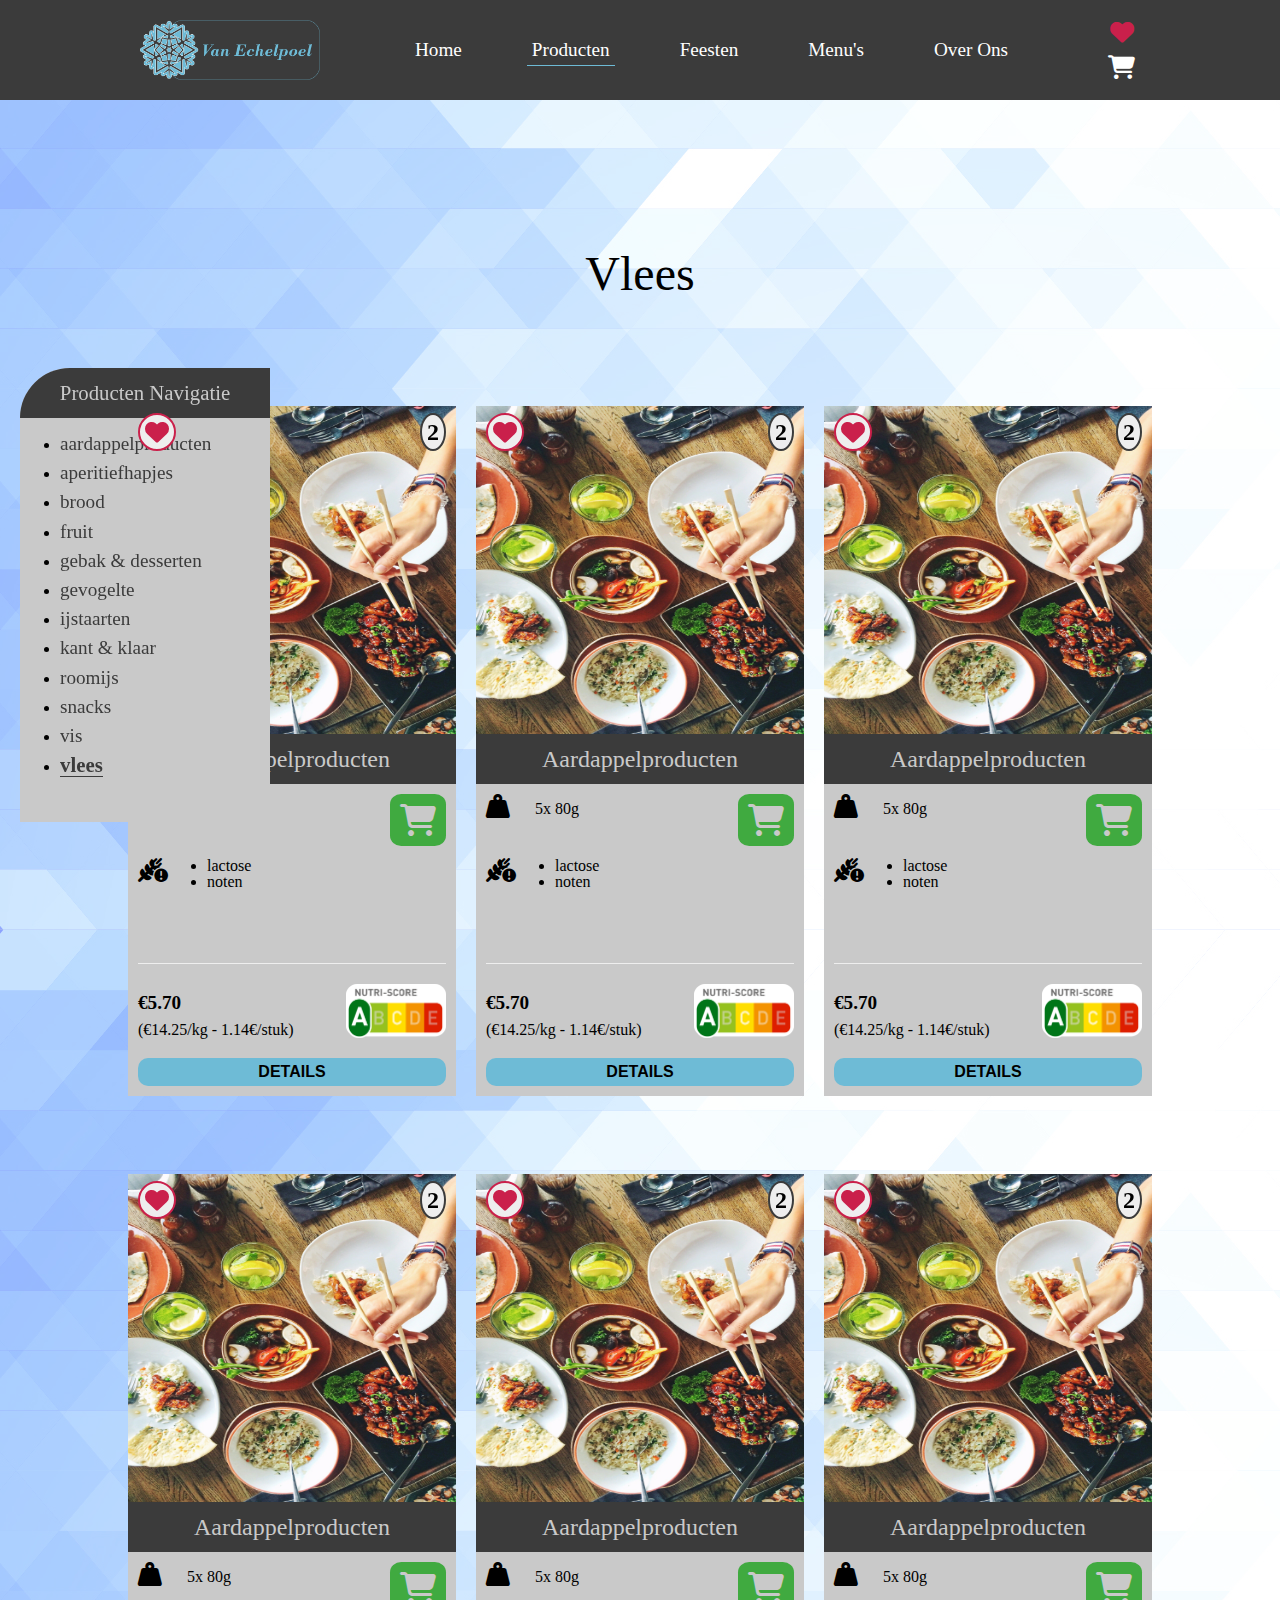
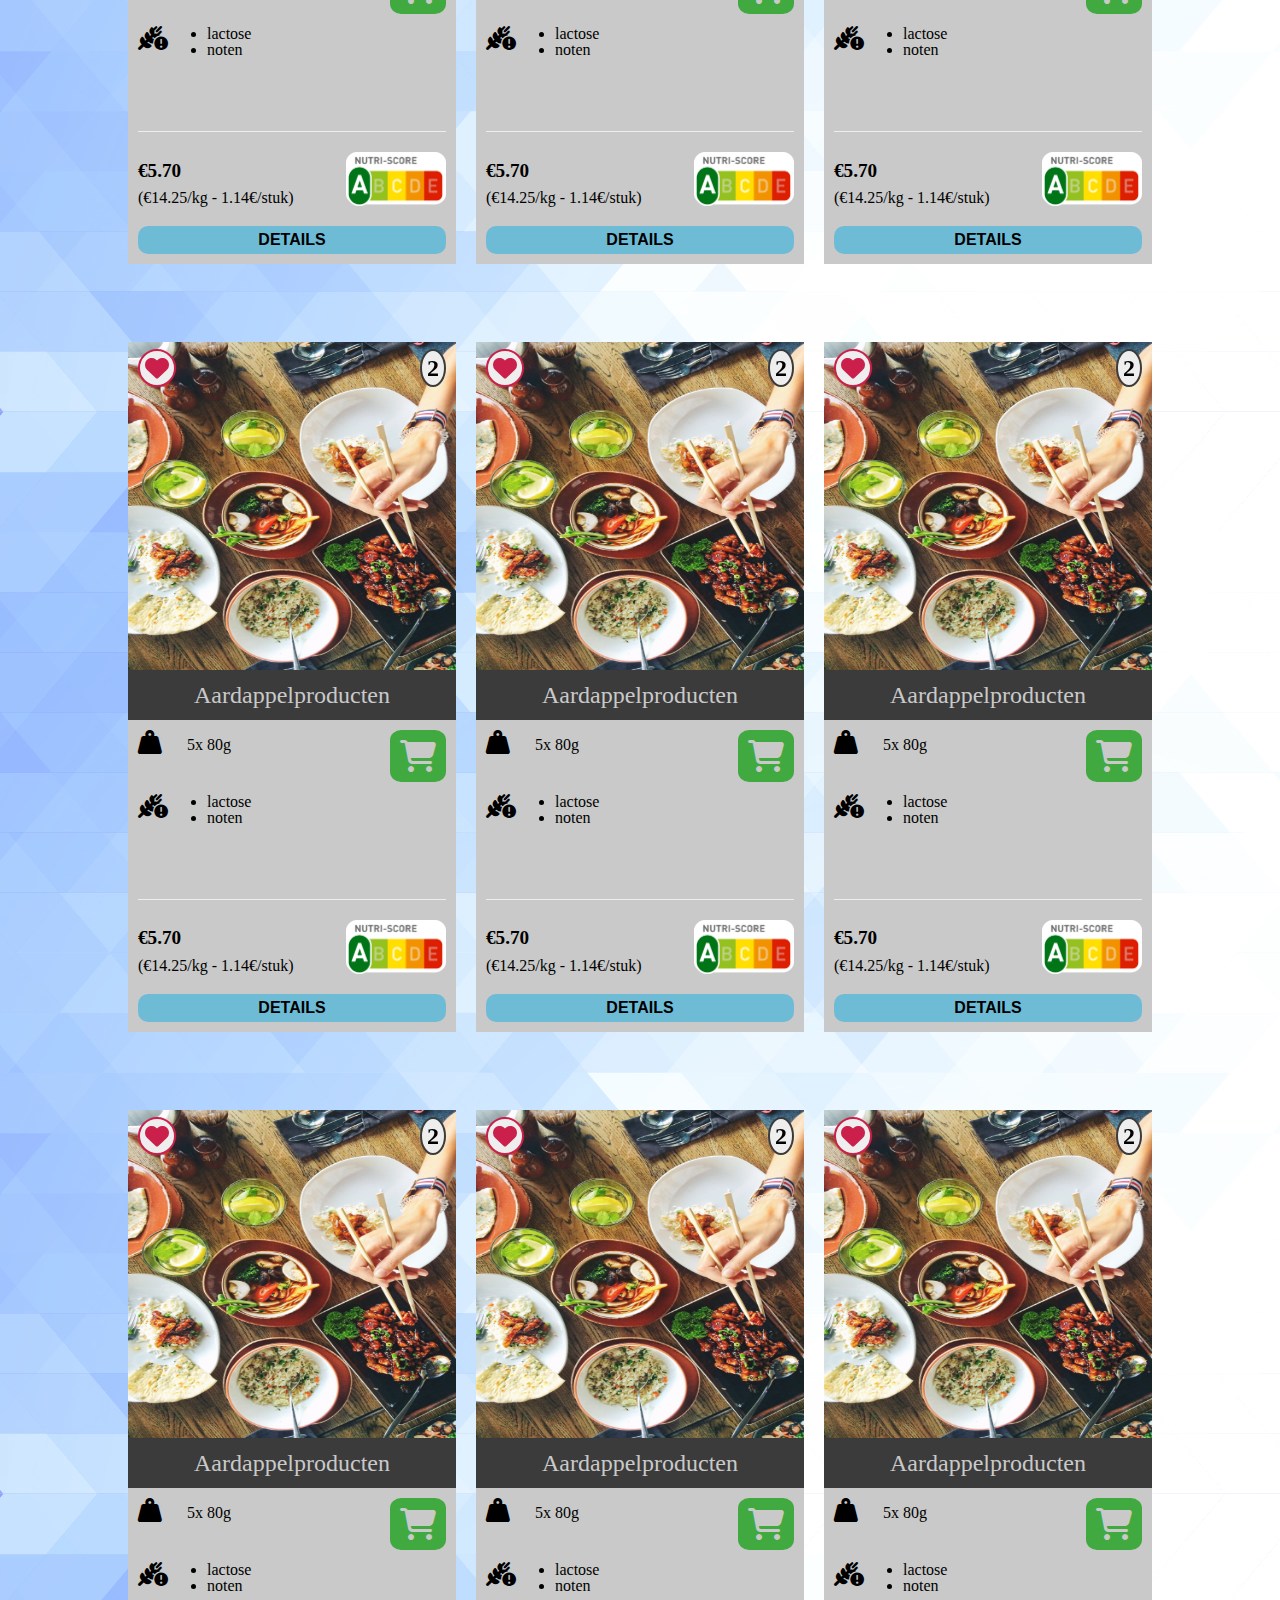
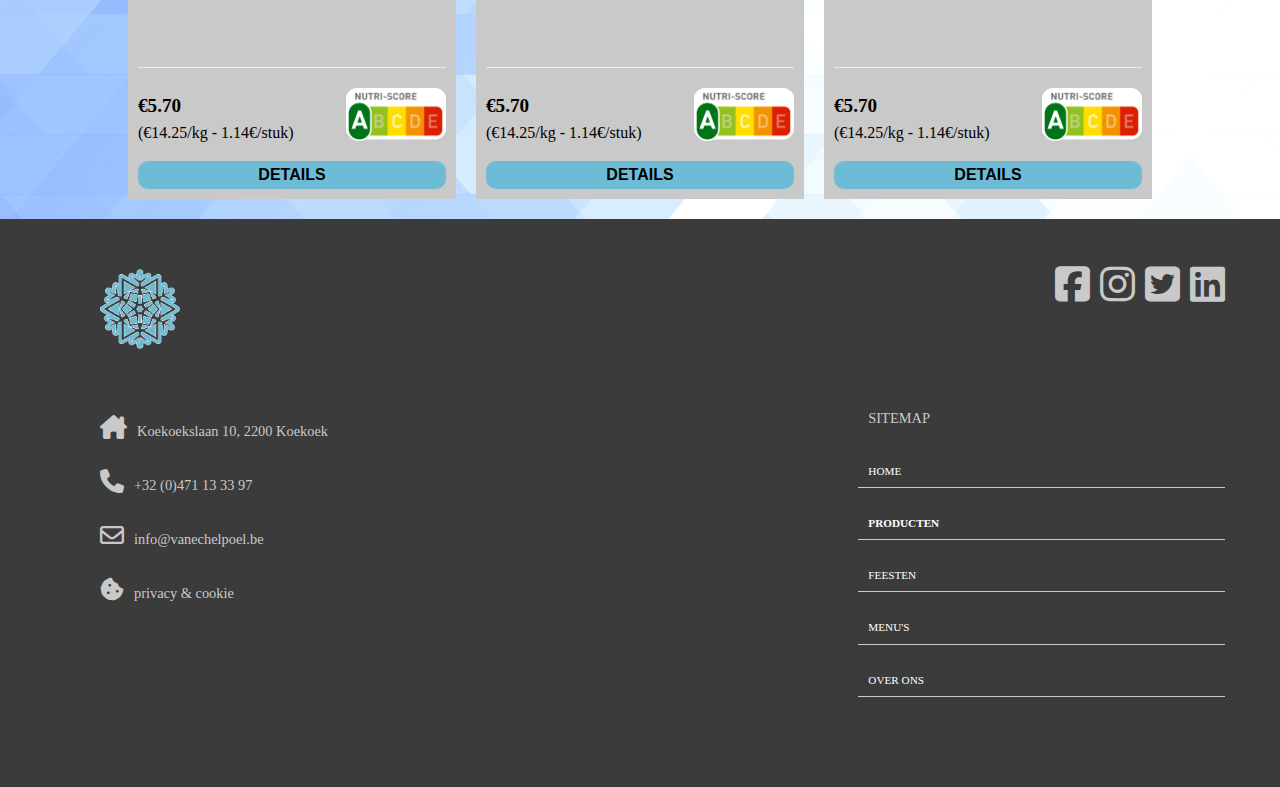
==== producten/product_categorie.html @ 341d2516 "product navigatie nog aanpassen" ====
<!DOCTYPE html>
<html lang="nl-NL">

<head>
    <meta charset="UTF-8">
    <meta http-equiv="X-UA-Compatible" content="IE=edge">
    <meta name="viewport" content="width=device-width, initial-scale=1.0">

    <link rel="stylesheet" href="../css/opmaak.css">
    <title>Van Echelpoel | Product Categorie</title>
</head>

<body class="homepage">

    <div class="navcontainer">
        <nav class="mainnav">
            <a class="nav-branding" href="#" title="Van Echelpoel logo"><img src="../images/logo/logo2.png"
                    alt="Van Echelpoel logo"></a>

            <ul class="nav-menu">
                <li class="nav-item-companyname">
                    <h1>van echelpoel</h1>
                    <h2>diepvriesproducten & catering</h2>
                </li>
                <li class="nav-item"><a class="nav-link" href="../index.html" title="Home">Home</a></li>
                <li class="nav-item"><a class="nav-link active-link" href="#" title="Diensten">Producten</a></li>
                <li class="nav-item"><a class="nav-link" href="#" title="Het team">Feesten</a></li>
                <li class="nav-item"><a class="nav-link" href="#" title="Contact">Menu's</a></li>
                <li class="nav-item"><a class="nav-link" href="#" title="Contact">Over Ons</a></li>
            </ul>

            <div class="nav-icons">
                <a href="#" title=""><i class="fa-solid fa-heart"></i></a>
                <span class="sr-only">Favoriete producten</span>
                <a href="#" title=""><i class="fa-solid fa-cart-shopping"></i></a>
                <span class="sr-only">Winkelwagen</span>
                <button class="hamburger">
                    <span class="bar"></span>
                    <span class="bar"></span>
                    <span class="bar"></span>
                </button>
            </div>
        </nav>
    </div>

    <main class="productmain-categorie">

        <h1>Vlees</h1>

        <section class="background">

            <div class="nav-card">
                <h2>producten navigatie</h2>
                <ul>
                    <li><a href="" title="">aardappelproducten</a></li>
                    <li><a href="" title="">aperitiefhapjes</a></li>
                    <li><a href="" title="">brood</a></li>
                    <li><a href="" title="">fruit</a></li>
                    <li><a href="" title="">gebak & desserten</a></li>
                    <li><a href="" title="">gevogelte</a></li>
                    <li><a href="" title="">ijstaarten</a></li>
                    <li><a href="" title="">kant & klaar</a></li>
                    <li><a href="" title="">roomijs</a></li>
                    <li><a href="" title="">snacks</a></li>
                    <li><a href="" title="">vis</a></li>
                    <li><a class="active" href="" title="">vlees</a></li>
                </ul>
            </div>

            <div class="container">

                <div class="big-screen">
                    <div class="product-categoriecard-container">

                        <div class="categoriecard">
                            <div class="categoriecard-imagecontainer">
                                <span class="heart-number">
                                    <span><a href="" class="fa-solid fa-heart"></a></span>
                                    <span class="sr-only">Favoriete producten</span>
                                    <span class="number">2</span>
                                </span>
                                <img src="../images/product-card.jpg" alt="">
                            </div>
                            <div class="categoriecard-header">
                                <h2>aardappelproducten</h2>
                            </div>
                            <div class="categoriecard-body">
                                <div class="categoriecard-body-top">
                                    <div class="categoriecard-body-top-left">
                                        <span>
                                            <span class="fa-solid fa-weight-hanging"></span>
                                            <span class="sr-only">gewicht</span>
                                            <p>5x 80g</p>
                                        </span>
                                        <span>
                                            <span class="fa-solid fa-wheat-awn-circle-exclamation"></span>
                                            <span class="sr-only">allergieën</span>
                                            <ul>
                                                <li>lactose</li>
                                                <li>noten</li>
                                            </ul>
                                        </span>
                                    </div>
                                    <span>
                                        <span class="fa-solid fa-cart-shopping"></span>
                                        <span class="sr-only">Winkelwagen</span>
                                    </span>
                                </div>
                                <div class="categoriecard-body-bottom">
                                    <span>
                                        <p>€5.70</p>
                                        <p>(€14.25/kg - 1.14€/stuk)</p>
                                    </span>
                                    <span>
                                        <img src="../images/nutri score/NUTRI-SCORE-A.png" alt="">
                                    </span>
                                </div>
                            </div>
                            <div class="categoriecard-footer">
                                <a href="#" title=""><button>details</button></a>
                            </div>
                        </div>

                        <div class="categoriecard">
                            <div class="categoriecard-imagecontainer">
                                <span class="heart-number">
                                    <span><a href="" class="fa-solid fa-heart"></a></span>
                                    <span class="sr-only">Favoriete producten</span>
                                    <span class="number">2</span>
                                </span>
                                <img src="../images/product-card.jpg" alt="">
                            </div>
                            <div class="categoriecard-header">
                                <h2>aardappelproducten</h2>
                            </div>
                            <div class="categoriecard-body">
                                <div class="categoriecard-body-top">
                                    <div class="categoriecard-body-top-left">
                                        <span>
                                            <span class="fa-solid fa-weight-hanging"></span>
                                            <span class="sr-only">gewicht</span>
                                            <p>5x 80g</p>
                                        </span>
                                        <span>
                                            <span class="fa-solid fa-wheat-awn-circle-exclamation"></span>
                                            <span class="sr-only">allergieën</span>
                                            <ul>
                                                <li>lactose</li>
                                                <li>noten</li>
                                            </ul>
                                        </span>
                                    </div>
                                    <span>
                                        <span class="fa-solid fa-cart-shopping"></span>
                                        <span class="sr-only">Winkelwagen</span>
                                    </span>
                                </div>
                                <div class="categoriecard-body-bottom">
                                    <span>
                                        <p>€5.70</p>
                                        <p>(€14.25/kg - 1.14€/stuk)</p>
                                    </span>
                                    <span>
                                        <img src="../images/nutri score/NUTRI-SCORE-A.png" alt="">
                                    </span>
                                </div>
                            </div>
                            <div class="categoriecard-footer">
                                <a href="#" title=""><button>details</button></a>
                            </div>
                        </div>

                        <div class="categoriecard">
                            <div class="categoriecard-imagecontainer">
                                <span class="heart-number">
                                    <span><a href="" class="fa-solid fa-heart"></a></span>
                                    <span class="sr-only">Favoriete producten</span>
                                    <span class="number">2</span>
                                </span>
                                <img src="../images/product-card.jpg" alt="">
                            </div>
                            <div class="categoriecard-header">
                                <h2>aardappelproducten</h2>
                            </div>
                            <div class="categoriecard-body">
                                <div class="categoriecard-body-top">
                                    <div class="categoriecard-body-top-left">
                                        <span>
                                            <span class="fa-solid fa-weight-hanging"></span>
                                            <span class="sr-only">gewicht</span>
                                            <p>5x 80g</p>
                                        </span>
                                        <span>
                                            <span class="fa-solid fa-wheat-awn-circle-exclamation"></span>
                                            <span class="sr-only">allergieën</span>
                                            <ul>
                                                <li>lactose</li>
                                                <li>noten</li>
                                            </ul>
                                        </span>
                                    </div>
                                    <span>
                                        <span class="fa-solid fa-cart-shopping"></span>
                                        <span class="sr-only">Winkelwagen</span>
                                    </span>
                                </div>
                                <div class="categoriecard-body-bottom">
                                    <span>
                                        <p>€5.70</p>
                                        <p>(€14.25/kg - 1.14€/stuk)</p>
                                    </span>
                                    <span>
                                        <img src="../images/nutri score/NUTRI-SCORE-A.png" alt="">
                                    </span>
                                </div>
                            </div>
                            <div class="categoriecard-footer">
                                <a href="#" title=""><button>details</button></a>
                            </div>
                        </div>

                    </div>
                </div>

                <div class="big-screen">
                    <div class="product-categoriecard-container">

                        <div class="categoriecard">
                            <div class="categoriecard-imagecontainer">
                                <span class="heart-number">
                                    <span><a href="" class="fa-solid fa-heart"></a></span>
                                    <span class="sr-only">Favoriete producten</span>
                                    <span class="number">2</span>
                                </span>
                                <img src="../images/product-card.jpg" alt="">
                            </div>
                            <div class="categoriecard-header">
                                <h2>aardappelproducten</h2>
                            </div>
                            <div class="categoriecard-body">
                                <div class="categoriecard-body-top">
                                    <div class="categoriecard-body-top-left">
                                        <span>
                                            <span class="fa-solid fa-weight-hanging"></span>
                                            <span class="sr-only">gewicht</span>
                                            <p>5x 80g</p>
                                        </span>
                                        <span>
                                            <span class="fa-solid fa-wheat-awn-circle-exclamation"></span>
                                            <span class="sr-only">allergieën</span>
                                            <ul>
                                                <li>lactose</li>
                                                <li>noten</li>
                                            </ul>
                                        </span>
                                    </div>
                                    <span>
                                        <span class="fa-solid fa-cart-shopping"></span>
                                        <span class="sr-only">Winkelwagen</span>
                                    </span>
                                </div>
                                <div class="categoriecard-body-bottom">
                                    <span>
                                        <p>€5.70</p>
                                        <p>(€14.25/kg - 1.14€/stuk)</p>
                                    </span>
                                    <span>
                                        <img src="../images/nutri score/NUTRI-SCORE-A.png" alt="">
                                    </span>
                                </div>
                            </div>
                            <div class="categoriecard-footer">
                                <a href="#" title=""><button>details</button></a>
                            </div>
                        </div>

                        <div class="categoriecard">
                            <div class="categoriecard-imagecontainer">
                                <span class="heart-number">
                                    <span><a href="" class="fa-solid fa-heart"></a></span>
                                    <span class="sr-only">Favoriete producten</span>
                                    <span class="number">2</span>
                                </span>
                                <img src="../images/product-card.jpg" alt="">
                            </div>
                            <div class="categoriecard-header">
                                <h2>aardappelproducten</h2>
                            </div>
                            <div class="categoriecard-body">
                                <div class="categoriecard-body-top">
                                    <div class="categoriecard-body-top-left">
                                        <span>
                                            <span class="fa-solid fa-weight-hanging"></span>
                                            <span class="sr-only">gewicht</span>
                                            <p>5x 80g</p>
                                        </span>
                                        <span>
                                            <span class="fa-solid fa-wheat-awn-circle-exclamation"></span>
                                            <span class="sr-only">allergieën</span>
                                            <ul>
                                                <li>lactose</li>
                                                <li>noten</li>
                                            </ul>
                                        </span>
                                    </div>
                                    <span>
                                        <span class="fa-solid fa-cart-shopping"></span>
                                        <span class="sr-only">Winkelwagen</span>
                                    </span>
                                </div>
                                <div class="categoriecard-body-bottom">
                                    <span>
                                        <p>€5.70</p>
                                        <p>(€14.25/kg - 1.14€/stuk)</p>
                                    </span>
                                    <span>
                                        <img src="../images/nutri score/NUTRI-SCORE-A.png" alt="">
                                    </span>
                                </div>
                            </div>
                            <div class="categoriecard-footer">
                                <a href="#" title=""><button>details</button></a>
                            </div>
                        </div>

                        <div class="categoriecard">
                            <div class="categoriecard-imagecontainer">
                                <span class="heart-number">
                                    <span><a href="" class="fa-solid fa-heart"></a></span>
                                    <span class="sr-only">Favoriete producten</span>
                                    <span class="number">2</span>
                                </span>
                                <img src="../images/product-card.jpg" alt="">
                            </div>
                            <div class="categoriecard-header">
                                <h2>aardappelproducten</h2>
                            </div>
                            <div class="categoriecard-body">
                                <div class="categoriecard-body-top">
                                    <div class="categoriecard-body-top-left">
                                        <span>
                                            <span class="fa-solid fa-weight-hanging"></span>
                                            <span class="sr-only">gewicht</span>
                                            <p>5x 80g</p>
                                        </span>
                                        <span>
                                            <span class="fa-solid fa-wheat-awn-circle-exclamation"></span>
                                            <span class="sr-only">allergieën</span>
                                            <ul>
                                                <li>lactose</li>
                                                <li>noten</li>
                                            </ul>
                                        </span>
                                    </div>
                                    <span>
                                        <span class="fa-solid fa-cart-shopping"></span>
                                        <span class="sr-only">Winkelwagen</span>
                                    </span>
                                </div>
                                <div class="categoriecard-body-bottom">
                                    <span>
                                        <p>€5.70</p>
                                        <p>(€14.25/kg - 1.14€/stuk)</p>
                                    </span>
                                    <span>
                                        <img src="../images/nutri score/NUTRI-SCORE-A.png" alt="">
                                    </span>
                                </div>
                            </div>
                            <div class="categoriecard-footer">
                                <a href="#" title=""><button>details</button></a>
                            </div>
                        </div>

                    </div>
                </div>

                <div class="big-screen">
                    <div class="product-categoriecard-container">

                        <div class="categoriecard">
                            <div class="categoriecard-imagecontainer">
                                <span class="heart-number">
                                    <span><a href="" class="fa-solid fa-heart"></a></span>
                                    <span class="sr-only">Favoriete producten</span>
                                    <span class="number">2</span>
                                </span>
                                <img src="../images/product-card.jpg" alt="">
                            </div>
                            <div class="categoriecard-header">
                                <h2>aardappelproducten</h2>
                            </div>
                            <div class="categoriecard-body">
                                <div class="categoriecard-body-top">
                                    <div class="categoriecard-body-top-left">
                                        <span>
                                            <span class="fa-solid fa-weight-hanging"></span>
                                            <span class="sr-only">gewicht</span>
                                            <p>5x 80g</p>
                                        </span>
                                        <span>
                                            <span class="fa-solid fa-wheat-awn-circle-exclamation"></span>
                                            <span class="sr-only">allergieën</span>
                                            <ul>
                                                <li>lactose</li>
                                                <li>noten</li>
                                            </ul>
                                        </span>
                                    </div>
                                    <span>
                                        <span class="fa-solid fa-cart-shopping"></span>
                                        <span class="sr-only">Winkelwagen</span>
                                    </span>
                                </div>
                                <div class="categoriecard-body-bottom">
                                    <span>
                                        <p>€5.70</p>
                                        <p>(€14.25/kg - 1.14€/stuk)</p>
                                    </span>
                                    <span>
                                        <img src="../images/nutri score/NUTRI-SCORE-A.png" alt="">
                                    </span>
                                </div>
                            </div>
                            <div class="categoriecard-footer">
                                <a href="#" title=""><button>details</button></a>
                            </div>
                        </div>

                        <div class="categoriecard">
                            <div class="categoriecard-imagecontainer">
                                <span class="heart-number">
                                    <span><a href="" class="fa-solid fa-heart"></a></span>
                                    <span class="sr-only">Favoriete producten</span>
                                    <span class="number">2</span>
                                </span>
                                <img src="../images/product-card.jpg" alt="">
                            </div>
                            <div class="categoriecard-header">
                                <h2>aardappelproducten</h2>
                            </div>
                            <div class="categoriecard-body">
                                <div class="categoriecard-body-top">
                                    <div class="categoriecard-body-top-left">
                                        <span>
                                            <span class="fa-solid fa-weight-hanging"></span>
                                            <span class="sr-only">gewicht</span>
                                            <p>5x 80g</p>
                                        </span>
                                        <span>
                                            <span class="fa-solid fa-wheat-awn-circle-exclamation"></span>
                                            <span class="sr-only">allergieën</span>
                                            <ul>
                                                <li>lactose</li>
                                                <li>noten</li>
                                            </ul>
                                        </span>
                                    </div>
                                    <span>
                                        <span class="fa-solid fa-cart-shopping"></span>
                                        <span class="sr-only">Winkelwagen</span>
                                    </span>
                                </div>
                                <div class="categoriecard-body-bottom">
                                    <span>
                                        <p>€5.70</p>
                                        <p>(€14.25/kg - 1.14€/stuk)</p>
                                    </span>
                                    <span>
                                        <img src="../images/nutri score/NUTRI-SCORE-A.png" alt="">
                                    </span>
                                </div>
                            </div>
                            <div class="categoriecard-footer">
                                <a href="#" title=""><button>details</button></a>
                            </div>
                        </div>

                        <div class="categoriecard">
                            <div class="categoriecard-imagecontainer">
                                <span class="heart-number">
                                    <span><a href="" class="fa-solid fa-heart"></a></span>
                                    <span class="sr-only">Favoriete producten</span>
                                    <span class="number">2</span>
                                </span>
                                <img src="../images/product-card.jpg" alt="">
                            </div>
                            <div class="categoriecard-header">
                                <h2>aardappelproducten</h2>
                            </div>
                            <div class="categoriecard-body">
                                <div class="categoriecard-body-top">
                                    <div class="categoriecard-body-top-left">
                                        <span>
                                            <span class="fa-solid fa-weight-hanging"></span>
                                            <span class="sr-only">gewicht</span>
                                            <p>5x 80g</p>
                                        </span>
                                        <span>
                                            <span class="fa-solid fa-wheat-awn-circle-exclamation"></span>
                                            <span class="sr-only">allergieën</span>
                                            <ul>
                                                <li>lactose</li>
                                                <li>noten</li>
                                            </ul>
                                        </span>
                                    </div>
                                    <span>
                                        <span class="fa-solid fa-cart-shopping"></span>
                                        <span class="sr-only">Winkelwagen</span>
                                    </span>
                                </div>
                                <div class="categoriecard-body-bottom">
                                    <span>
                                        <p>€5.70</p>
                                        <p>(€14.25/kg - 1.14€/stuk)</p>
                                    </span>
                                    <span>
                                        <img src="../images/nutri score/NUTRI-SCORE-A.png" alt="">
                                    </span>
                                </div>
                            </div>
                            <div class="categoriecard-footer">
                                <a href="#" title=""><button>details</button></a>
                            </div>
                        </div>

                    </div>
                </div>

                <div class="big-screen">
                    <div class="product-categoriecard-container">

                        <div class="categoriecard">
                            <div class="categoriecard-imagecontainer">
                                <span class="heart-number">
                                    <span><a href="" class="fa-solid fa-heart"></a></span>
                                    <span class="sr-only">Favoriete producten</span>
                                    <span class="number">2</span>
                                </span>
                                <img src="../images/product-card.jpg" alt="">
                            </div>
                            <div class="categoriecard-header">
                                <h2>aardappelproducten</h2>
                            </div>
                            <div class="categoriecard-body">
                                <div class="categoriecard-body-top">
                                    <div class="categoriecard-body-top-left">
                                        <span>
                                            <span class="fa-solid fa-weight-hanging"></span>
                                            <span class="sr-only">gewicht</span>
                                            <p>5x 80g</p>
                                        </span>
                                        <span>
                                            <span class="fa-solid fa-wheat-awn-circle-exclamation"></span>
                                            <span class="sr-only">allergieën</span>
                                            <ul>
                                                <li>lactose</li>
                                                <li>noten</li>
                                            </ul>
                                        </span>
                                    </div>
                                    <span>
                                        <span class="fa-solid fa-cart-shopping"></span>
                                        <span class="sr-only">Winkelwagen</span>
                                    </span>
                                </div>
                                <div class="categoriecard-body-bottom">
                                    <span>
                                        <p>€5.70</p>
                                        <p>(€14.25/kg - 1.14€/stuk)</p>
                                    </span>
                                    <span>
                                        <img src="../images/nutri score/NUTRI-SCORE-A.png" alt="">
                                    </span>
                                </div>
                            </div>
                            <div class="categoriecard-footer">
                                <a href="#" title=""><button>details</button></a>
                            </div>
                        </div>

                        <div class="categoriecard">
                            <div class="categoriecard-imagecontainer">
                                <span class="heart-number">
                                    <span><a href="" class="fa-solid fa-heart"></a></span>
                                    <span class="sr-only">Favoriete producten</span>
                                    <span class="number">2</span>
                                </span>
                                <img src="../images/product-card.jpg" alt="">
                            </div>
                            <div class="categoriecard-header">
                                <h2>aardappelproducten</h2>
                            </div>
                            <div class="categoriecard-body">
                                <div class="categoriecard-body-top">
                                    <div class="categoriecard-body-top-left">
                                        <span>
                                            <span class="fa-solid fa-weight-hanging"></span>
                                            <span class="sr-only">gewicht</span>
                                            <p>5x 80g</p>
                                        </span>
                                        <span>
                                            <span class="fa-solid fa-wheat-awn-circle-exclamation"></span>
                                            <span class="sr-only">allergieën</span>
                                            <ul>
                                                <li>lactose</li>
                                                <li>noten</li>
                                            </ul>
                                        </span>
                                    </div>
                                    <span>
                                        <span class="fa-solid fa-cart-shopping"></span>
                                        <span class="sr-only">Winkelwagen</span>
                                    </span>
                                </div>
                                <div class="categoriecard-body-bottom">
                                    <span>
                                        <p>€5.70</p>
                                        <p>(€14.25/kg - 1.14€/stuk)</p>
                                    </span>
                                    <span>
                                        <img src="../images/nutri score/NUTRI-SCORE-A.png" alt="">
                                    </span>
                                </div>
                            </div>
                            <div class="categoriecard-footer">
                                <a href="#" title=""><button>details</button></a>
                            </div>
                        </div>

                        <div class="categoriecard">
                            <div class="categoriecard-imagecontainer">
                                <span class="heart-number">
                                    <span><a href="" class="fa-solid fa-heart"></a></span>
                                    <span class="sr-only">Favoriete producten</span>
                                    <span class="number">2</span>
                                </span>
                                <img src="../images/product-card.jpg" alt="">
                            </div>
                            <div class="categoriecard-header">
                                <h2>aardappelproducten</h2>
                            </div>
                            <div class="categoriecard-body">
                                <div class="categoriecard-body-top">
                                    <div class="categoriecard-body-top-left">
                                        <span>
                                            <span class="fa-solid fa-weight-hanging"></span>
                                            <span class="sr-only">gewicht</span>
                                            <p>5x 80g</p>
                                        </span>
                                        <span>
                                            <span class="fa-solid fa-wheat-awn-circle-exclamation"></span>
                                            <span class="sr-only">allergieën</span>
                                            <ul>
                                                <li>lactose</li>
                                                <li>noten</li>
                                            </ul>
                                        </span>
                                    </div>
                                    <span>
                                        <span class="fa-solid fa-cart-shopping"></span>
                                        <span class="sr-only">Winkelwagen</span>
                                    </span>
                                </div>
                                <div class="categoriecard-body-bottom">
                                    <span>
                                        <p>€5.70</p>
                                        <p>(€14.25/kg - 1.14€/stuk)</p>
                                    </span>
                                    <span>
                                        <img src="../images/nutri score/NUTRI-SCORE-A.png" alt="">
                                    </span>
                                </div>
                            </div>
                            <div class="categoriecard-footer">
                                <a href="#" title=""><button>details</button></a>
                            </div>
                        </div>

                    </div>
                </div>

            </div>
        </section>

    </main>

    <footer>
        <div class="container">
            <div class="left-footer">
                <div class="footer-img">
                    <img src="../images/logo/logo.png" alt="">
                </div>
                <ul>
                    <li><a href="#" title=""><span class="fa-solid fa-house-chimney"></span>Koekoekslaan 10, 2200
                            Koekoek</a>
                    </li>
                    <li><a href="#" title=""><span class="fa-solid fa-phone"></span>+32 (0)471 13 33 97</a></li>
                    <li><a href="#" title=""><span class="fa-regular fa-envelope"></span>info@vanechelpoel.be</a></li>
                    <li><a href="#" title=""><span class="fa-solid fa-cookie-bite"></span>privacy & cookie</a></li>
                </ul>
            </div>
            <div class="right-footer">
                <ul>
                    <li><i class="fa-brands fa-square-facebook"></i></li>
                    <li><i class="fa-brands fa-instagram"></i></li>
                    <li><i class="fa-brands fa-square-twitter"></i></li>
                    <li><i class="fa-brands fa-linkedin"></i></li>
                </ul>

                <ul>
                    <li>sitemap</li>
                    <li><a href="../index.html" title="">home</a></li>
                    <li class="active-footer"><a href="#" title="">producten</a></li>
                    <li><a href="#" title="">feesten</a></li>
                    <li><a href="#" title="">menu's</a></li>
                    <li><a href="#" title="">over ons</a></li>
                </ul>
            </div>
        </div>
    </footer>

    <!-- javascript -->
    <script src="../opmaak.js"></script>

</body>

</html>
---- css/opmaak.css ----
@import "reset.css";
@import "https://cdnjs.cloudflare.com/ajax/libs/font-awesome/6.2.1/css/all.min.css";

/* nav --------------------- */

.navcontainer {
    background: #3B3B3B;
}

.mainnav {
    background: #3B3B3B;
    min-height: 100px;
    display: flex;
    justify-content: space-evenly;
    align-items: center;
    padding: 0 10px;
    max-width: 1200px;
    margin: 0 auto;
}

a {
    text-decoration: none;
    color: white;
}

.nav-menu {
    display: flex;
    justify-content: space-evenly;
    align-items: center;
    gap: 60px;
}

.nav-branding img {
    max-width: 180px;
    padding: 5px 0;
}

.nav-link {
    transition: 0.7s ease;
    font-size: 1.2rem;
    padding: 5px;
}

.nav-link:hover {
    color: #6EBBD6;
}

.hamburger {
    display: none;
    cursor: pointer;
    border: 1px #6EBBD6 solid;
}

.bar {
    display: block;
    width: 25px;
    height: 3px;
    margin: 5px auto;
    -webkit-transition: all 0.3s ease-in-out;
    transition: all 0.3s ease-in-out;
    background-color: #6EBBD6;
}

.nav-icons {
    display: flex;
    flex-direction: column;
    font-size: 1.5rem;
    align-items: center;
}

.nav-icons a {
    padding: 5px;
}

.fa-heart {
    color: rgb(202, 32, 75);
    transition: all 0.6s;
}

@keyframes beat {

    0%,
    50%,
    100% {
        transform: scale(1, 1);
    }

    30%,
    80% {
        transform: scale(1.5, 1.5);
    }
}

.fa-heart:hover {
    animation: 3s ease 0s infinite beat;
}

.fa-cart-shopping {
    transition: all 0.6s;
}

.fa-cart-shopping:hover {
    color: #6EBBD6;
}

.nav-item-companyname {
    display: none;
    text-align: center;
    text-transform: capitalize;
    margin: 50px 0;
    color: #6EBBD6;
}

.nav-item-companyname h1 {
    font-size: 3rem;
}

.nav-item-companyname h2 {
    margin-top: 10px;
    font-size: 1.2rem;
}

.active-link {
    border-bottom: 1px solid #6EBBD6;
}

@media screen and (max-width: 1000px) {
    .hamburger {
        display: block;
    }

    .hamburger.active .bar:nth-child(1) {
        transform: translateY(8px) rotate(45deg);
    }

    .hamburger.active .bar:nth-child(2) {
        opacity: 0;
    }

    .hamburger.active .bar:nth-child(3) {
        transform: translateY(-8px) rotate(-45deg);
    }

    .nav-menu {
        position: fixed;
        left: -100%;
        top: 99px;
        gap: 0;
        flex-direction: column;
        background-color: #3B3B3B;
        width: 100%;
        transition: 0.3s;
        height: 100%;
        opacity: .99;
        justify-content: flex-start;
        z-index: 10;
    }

    .nav-item {
        margin: 16px 0;
    }

    .nav-menu.active {
        left: 0;
    }

    .nav-item-companyname {
        display: block;
    }

    .nav-icons {
        flex-direction: row;
        font-size: 2rem;
    }

    .nav-icons a {
        padding: 0;
        margin: 10px;
    }

    .nav-icons button {
        margin: 10px;
    }

    .nav-branding img {
        max-height: 80px;
    }

    .mainnav {
        position: fixed;
        top: 0;
        width: 100%;
        z-index: 10;
    }
}

/* einde nav ----------------------- */

/* background ---------------------- */

.background {
    display: block;
    position: relative;
    width: 100%;
    min-height: 100%;
}

.background::after {
    content: "";
    background: #3B3B3B url(../images/background/background-longscreen.jpg);
    background-position: contain;
    background-repeat: repeat;
    opacity: 0.5;
    top: -500px;
    left: 0;
    bottom: 0;
    right: 0;
    position: absolute;
    z-index: -1;
}

@media screen and (min-width: 400px) {
    .background::after {
        background: #3B3B3B url(../images/background/background.jpg);
        background-position: contain;
    }
}

@media screen and (min-width: 1925px) {
    .background::after {
        background: #3B3B3B url(../images/background/background-widescreen.jpg);
        background-position: contain;
    }
}


/* einde background ---------------------- */


/* hero image ---------------------------- */

.hero-image {
    background: #3B3B3B url(../images/hero/hero_home.jpg) no-repeat center/cover;
}

.hero-text {
    display: flex;
    flex-direction: column;
    align-items: center;
    justify-content: center;
    color: white;
    min-height: 100vh;
    font-weight: bold;
    text-align: center;
    text-transform: capitalize;
}

.hero-text-background {
    padding: 20px;
    background: #3B3B3B;
    opacity: 0.8;
}

.hero-text h1 {
    font-size: 3rem;
}

.hero-text h2 {
    font-size: 1.2rem;
}

@media screen and (min-width: 1051px) {
    .hero-text {
        min-height: calc(100vh - 100px);
    }
}

/* einde hero image ---------------------- */


/* main ---------------------- */

.container {
    max-width: 1400px;
    margin: 0 auto;
}

.flex-container {
    display: flex;
    align-items: center;
    justify-content: center;
}

button {
    cursor: pointer;
}

/* einde main ---------------------- */


/* product card -------------------------- */

.background h1 {
    background: none;
    min-width: 100%;
    text-align: center;
    font-size: 2.2rem;
    margin-top: 100px;
    text-transform: capitalize;
}

.product-card {
    margin: 20px 20px 150px 20px;
    max-width: 400px;
}

.product-card img {
    max-height: 400px;
    width: 100%;
    background: #3B3B3B no-repeat center/cover;
}

.product-card-background {
    background: #EEEEEE;
}

.product-card p {
    padding: 20px;
}

.product-card a {
    display: flex;
    justify-content: center;
    width: 100%;
}

.product-card button {
    transition: all 0.6s;
}

.product-card button:hover {
    background: #2C4B57;
    color: #EEEEEE;
}

.product-card-top button {
    font-size: 1.2rem;
    width: 100%;
    margin: 0 20px 20px 20px;
    padding: 5px;
    border-radius: 10px;
    background: #6EBBD6;
    border: none;
    text-transform: uppercase;
    font-weight: bold;
}

.product-card-top .black-bar {
    display: none;
}

.product-card-bottom {
    display: none;
}

@media screen and (min-width: 1400px) {
    .flex-container {
        display: flex;
    }

    .product-card {
        width: 1364px;
        height: 643px;
        max-width: none;
        display: flex;
    }

    .product-card img {
        max-height: 100%;
    }

    .product-card-top {
        height: 45%;
        display: flex;
        flex-direction: column;
        justify-content: space-between;
    }

    .product-card-bottom {
        height: 55%;
        display: flex;
        flex-direction: row;
    }

    .product-card-top button {
        padding: 10px;
    }

    .product-card-top .black-bar {
        display: flex;
    }
}

/* einde product card -------------------- */

/* week producten ------------------------ */

.black-bar {
    display: flex;
    justify-content: center;
    align-items: center;
    height: 80px;
    background-color: #3B3B3B;
    color: #EEEEEE;
    margin-bottom: 30px;
}

.black-bar h2 {
    text-align: center;
    text-transform: capitalize;
    font-size: 2rem;
}

.weekproduct-card {
    margin: 10px;
    max-width: 400px;
    text-transform: capitalize;
    font-weight: bold;
}

.weekproduct-card-header {
    display: flex;
    justify-content: center;
    align-items: center;
    height: 50px;
    background-color: #EEEEEE;
    font-size: 1.2rem;
}

.weekproduct-card img {
    max-height: 400px;
    width: 100%;
    background: #3B3B3B no-repeat center/cover;
}

.product-card-footer {
    padding: 0.5em;
    background-color: #EEEEEE;
}

.product-card-footer a button {
    font-size: 0.8rem;
    width: 100%;
    padding: 10px;
    border-radius: 5px;
    background: #6EBBD6;
    border: none;
    text-transform: uppercase;
    font-weight: bold;
    transition: all 0.6s;
}

.product-card-footer a button:hover {
    background: #2C4B57;
    color: #EEEEEE;
}


.last-weekproduct-card {
    margin-bottom: 150px;
}

@media screen and (min-width: 1400px) {
    .weekproduct-card {
        height: 100%;
        margin: 0 10px;
    }

    .weekproduct-card-header {
        display: flex;
        justify-content: center;
        align-items: center;
        height: 50px;
        background-color: #EEEEEE;
        font-size: 1.2rem;
    }

    .weekproduct-card img {
        width: 100%;
        background: #3B3B3B no-repeat center/cover;
    }

    .last-weekproduct-card {
        margin-bottom: 0;
    }

    .black-bar {
        margin: 0;
        height: 70px;
    }

    .product-card-footer {
        padding: 0;
        margin: 0;
        background: none;
        height: auto;
    }

    .product-card-footer a button {
        padding: 7px;
        margin: 5px 0;
    }

    .hide-bigscreen {
        display: none;
    }

}


/* einde week producten ------------------ */


/* week menu's --------------------------- */

.inspiratie-bg {
    background: #3B3B3B;
    color: #EEEEEE;
    text-align: center;
}

.inspiratie-bg h3 {
    padding: 2em 20px 1em 20px;
    font-size: 1.2rem;
}

.inspiratie-bg hr {
    width: 70%;
}

.inspiratie-bg h1 {
    font-weight: bold;
    font-size: 2rem;
    padding: 1em 0 0.5em 0;
}

.weekmenu-card {
    margin: 10px;
    max-width: 160px;
}

.weekmenu-card-header {
    text-transform: capitalize;
    display: flex;
    justify-content: center;
    align-items: center;
    height: 50px;
    color: #EEEEEE;
    font-size: 1.2rem;
    border: #EEEEEE 1px solid;
}

.weekmenu-card img {
    max-height: 400px;
    width: 100%;
    background: #3B3B3B no-repeat center/cover;
}

.weekmenu-card-body {
    display: flex;
    align-items: center;
    justify-content: center;
    background: #EEEEEE;
    color: #3B3B3B;
    height: 65px;
    border-bottom: 1px #3B3B3B solid;
}

.weekmenu-card-footer {
    padding: 0.5em;
    background-color: #EEEEEE;
    display: flex;
    justify-content: center;
    align-items: center;
}

.weekmenu-card-footer a {
    width: 100%;
}

.weekmenu-card-footer a button {
    font-size: 0.8rem;
    width: 100%;
    padding: 10px;
    border-radius: 5px;
    background: #6EBBD6;
    border: none;
    text-transform: capitalize;
    font-weight: bold;
    transition: all 0.6s;
}

.weekmenu-card-footer a button:hover {
    background: #2C4B57;
    color: #EEEEEE;
}

.last-weekmenu-card {
    margin-bottom: 50px;
}

.catering .product-card {
    flex-direction: row-reverse;
}

@media screen and (min-width: 1000px) {
    .big-screen {
        display: flex;
        justify-content: center;
    }

    .inspiratie-bg.big-screen:nth-child(2) .flex-container {
        margin-bottom: 100px;
    }

    .last-weekmenu-card {
        margin-bottom: 10px;
    }

}

@media screen and (min-width: 1400px) {
    .full-screen {
        display: flex;
        justify-content: center;
    }

    .last-weekmenu-card {
        margin-bottom: 100px;
    }

    .weekmenu-card {
        margin-bottom: 100px;
    }

    .big-screen:nth-child(2) .flex-container {
        margin-bottom: 0;
    }

}

/* einde week menu's --------------------- */


/* feestje ------------------------------- */

.black-bar-feestje {
    display: flex;
    justify-content: center;
    align-items: center;
    height: 80px;
    background-color: #3B3B3B;
    color: #EEEEEE;
}

.black-bar-feestje p {
    text-align: center;
    font-size: 2rem;
}

.black-bar-feestje a {
    width: 100%;
    padding: 5px;
    border-radius: 5px;
    border: none;
    margin: 20px;
}

.black-bar-feestje button {
    font-size: 1.2rem;
    width: 100%;
    padding: 10px;
    border-radius: 5px;
    background: #6EBBD6;
    border: none;
    text-transform: capitalize;
    font-weight: bold;
    transition: all 0.6s;
}

.black-bar-feestje button:hover {
    background: #2C4B57;
    color: #EEEEEE;
}

.feestje {
    min-height: 100vh;
    background: #3B3B3B url(../images/feestje.jpg) no-repeat center/cover;
}

@media screen and (min-width: 800px) {
    .feestje {
        min-height: 50vh;
    }

    .black-bar-feestje a {
        width: 50%;
    }
}

@media screen and (min-width: 1200px) {
    .feestje {
        min-height: 80vh;
    }
}

/* einde feestje ------------------------- */


/* nieuwsbrief --------------------------- */

.nieuwsbrief {
    font-size: 1.5rem;
    text-align: center;
    margin: 150px 0 20px 0;
    text-transform: capitalize;
    font-weight: bold;
}

.nieuwsbrief-card {
    margin: 20px 20px 150px 20px;
    background: #EEEEEE;
    max-width: 335px;
}

.nieuwsbrief-card-header img {
    width: 100%;
}

.nieuwsbrief-card-body {
    display: flex;
    flex-direction: column;
    justify-content: center;
    align-items: center;
    margin: 20px 0;
}

.nieuwsbrief-card-body p {
    margin: 20px;
}

.nieuwsbrief-card-body img {
    margin: 0px;
    max-height: 100px;
}

.nieuwsbrief-card-footer {
    margin: 20px;
}

input[type=email] {
    height: 30px;
    border-radius: 10px;
    font-size: 1.2rem;
    width: 100%;
}

.checkbox-row {
    display: flex;
    flex-direction: row;
    align-items: center;
    margin-top: 10px;
}

.agree {
    font-size: .8rem;
}

.checkbox {
    height: 20px;
    width: 20px;
}

.button-row {
    display: flex;
    justify-content: center;
}

.input {
    border: none;
    background: none;
    color: #EEEEEE;
    font-size: 1.3rem;
}

input[type=submit] {
    cursor: pointer;
}

.nieuwsbrief-card-footer button {
    margin: 20px 0;
    background-color: rgba(255, 116, 92, 1);
    color: #EEEEEE;
    height: 50px;
    width: 80%;
    font-size: 1.3rem;
    border: none;
    border-radius: 15px;
    cursor: pointer;
    transition: all 400ms;
}

.nieuwsbrief-card-footer button:hover {
    box-shadow: 0 0 1px 5px rgba(255, 116, 92, 0.4),
        0 0 1px 10px rgba(255, 116, 92, 0.1),
        0 0 1px 15px rgba(255, 116, 92, 0.1);
}


@media screen and (min-width: 1100px) {
    .nieuwsbrief-card {
        display: flex;
        margin: 20px 20px 150px 20px;
        background: #EEEEEE;
        max-width: 100%;
    }

    .nieuwsbrief-card-right {
        min-width: 50%;
        display: flex;
        flex-direction: column;
        justify-content: space-between;
    }

    .nieuwsbrief-card-footer form {
        display: flex;
        justify-content: space-evenly;
    }

    .button-row {
        display: flex;
    }

    .nieuwsbrief-card-footer button {
        margin: 15px 0;
        height: 40px;
        background-color: #FF745C;
        color: #EEEEEE;
        width: 100%;
    }

    .nieuwsbrief-card-body img {
        margin: 0px;
        max-height: 100px;
    }
}

/* einde nieuwsbrief --------------------- */


/* footer -------------------------------- */

footer {
    background: #3B3B3B;
    display: flex;
    flex-direction: column;
    justify-content: center;
    text-align: center;
}

.left-footer img {
    display: block;
    margin: 50px auto 50px auto;
    height: 80px;
}

footer ul {
    list-style: none;
    padding: 0;
}

.left-footer ul li {
    margin: 20px;
}

.left-footer span {
    margin-right: 10px;
    color: #c9c9c9;
    font-size: 1.5rem;
}

.left-footer a {
    color: #c9c9c9;
}

.right-footer ul {
    display: flex;
    justify-content: center;
    font-size: 2.5rem;
    color: #c9c9c9;
    margin-bottom: 120px;
}

.right-footer ul li {
    margin: 5px;
}

.right-footer p {
    font-size: 0.7rem;
    text-transform: uppercase;
    color: #c9c9c9;
}

.right-footer ul:last-child {
    flex-direction: column;
}

.right-footer ul:last-child li {
    color: #c9c9c9;
    margin: 10px 60px;
    padding: 10px;
    border-bottom: #c9c9c9 1px solid;
    text-transform: uppercase;
    font-size: 0.7rem;
}

.active-footer {
    font-weight: bold;
}

.right-footer ul:last-child li:first-of-type {
    border-bottom: none;
    font-size: 0.9rem;
}

@media screen and (min-width: 715px) {
    footer .container {
        display: flex;
        flex-direction: row;
        width: 100%;
        justify-content: space-between;
    }

    .left-footer {
        width: 200%;
        display: flex;
        flex-direction: column;
        align-items: flex-start;
        justify-content: flex-start;
        text-align: start;
        margin-left: 50px;
    }

    .left-footer img {
        display: block;
        margin: 50px 0 20px 50px;
        height: 80px;
    }

    .left-footer ul li {
        margin: 30px 0 0 50px;
        font-size: 0.9rem;
    }

    .right-footer {
        margin-left: 50px;
    }

    .right-footer {
        width: 100%;
        text-align: left;
        margin-right: 50px;
    }

    .right-footer ul {
        display: flex;
        justify-content: flex-end;
        margin-bottom: 80px;
    }

    .right-footer ul:last-child li {
        margin: 10px 5px;
        padding: 10px;
    }
}

/* einde footer -------------------------- */



/********************************************** PRODUCTEN ********************************************************/



/* hero image ---------------------------- */

.hero-image-producten {
    background: #3B3B3B url(../images/hero/producten_bg.jpg) no-repeat;
    background-size: cover;
    background-position-x: 65%;
    color: #EEEEEE;
    min-height: 65vh;
    font-weight: bold;
    text-transform: capitalize;
}

.hero-text-producten h1 {
    position: absolute;
    top: 30vh;
    left: 8vw;
    font-size: 10vw;
    transition: all 0.6s;
}

@media screen and (min-width: 380px) {
    .hero-text-producten h1 {
        top: 30vh;
    }
}

@media screen and (min-width: 500px) {
    .hero-text-producten h1 {
        top: 30vh;
        left: 10vw;
    }
}

@media screen and (min-width: 660px) {
    .hero-text-producten h1 {
        left: 12vw;
    }
}

@media screen and (min-width: 800px) {
    .hero-text-producten h1 {
        left: 14vw;
        font-size: 7vw;
    }
}

@media screen and (min-width: 1000px) {
    .hero-text-producten h1 {
        left: 25vw;
        font-size: 5vw;
    }
}


/* einde hero image ----------------------- */


/* producten ------------------------------ */

.productpage-card-container {
    display: flex;
    justify-content: space-evenly;
    align-items: center;
}

.last-productpagecontainer .productpage-card {
    margin-bottom: 150px;
}

.productmain .big-screen:first-of-type {
    margin-top: 50px;
}

.productpage-card {
    margin: 20px 10px;
    width: 100%;
    max-width: 328px;
    background: #c9c9c9;
}

.productpage-card img {
    max-height: 328px;
    width: 100%;
    background: #3B3B3B no-repeat center/cover;
}

.productpage-card-header {
    background: #3B3B3B;
    height: 50px;
    color: #c9c9c9;
    display: flex;
    align-items: center;
    justify-content: center;
    text-transform: capitalize;
    font-size: 1.1rem;
}

.productpage-card-body {
    color: #3B3B3B;
    margin: 10px;
    height: 140px;
    border-bottom: #EEEEEE 1px solid;
    overflow-y: auto
}

.productpage-card-footer {
    height: 100%;
    display: flex;
    justify-content: center;
    align-items: center;
}

.productpage-card-footer button {
    font-size: 1rem;
    width: 100%;
    margin: 0;
    padding: 5px;
    border-radius: 10px;
    background: #6EBBD6;
    border: none;
    text-transform: uppercase;
    transition: all 0.6s;
    font-weight: bold;
}

.productpage-card a {
    width: 100%;
    padding: 0 10px 10px 10px;
}

.productpage-card-footer button:hover {
    background: #2C4B57;
    color: #EEEEEE;
}

@media screen and (min-width: 1000px) {
    .last-bigscreencontainer .productpage-card {
        margin-bottom: 150px;
    }
}

/* einde producten ------------------------ */


/********************************************** PRODUCT CATEGORIE ********************************************************/


/* einde nav-card -------------------------- */

.nav-card {
    position: fixed;
    background: #c9c9c9;
    width: 250px;
    border-radius: 50px 0 0 0;
    margin: 20px;
}

.nav-card h2 {
    display: flex;
    justify-content: center;
    align-items: center;
    background: #3B3B3B;
    height: 50px;
    color: #c9c9c9;
    border-radius: 50px 0 0 0;
    font-size: 1.3rem;
    text-transform: capitalize;
}

.nav-card ul {
    padding-bottom: 20px;
}

.nav-card a {
    color: #3B3B3B;
    font-size: 1.2rem;
}

.nav-card ul li {
    margin-bottom: 10px;
}

.nav-card .active {
    font-weight: bold;
    font-size: 1.3rem;
    border-bottom: #3B3B3B 1px solid;
}

/* nav-card -------------------------------- */

/* productmain-categorie ------------------- */

.productmain-categorie h1 {
    font-size: 3rem;
    text-align: center;
    margin: 150px 0 50px 0;
}

.product-categoriecard-container {
    display: flex;
    justify-content: space-evenly;
    align-items: center;
}

.last-productpagecontainer .categoriecard {
    margin-bottom: 150px;
}

.productmain .big-screen:first-of-type {
    margin-top: 50px;
}

.categoriecard {
    margin: 20px 10px;
    width: 328px;
}

.categoriecard-imagecontainer {
    background: none;
}

.categoriecard-imagecontainer a {
    background: none;
}

.heart-number {
    display: flex;
    justify-content: space-between;
    margin: 0 10px;
}

.heart-number .fa-heart{
    position: relative;
    top: 45px;
    font-size: 1.5rem;
    background: #EEEEEE;
    border-radius: 50%;
    padding: 5px;
    border: 2px rgb(202, 32, 75) solid;
}

.heart-number .number{
    position: relative;
    top: 45px;
    font-size: 1.5rem;
    background: #EEEEEE;
    border-radius: 50%;
    padding: 5px;
    border: 2px #3B3B3B solid;
    font-weight: bold;
}

.categoriecard img {
    max-height: 328px;
    width: 100%;
    height: 100%;
    background: #3B3B3B no-repeat center/cover;
}

.categoriecard-header {
    background: #3B3B3B;
    height: 50px;
    color: #c9c9c9;
    display: flex;
    align-items: center;
    justify-content: center;
    text-transform: capitalize;
    font-size: 1.5rem;
}

.categoriecard-body {
    width: 100%;
    display: flex;
    flex-direction: column;
    background-color: #c9c9c9;
}

.categoriecard-body-top {
    display: flex;
    justify-content: space-between;
    margin: 10px;
    border-bottom: #EEEEEE 1px solid;
    height: 170px;
}

.categoriecard-body-top-left {
    display: flex;
    flex-direction: column;
}

.categoriecard-body-top-left span {
    display: flex;
    margin: 0 25px 20px 0;
}

.categoriecard-body-top-left p {
    margin-top: 7px;
}

.categoriecard-body-top-left span ul {
    margin-block-start: 0;
    padding-inline-start: 14px;
}

.fa-weight-hanging {
    font-size: 1.5rem;
}

.fa-wheat-awn-circle-exclamation {
    font-size: 1.5rem;
}

.categoriecard-body-top span .fa-cart-shopping {
    background: #40aa40;
    padding: 10px;
    border-radius: 20%;
    color: #c9c9c9;
    font-size: 2rem;
}

.categoriecard-body-bottom {
    display: flex;
    justify-content: space-between;
    align-items: flex-end;
    margin: 10px 10px 20px 10px;
    background: #c9c9c9;
}

.categoriecard-body-bottom p:first-of-type {
    font-weight: bold;
    font-size: 1.2rem;
    margin-bottom: 10px;
}

.categoriecard-body-bottom img {
    background: #c9c9c9;
    width: 100px;
}

.categoriecard-footer {
    height: 100%;
    display: flex;
    justify-content: center;
    align-items: center;
}

.categoriecard-footer button {
    font-size: 1rem;
    width: 100%;
    margin: 0;
    padding: 5px;
    border-radius: 10px;
    background: #6EBBD6;
    border: none;
    text-transform: uppercase;
    transition: all 0.6s;
    font-weight: bold;
}

.categoriecard a {
    width: 100%;
    padding: 0 10px 10px 10px;
    background: #c9c9c9;
}

.categoriecard-footer button:hover {
    background: #2C4B57;
    color: #EEEEEE;
}

@media screen and (min-width: 1000px) {
    .last-bigscreencontainer .categoriecard {
        margin-bottom: 150px;
    }
}

/* productmain-categorie ----------- */
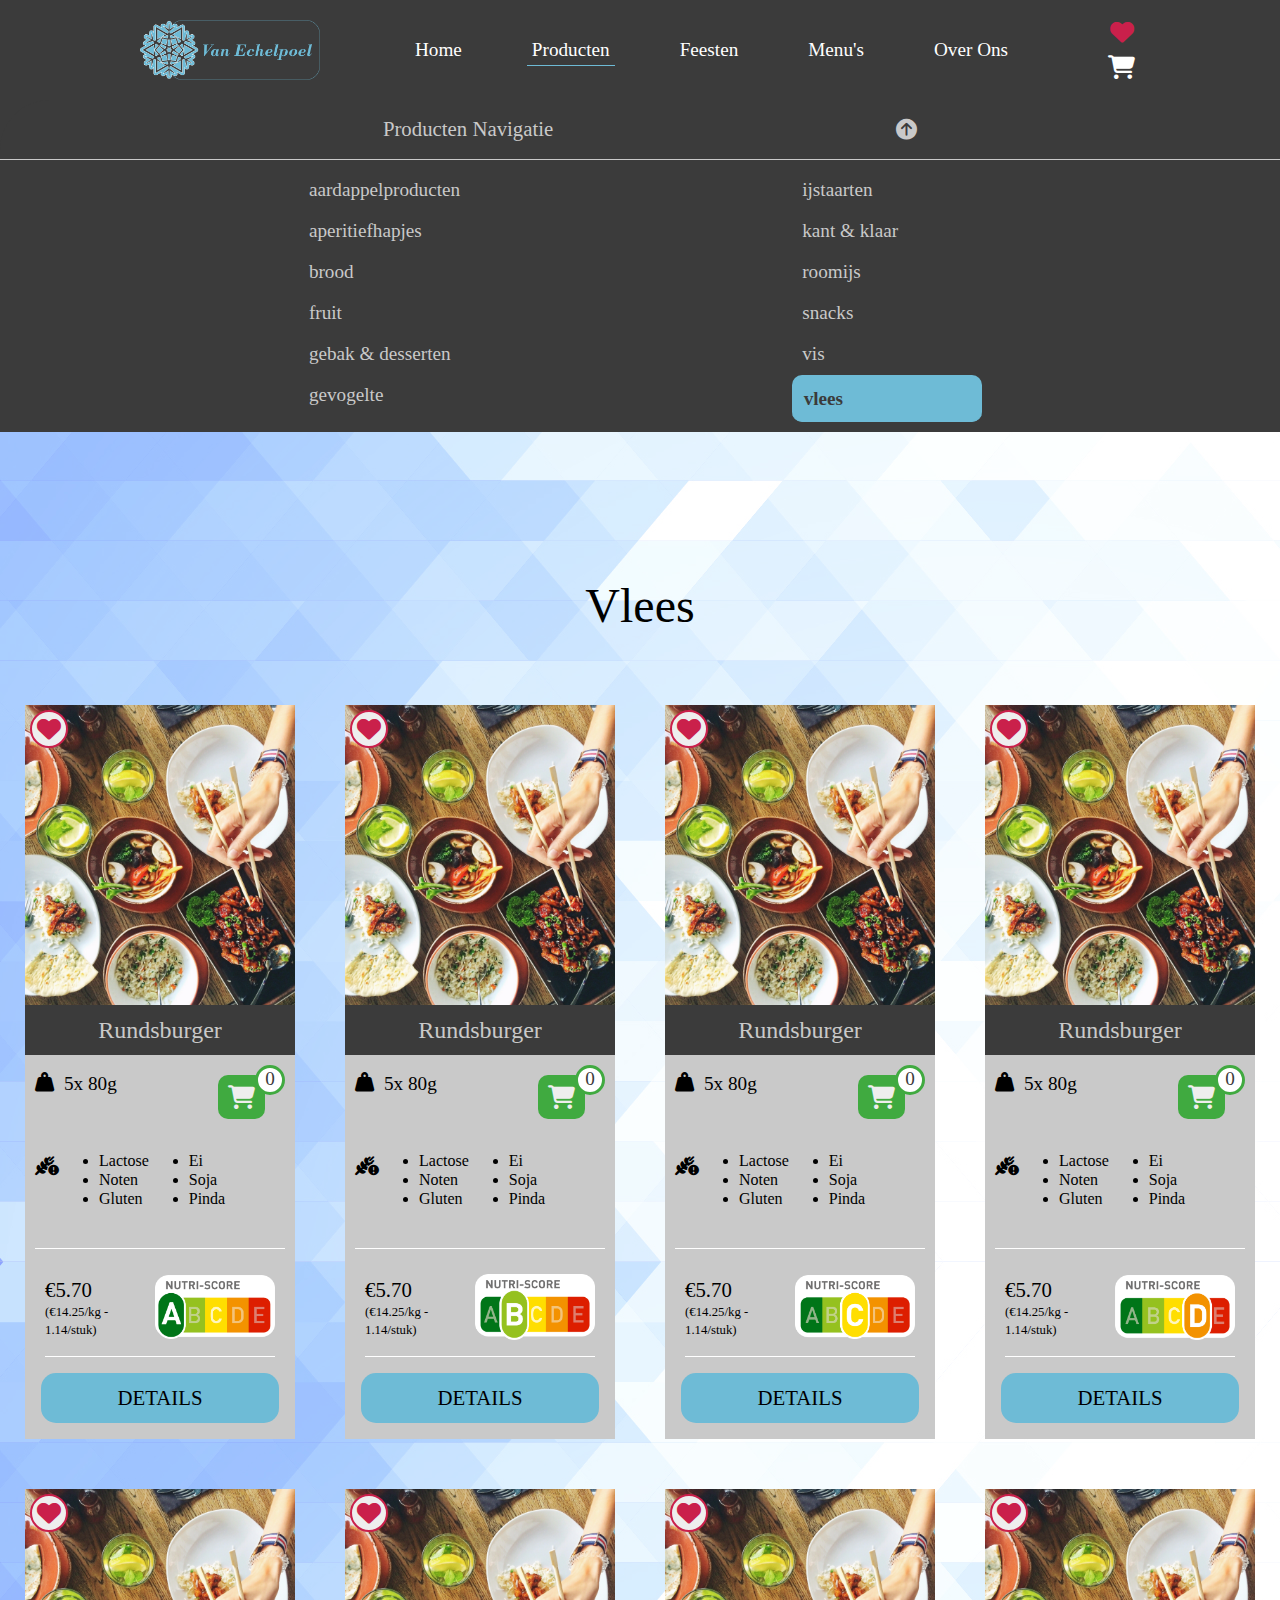
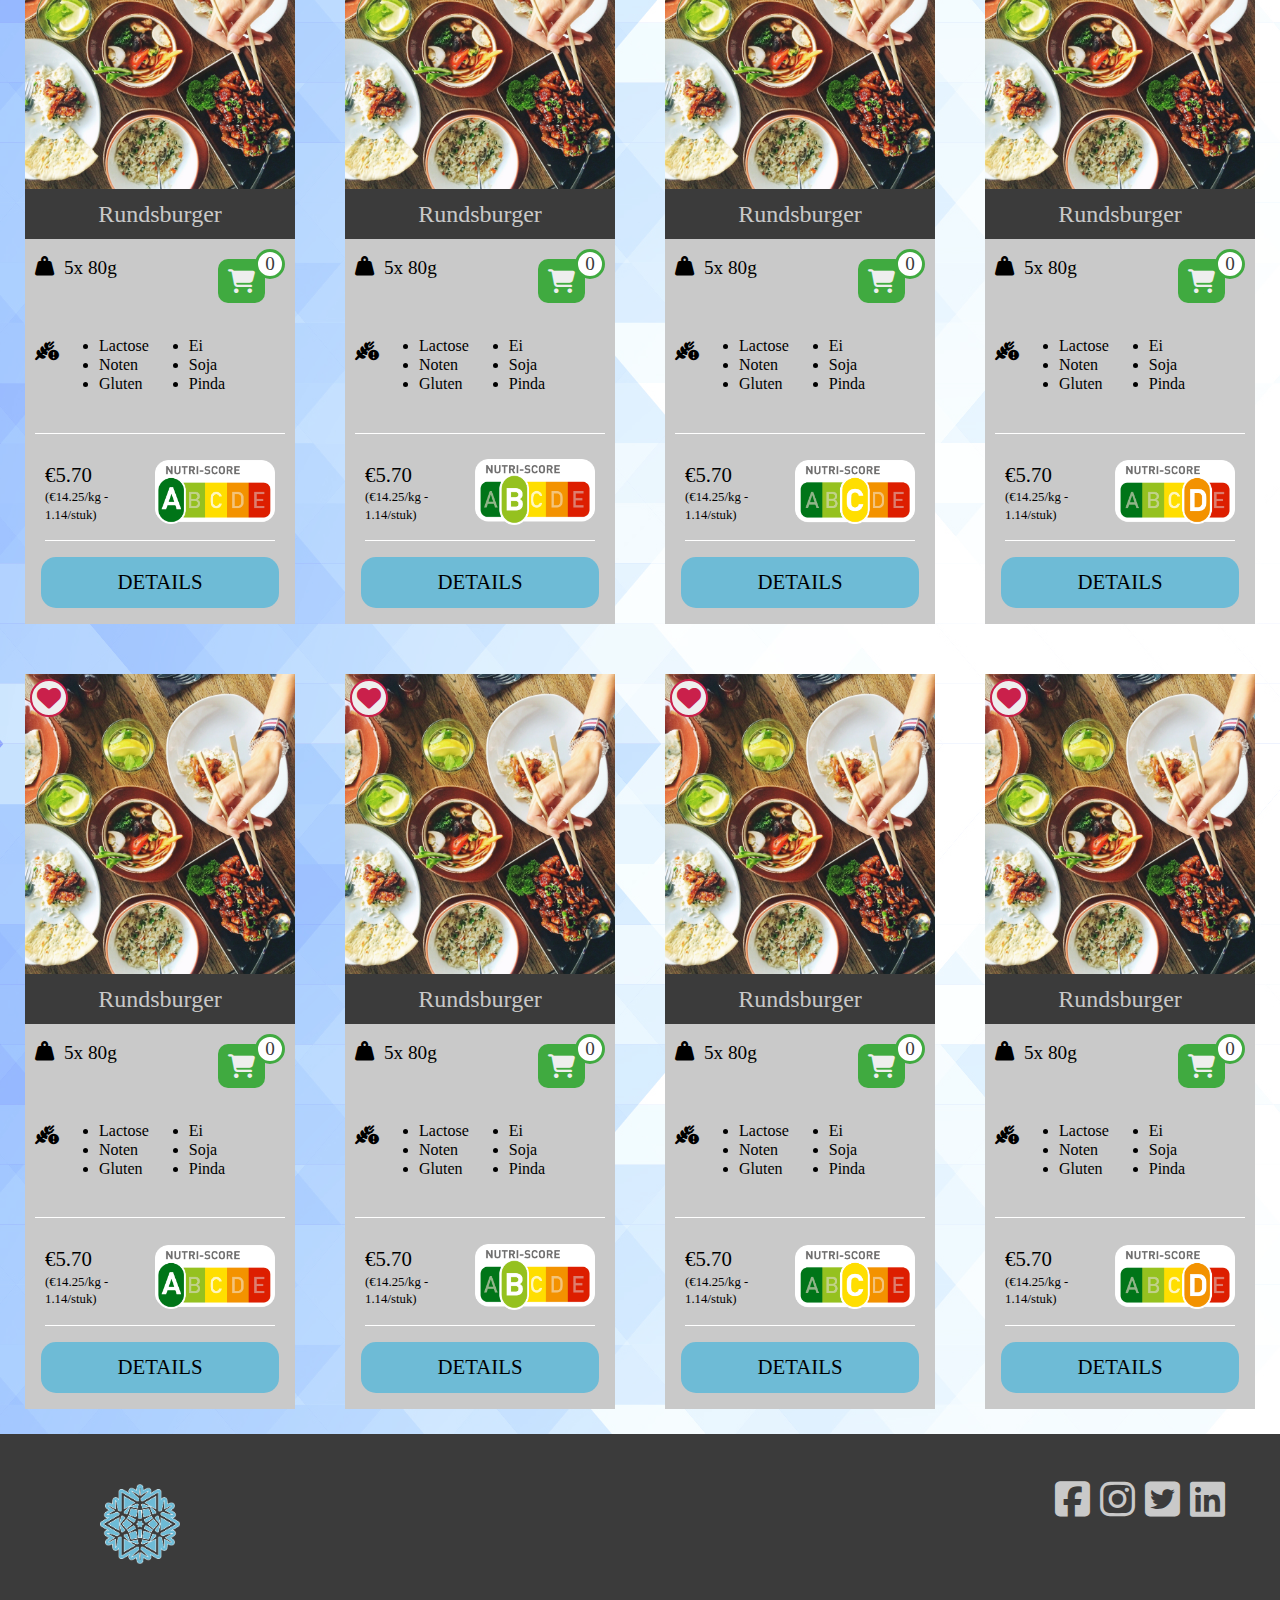
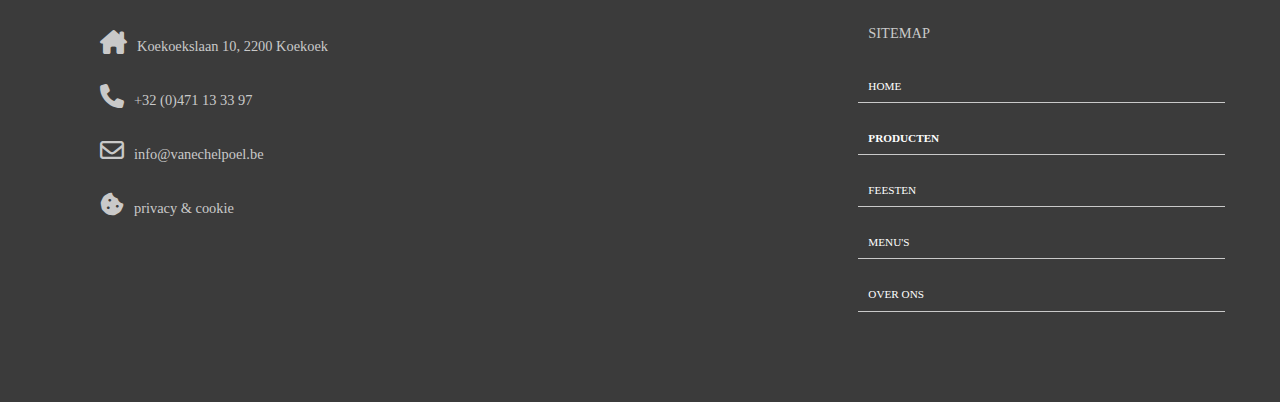
==== commit a950ca66: "product-details aangemaakt" ====
--- a/producten/product_categorie.html
+++ b/producten/product_categorie.html
@@ -8,6 +8,7 @@
 
     <link rel="stylesheet" href="../css/opmaak.css">
     <title>Van Echelpoel | Product Categorie</title>
+    <script src="https://cdnjs.cloudflare.com/ajax/libs/jquery/3.6.3/jquery.min.js"></script>
 </head>
 
 <body class="homepage">
@@ -45,643 +46,675 @@
 
     <main class="productmain-categorie">
 
+        <div class="nav-card-container">
+            <div class="nav-card">
+                <div class="nav-card-header">
+                    <h2>producten navigatie</h2>
+                    <span class="icon arrow arrow-up"></span>
+                </div>
+                <div class="nav-card-body">
+                    <ul>
+                        <li><a class="productnav-link" href="#" title="">aardappelproducten</a></li>
+                        <li><a class="productnav-link" href="#" title="">aperitiefhapjes</a></li>
+                        <li><a class="productnav-link" href="#" title="">brood</a></li>
+                        <li><a class="productnav-link" href="#" title="">fruit</a></li>
+                        <li><a class="productnav-link" href="#" title="">gebak & desserten</a></li>
+                        <li><a class="productnav-link" href="#" title="">gevogelte</a></li>
+                    </ul>
+                    <ul>
+                        <li><a class="productnav-link" href="#" title="">ijstaarten</a></li>
+                        <li><a class="productnav-link" href="#" title="">kant & klaar</a></li>
+                        <li><a class="productnav-link" href="#" title="">roomijs</a></li>
+                        <li><a class="productnav-link" href="#" title="">snacks</a></li>
+                        <li><a class="productnav-link" href="#" title="">vis</a></li>
+                        <li class="active"><a class="productnav-link" href="#" title="">vlees</a></li>
+                    </ul>
+                </div>
+            </div>
+        </div>
+
         <h1>Vlees</h1>
 
         <section class="background">
 
-            <div class="nav-card">
-                <h2>producten navigatie</h2>
-                <ul>
-                    <li><a href="" title="">aardappelproducten</a></li>
-                    <li><a href="" title="">aperitiefhapjes</a></li>
-                    <li><a href="" title="">brood</a></li>
-                    <li><a href="" title="">fruit</a></li>
-                    <li><a href="" title="">gebak & desserten</a></li>
-                    <li><a href="" title="">gevogelte</a></li>
-                    <li><a href="" title="">ijstaarten</a></li>
-                    <li><a href="" title="">kant & klaar</a></li>
-                    <li><a href="" title="">roomijs</a></li>
-                    <li><a href="" title="">snacks</a></li>
-                    <li><a href="" title="">vis</a></li>
-                    <li><a class="active" href="" title="">vlees</a></li>
-                </ul>
-            </div>
-
             <div class="container">
 
-                <div class="big-screen">
-                    <div class="product-categoriecard-container">
-
-                        <div class="categoriecard">
-                            <div class="categoriecard-imagecontainer">
-                                <span class="heart-number">
-                                    <span><a href="" class="fa-solid fa-heart"></a></span>
-                                    <span class="sr-only">Favoriete producten</span>
-                                    <span class="number">2</span>
-                                </span>
-                                <img src="../images/product-card.jpg" alt="">
-                            </div>
-                            <div class="categoriecard-header">
-                                <h2>aardappelproducten</h2>
-                            </div>
-                            <div class="categoriecard-body">
-                                <div class="categoriecard-body-top">
-                                    <div class="categoriecard-body-top-left">
-                                        <span>
-                                            <span class="fa-solid fa-weight-hanging"></span>
-                                            <span class="sr-only">gewicht</span>
-                                            <p>5x 80g</p>
-                                        </span>
-                                        <span>
-                                            <span class="fa-solid fa-wheat-awn-circle-exclamation"></span>
-                                            <span class="sr-only">allergieën</span>
-                                            <ul>
-                                                <li>lactose</li>
-                                                <li>noten</li>
-                                            </ul>
-                                        </span>
-                                    </div>
-                                    <span>
-                                        <span class="fa-solid fa-cart-shopping"></span>
-                                        <span class="sr-only">Winkelwagen</span>
-                                    </span>
-                                </div>
-                                <div class="categoriecard-body-bottom">
-                                    <span>
-                                        <p>€5.70</p>
-                                        <p>(€14.25/kg - 1.14€/stuk)</p>
-                                    </span>
-                                    <span>
-                                        <img src="../images/nutri score/NUTRI-SCORE-A.png" alt="">
-                                    </span>
-                                </div>
-                            </div>
-                            <div class="categoriecard-footer">
-                                <a href="#" title=""><button>details</button></a>
-                            </div>
-                        </div>
-
-                        <div class="categoriecard">
-                            <div class="categoriecard-imagecontainer">
-                                <span class="heart-number">
-                                    <span><a href="" class="fa-solid fa-heart"></a></span>
-                                    <span class="sr-only">Favoriete producten</span>
-                                    <span class="number">2</span>
-                                </span>
-                                <img src="../images/product-card.jpg" alt="">
-                            </div>
-                            <div class="categoriecard-header">
-                                <h2>aardappelproducten</h2>
-                            </div>
-                            <div class="categoriecard-body">
-                                <div class="categoriecard-body-top">
-                                    <div class="categoriecard-body-top-left">
-                                        <span>
-                                            <span class="fa-solid fa-weight-hanging"></span>
-                                            <span class="sr-only">gewicht</span>
-                                            <p>5x 80g</p>
-                                        </span>
-                                        <span>
-                                            <span class="fa-solid fa-wheat-awn-circle-exclamation"></span>
-                                            <span class="sr-only">allergieën</span>
-                                            <ul>
-                                                <li>lactose</li>
-                                                <li>noten</li>
-                                            </ul>
-                                        </span>
-                                    </div>
-                                    <span>
-                                        <span class="fa-solid fa-cart-shopping"></span>
-                                        <span class="sr-only">Winkelwagen</span>
-                                    </span>
-                                </div>
-                                <div class="categoriecard-body-bottom">
-                                    <span>
-                                        <p>€5.70</p>
-                                        <p>(€14.25/kg - 1.14€/stuk)</p>
-                                    </span>
-                                    <span>
-                                        <img src="../images/nutri score/NUTRI-SCORE-A.png" alt="">
-                                    </span>
-                                </div>
-                            </div>
-                            <div class="categoriecard-footer">
-                                <a href="#" title=""><button>details</button></a>
-                            </div>
-                        </div>
-
-                        <div class="categoriecard">
-                            <div class="categoriecard-imagecontainer">
-                                <span class="heart-number">
-                                    <span><a href="" class="fa-solid fa-heart"></a></span>
-                                    <span class="sr-only">Favoriete producten</span>
-                                    <span class="number">2</span>
-                                </span>
-                                <img src="../images/product-card.jpg" alt="">
-                            </div>
-                            <div class="categoriecard-header">
-                                <h2>aardappelproducten</h2>
-                            </div>
-                            <div class="categoriecard-body">
-                                <div class="categoriecard-body-top">
-                                    <div class="categoriecard-body-top-left">
-                                        <span>
-                                            <span class="fa-solid fa-weight-hanging"></span>
-                                            <span class="sr-only">gewicht</span>
-                                            <p>5x 80g</p>
-                                        </span>
-                                        <span>
-                                            <span class="fa-solid fa-wheat-awn-circle-exclamation"></span>
-                                            <span class="sr-only">allergieën</span>
-                                            <ul>
-                                                <li>lactose</li>
-                                                <li>noten</li>
-                                            </ul>
-                                        </span>
-                                    </div>
-                                    <span>
-                                        <span class="fa-solid fa-cart-shopping"></span>
-                                        <span class="sr-only">Winkelwagen</span>
-                                    </span>
-                                </div>
-                                <div class="categoriecard-body-bottom">
-                                    <span>
-                                        <p>€5.70</p>
-                                        <p>(€14.25/kg - 1.14€/stuk)</p>
-                                    </span>
-                                    <span>
-                                        <img src="../images/nutri score/NUTRI-SCORE-A.png" alt="">
-                                    </span>
-                                </div>
-                            </div>
-                            <div class="categoriecard-footer">
-                                <a href="#" title=""><button>details</button></a>
-                            </div>
-                        </div>
-
+                <div class="container-xl">
+                    <div class="container-m">
+                        <div class="flex-container">
+                            <article class="categoriecard">
+                                <span><a href="#" class="fa-solid fa-heart"></a></span>
+                                <span class="sr-only">Favoriete producten</span>
+                                <figure>
+                                    <img src="../images/product-card.jpg" alt="">
+                                    <figcaption>rundsburger</figcaption>
+                                </figure>
+                                <section class="data">
+                                    <div>
+                                        <span>
+                                            <span class="fa-solid fa-weight-hanging"></span>
+                                            <span class="sr-only">gewicht</span>
+                                            <p>5x 80g</p>
+                                        </span>
+                                        <span>
+                                            <span class="fa-solid fa-wheat-awn-circle-exclamation"></span>
+                                            <span class="sr-only">allergieën</span>
+                                            <ul>
+                                                <li>lactose</li>
+                                                <li>noten</li>
+                                                <li>gluten</li>
+                                            </ul>
+                                            <ul>
+                                                <li>ei</li>
+                                                <li>soja</li>
+                                                <li>pinda</li>
+                                            </ul>
+                                        </span>
+                                    </div>
+
+                                    <div class="shoppingcard" href="#" title="">
+                                        <p class="number">0</p>
+                                        <span class="fa-solid fa-cart-shopping"></span>
+                                        <span class="sr-only">Winkelwagen</span>
+                                    </div>
+
+                                </section>
+                                <section class="price">
+                                    <ul>
+                                        <li>€5.70</li>
+                                        <li>(€14.25/kg - 1.14/stuk)</li>
+                                    </ul>
+                                    <img src="../images/nutri score/NUTRI-SCORE-A.png" alt="nutriscore">
+                                </section>
+                                <section class="details">
+                                    <a href="#" title="">Details</a>
+                                </section>
+                            </article>
+                        </div>
+
+                        <div class="flex-container">
+                            <article class="categoriecard">
+                                <span><a href="#" class="fa-solid fa-heart"></a></span>
+                                <span class="sr-only">Favoriete producten</span>
+                                <figure>
+                                    <img src="../images/product-card.jpg" alt="">
+                                    <figcaption>rundsburger</figcaption>
+                                </figure>
+                                <section class="data">
+                                    <div>
+                                        <span>
+                                            <span class="fa-solid fa-weight-hanging"></span>
+                                            <span class="sr-only">gewicht</span>
+                                            <p>5x 80g</p>
+                                        </span>
+                                        <span>
+                                            <span class="fa-solid fa-wheat-awn-circle-exclamation"></span>
+                                            <span class="sr-only">allergieën</span>
+                                            <ul>
+                                                <li>lactose</li>
+                                                <li>noten</li>
+                                                <li>gluten</li>
+                                            </ul>
+                                            <ul>
+                                                <li>ei</li>
+                                                <li>soja</li>
+                                                <li>pinda</li>
+                                            </ul>
+                                        </span>
+                                    </div>
+
+                                    <div class="shoppingcard" href="#" title="">
+                                        <p class="number">0</p>
+                                        <span class="fa-solid fa-cart-shopping"></span>
+                                        <span class="sr-only">Winkelwagen</span>
+                                    </div>
+
+                                </section>
+                                <section class="price">
+                                    <ul>
+                                        <li>€5.70</li>
+                                        <li>(€14.25/kg - 1.14/stuk)</li>
+                                    </ul>
+                                    <img src="../images/nutri score/NUTRI-SCORE-B.png" alt="nutriscore">
+                                </section>
+                                <section class="details">
+                                    <a href="#" title="">Details</a>
+                                </section>
+                            </article>
+                        </div>
+                    </div>
+
+                    <div class="container-m">
+                        <div class="flex-container">
+                            <article class="categoriecard">
+                                <span><a href="#" class="fa-solid fa-heart"></a></span>
+                                <span class="sr-only">Favoriete producten</span>
+                                <figure>
+                                    <img src="../images/product-card.jpg" alt="">
+                                    <figcaption>rundsburger</figcaption>
+                                </figure>
+                                <section class="data">
+                                    <div>
+                                        <span>
+                                            <span class="fa-solid fa-weight-hanging"></span>
+                                            <span class="sr-only">gewicht</span>
+                                            <p>5x 80g</p>
+                                        </span>
+                                        <span>
+                                            <span class="fa-solid fa-wheat-awn-circle-exclamation"></span>
+                                            <span class="sr-only">allergieën</span>
+                                            <ul>
+                                                <li>lactose</li>
+                                                <li>noten</li>
+                                                <li>gluten</li>
+                                            </ul>
+                                            <ul>
+                                                <li>ei</li>
+                                                <li>soja</li>
+                                                <li>pinda</li>
+                                            </ul>
+                                        </span>
+                                    </div>
+
+                                    <div class="shoppingcard" href="#" title="">
+                                        <p class="number">0</p>
+                                        <span class="fa-solid fa-cart-shopping"></span>
+                                        <span class="sr-only">Winkelwagen</span>
+                                    </div>
+
+                                </section>
+                                <section class="price">
+                                    <ul>
+                                        <li>€5.70</li>
+                                        <li>(€14.25/kg - 1.14/stuk)</li>
+                                    </ul>
+                                    <img src="../images/nutri score/NUTRI-SCORE-C.png" alt="nutriscore">
+                                </section>
+                                <section class="details">
+                                    <a href="#" title="">Details</a>
+                                </section>
+                            </article>
+                        </div>
+
+                        <div class="flex-container">
+                            <article class="categoriecard">
+                                <span><a href="#" class="fa-solid fa-heart"></a></span>
+                                <span class="sr-only">Favoriete producten</span>
+                                <figure>
+                                    <img src="../images/product-card.jpg" alt="">
+                                    <figcaption>rundsburger</figcaption>
+                                </figure>
+                                <section class="data">
+                                    <div>
+                                        <span>
+                                            <span class="fa-solid fa-weight-hanging"></span>
+                                            <span class="sr-only">gewicht</span>
+                                            <p>5x 80g</p>
+                                        </span>
+                                        <span>
+                                            <span class="fa-solid fa-wheat-awn-circle-exclamation"></span>
+                                            <span class="sr-only">allergieën</span>
+                                            <ul>
+                                                <li>lactose</li>
+                                                <li>noten</li>
+                                                <li>gluten</li>
+                                            </ul>
+                                            <ul>
+                                                <li>ei</li>
+                                                <li>soja</li>
+                                                <li>pinda</li>
+                                            </ul>
+                                        </span>
+                                    </div>
+
+                                    <div class="shoppingcard" href="#" title="">
+                                        <p class="number">0</p>
+                                        <span class="fa-solid fa-cart-shopping"></span>
+                                        <span class="sr-only">Winkelwagen</span>
+                                    </div>
+
+                                </section>
+                                <section class="price">
+                                    <ul>
+                                        <li>€5.70</li>
+                                        <li>(€14.25/kg - 1.14/stuk)</li>
+                                    </ul>
+                                    <img src="../images/nutri score/NUTRI-SCORE-D.png" alt="nutriscore">
+                                </section>
+                                <section class="details">
+                                    <a href="#" title="">Details</a>
+                                </section>
+                            </article>
+                        </div>
                     </div>
                 </div>
 
-                <div class="big-screen">
-                    <div class="product-categoriecard-container">
-
-                        <div class="categoriecard">
-                            <div class="categoriecard-imagecontainer">
-                                <span class="heart-number">
-                                    <span><a href="" class="fa-solid fa-heart"></a></span>
-                                    <span class="sr-only">Favoriete producten</span>
-                                    <span class="number">2</span>
-                                </span>
-                                <img src="../images/product-card.jpg" alt="">
-                            </div>
-                            <div class="categoriecard-header">
-                                <h2>aardappelproducten</h2>
-                            </div>
-                            <div class="categoriecard-body">
-                                <div class="categoriecard-body-top">
-                                    <div class="categoriecard-body-top-left">
-                                        <span>
-                                            <span class="fa-solid fa-weight-hanging"></span>
-                                            <span class="sr-only">gewicht</span>
-                                            <p>5x 80g</p>
-                                        </span>
-                                        <span>
-                                            <span class="fa-solid fa-wheat-awn-circle-exclamation"></span>
-                                            <span class="sr-only">allergieën</span>
-                                            <ul>
-                                                <li>lactose</li>
-                                                <li>noten</li>
-                                            </ul>
-                                        </span>
-                                    </div>
-                                    <span>
-                                        <span class="fa-solid fa-cart-shopping"></span>
-                                        <span class="sr-only">Winkelwagen</span>
-                                    </span>
-                                </div>
-                                <div class="categoriecard-body-bottom">
-                                    <span>
-                                        <p>€5.70</p>
-                                        <p>(€14.25/kg - 1.14€/stuk)</p>
-                                    </span>
-                                    <span>
-                                        <img src="../images/nutri score/NUTRI-SCORE-A.png" alt="">
-                                    </span>
-                                </div>
-                            </div>
-                            <div class="categoriecard-footer">
-                                <a href="#" title=""><button>details</button></a>
-                            </div>
-                        </div>
-
-                        <div class="categoriecard">
-                            <div class="categoriecard-imagecontainer">
-                                <span class="heart-number">
-                                    <span><a href="" class="fa-solid fa-heart"></a></span>
-                                    <span class="sr-only">Favoriete producten</span>
-                                    <span class="number">2</span>
-                                </span>
-                                <img src="../images/product-card.jpg" alt="">
-                            </div>
-                            <div class="categoriecard-header">
-                                <h2>aardappelproducten</h2>
-                            </div>
-                            <div class="categoriecard-body">
-                                <div class="categoriecard-body-top">
-                                    <div class="categoriecard-body-top-left">
-                                        <span>
-                                            <span class="fa-solid fa-weight-hanging"></span>
-                                            <span class="sr-only">gewicht</span>
-                                            <p>5x 80g</p>
-                                        </span>
-                                        <span>
-                                            <span class="fa-solid fa-wheat-awn-circle-exclamation"></span>
-                                            <span class="sr-only">allergieën</span>
-                                            <ul>
-                                                <li>lactose</li>
-                                                <li>noten</li>
-                                            </ul>
-                                        </span>
-                                    </div>
-                                    <span>
-                                        <span class="fa-solid fa-cart-shopping"></span>
-                                        <span class="sr-only">Winkelwagen</span>
-                                    </span>
-                                </div>
-                                <div class="categoriecard-body-bottom">
-                                    <span>
-                                        <p>€5.70</p>
-                                        <p>(€14.25/kg - 1.14€/stuk)</p>
-                                    </span>
-                                    <span>
-                                        <img src="../images/nutri score/NUTRI-SCORE-A.png" alt="">
-                                    </span>
-                                </div>
-                            </div>
-                            <div class="categoriecard-footer">
-                                <a href="#" title=""><button>details</button></a>
-                            </div>
-                        </div>
-
-                        <div class="categoriecard">
-                            <div class="categoriecard-imagecontainer">
-                                <span class="heart-number">
-                                    <span><a href="" class="fa-solid fa-heart"></a></span>
-                                    <span class="sr-only">Favoriete producten</span>
-                                    <span class="number">2</span>
-                                </span>
-                                <img src="../images/product-card.jpg" alt="">
-                            </div>
-                            <div class="categoriecard-header">
-                                <h2>aardappelproducten</h2>
-                            </div>
-                            <div class="categoriecard-body">
-                                <div class="categoriecard-body-top">
-                                    <div class="categoriecard-body-top-left">
-                                        <span>
-                                            <span class="fa-solid fa-weight-hanging"></span>
-                                            <span class="sr-only">gewicht</span>
-                                            <p>5x 80g</p>
-                                        </span>
-                                        <span>
-                                            <span class="fa-solid fa-wheat-awn-circle-exclamation"></span>
-                                            <span class="sr-only">allergieën</span>
-                                            <ul>
-                                                <li>lactose</li>
-                                                <li>noten</li>
-                                            </ul>
-                                        </span>
-                                    </div>
-                                    <span>
-                                        <span class="fa-solid fa-cart-shopping"></span>
-                                        <span class="sr-only">Winkelwagen</span>
-                                    </span>
-                                </div>
-                                <div class="categoriecard-body-bottom">
-                                    <span>
-                                        <p>€5.70</p>
-                                        <p>(€14.25/kg - 1.14€/stuk)</p>
-                                    </span>
-                                    <span>
-                                        <img src="../images/nutri score/NUTRI-SCORE-A.png" alt="">
-                                    </span>
-                                </div>
-                            </div>
-                            <div class="categoriecard-footer">
-                                <a href="#" title=""><button>details</button></a>
-                            </div>
-                        </div>
-
+
+
+                <div class="container-xl">
+                    <div class="container-m">
+                        <div class="flex-container">
+                            <article class="categoriecard">
+                                <span><a href="#" class="fa-solid fa-heart"></a></span>
+                                <span class="sr-only">Favoriete producten</span>
+                                <figure>
+                                    <img src="../images/product-card.jpg" alt="">
+                                    <figcaption>rundsburger</figcaption>
+                                </figure>
+                                <section class="data">
+                                    <div>
+                                        <span>
+                                            <span class="fa-solid fa-weight-hanging"></span>
+                                            <span class="sr-only">gewicht</span>
+                                            <p>5x 80g</p>
+                                        </span>
+                                        <span>
+                                            <span class="fa-solid fa-wheat-awn-circle-exclamation"></span>
+                                            <span class="sr-only">allergieën</span>
+                                            <ul>
+                                                <li>lactose</li>
+                                                <li>noten</li>
+                                                <li>gluten</li>
+                                            </ul>
+                                            <ul>
+                                                <li>ei</li>
+                                                <li>soja</li>
+                                                <li>pinda</li>
+                                            </ul>
+                                        </span>
+                                    </div>
+
+                                    <div class="shoppingcard" href="#" title="">
+                                        <p class="number">0</p>
+                                        <span class="fa-solid fa-cart-shopping"></span>
+                                        <span class="sr-only">Winkelwagen</span>
+                                    </div>
+
+                                </section>
+                                <section class="price">
+                                    <ul>
+                                        <li>€5.70</li>
+                                        <li>(€14.25/kg - 1.14/stuk)</li>
+                                    </ul>
+                                    <img src="../images/nutri score/NUTRI-SCORE-A.png" alt="nutriscore">
+                                </section>
+                                <section class="details">
+                                    <a href="#" title="">Details</a>
+                                </section>
+                            </article>
+                        </div>
+
+                        <div class="flex-container">
+                            <article class="categoriecard">
+                                <span><a href="#" class="fa-solid fa-heart"></a></span>
+                                <span class="sr-only">Favoriete producten</span>
+                                <figure>
+                                    <img src="../images/product-card.jpg" alt="">
+                                    <figcaption>rundsburger</figcaption>
+                                </figure>
+                                <section class="data">
+                                    <div>
+                                        <span>
+                                            <span class="fa-solid fa-weight-hanging"></span>
+                                            <span class="sr-only">gewicht</span>
+                                            <p>5x 80g</p>
+                                        </span>
+                                        <span>
+                                            <span class="fa-solid fa-wheat-awn-circle-exclamation"></span>
+                                            <span class="sr-only">allergieën</span>
+                                            <ul>
+                                                <li>lactose</li>
+                                                <li>noten</li>
+                                                <li>gluten</li>
+                                            </ul>
+                                            <ul>
+                                                <li>ei</li>
+                                                <li>soja</li>
+                                                <li>pinda</li>
+                                            </ul>
+                                        </span>
+                                    </div>
+
+                                    <div class="shoppingcard" href="#" title="">
+                                        <p class="number">0</p>
+                                        <span class="fa-solid fa-cart-shopping"></span>
+                                        <span class="sr-only">Winkelwagen</span>
+                                    </div>
+
+                                </section>
+                                <section class="price">
+                                    <ul>
+                                        <li>€5.70</li>
+                                        <li>(€14.25/kg - 1.14/stuk)</li>
+                                    </ul>
+                                    <img src="../images/nutri score/NUTRI-SCORE-B.png" alt="nutriscore">
+                                </section>
+                                <section class="details">
+                                    <a href="#" title="">Details</a>
+                                </section>
+                            </article>
+                        </div>
+                    </div>
+
+                    <div class="container-m">
+                        <div class="flex-container">
+                            <article class="categoriecard">
+                                <span><a href="#" class="fa-solid fa-heart"></a></span>
+                                <span class="sr-only">Favoriete producten</span>
+                                <figure>
+                                    <img src="../images/product-card.jpg" alt="">
+                                    <figcaption>rundsburger</figcaption>
+                                </figure>
+                                <section class="data">
+                                    <div>
+                                        <span>
+                                            <span class="fa-solid fa-weight-hanging"></span>
+                                            <span class="sr-only">gewicht</span>
+                                            <p>5x 80g</p>
+                                        </span>
+                                        <span>
+                                            <span class="fa-solid fa-wheat-awn-circle-exclamation"></span>
+                                            <span class="sr-only">allergieën</span>
+                                            <ul>
+                                                <li>lactose</li>
+                                                <li>noten</li>
+                                                <li>gluten</li>
+                                            </ul>
+                                            <ul>
+                                                <li>ei</li>
+                                                <li>soja</li>
+                                                <li>pinda</li>
+                                            </ul>
+                                        </span>
+                                    </div>
+
+                                    <div class="shoppingcard" href="#" title="">
+                                        <p class="number">0</p>
+                                        <span class="fa-solid fa-cart-shopping"></span>
+                                        <span class="sr-only">Winkelwagen</span>
+                                    </div>
+
+                                </section>
+                                <section class="price">
+                                    <ul>
+                                        <li>€5.70</li>
+                                        <li>(€14.25/kg - 1.14/stuk)</li>
+                                    </ul>
+                                    <img src="../images/nutri score/NUTRI-SCORE-C.png" alt="nutriscore">
+                                </section>
+                                <section class="details">
+                                    <a href="#" title="">Details</a>
+                                </section>
+                            </article>
+                        </div>
+
+                        <div class="flex-container">
+                            <article class="categoriecard">
+                                <span><a href="#" class="fa-solid fa-heart"></a></span>
+                                <span class="sr-only">Favoriete producten</span>
+                                <figure>
+                                    <img src="../images/product-card.jpg" alt="">
+                                    <figcaption>rundsburger</figcaption>
+                                </figure>
+                                <section class="data">
+                                    <div>
+                                        <span>
+                                            <span class="fa-solid fa-weight-hanging"></span>
+                                            <span class="sr-only">gewicht</span>
+                                            <p>5x 80g</p>
+                                        </span>
+                                        <span>
+                                            <span class="fa-solid fa-wheat-awn-circle-exclamation"></span>
+                                            <span class="sr-only">allergieën</span>
+                                            <ul>
+                                                <li>lactose</li>
+                                                <li>noten</li>
+                                                <li>gluten</li>
+                                            </ul>
+                                            <ul>
+                                                <li>ei</li>
+                                                <li>soja</li>
+                                                <li>pinda</li>
+                                            </ul>
+                                        </span>
+                                    </div>
+
+                                    <div class="shoppingcard" href="#" title="">
+                                        <p class="number">0</p>
+                                        <span class="fa-solid fa-cart-shopping"></span>
+                                        <span class="sr-only">Winkelwagen</span>
+                                    </div>
+
+                                </section>
+                                <section class="price">
+                                    <ul>
+                                        <li>€5.70</li>
+                                        <li>(€14.25/kg - 1.14/stuk)</li>
+                                    </ul>
+                                    <img src="../images/nutri score/NUTRI-SCORE-D.png" alt="nutriscore">
+                                </section>
+                                <section class="details">
+                                    <a href="#" title="">Details</a>
+                                </section>
+                            </article>
+                        </div>
                     </div>
                 </div>
 
-                <div class="big-screen">
-                    <div class="product-categoriecard-container">
-
-                        <div class="categoriecard">
-                            <div class="categoriecard-imagecontainer">
-                                <span class="heart-number">
-                                    <span><a href="" class="fa-solid fa-heart"></a></span>
-                                    <span class="sr-only">Favoriete producten</span>
-                                    <span class="number">2</span>
-                                </span>
-                                <img src="../images/product-card.jpg" alt="">
-                            </div>
-                            <div class="categoriecard-header">
-                                <h2>aardappelproducten</h2>
-                            </div>
-                            <div class="categoriecard-body">
-                                <div class="categoriecard-body-top">
-                                    <div class="categoriecard-body-top-left">
-                                        <span>
-                                            <span class="fa-solid fa-weight-hanging"></span>
-                                            <span class="sr-only">gewicht</span>
-                                            <p>5x 80g</p>
-                                        </span>
-                                        <span>
-                                            <span class="fa-solid fa-wheat-awn-circle-exclamation"></span>
-                                            <span class="sr-only">allergieën</span>
-                                            <ul>
-                                                <li>lactose</li>
-                                                <li>noten</li>
-                                            </ul>
-                                        </span>
-                                    </div>
-                                    <span>
-                                        <span class="fa-solid fa-cart-shopping"></span>
-                                        <span class="sr-only">Winkelwagen</span>
-                                    </span>
-                                </div>
-                                <div class="categoriecard-body-bottom">
-                                    <span>
-                                        <p>€5.70</p>
-                                        <p>(€14.25/kg - 1.14€/stuk)</p>
-                                    </span>
-                                    <span>
-                                        <img src="../images/nutri score/NUTRI-SCORE-A.png" alt="">
-                                    </span>
-                                </div>
-                            </div>
-                            <div class="categoriecard-footer">
-                                <a href="#" title=""><button>details</button></a>
-                            </div>
-                        </div>
-
-                        <div class="categoriecard">
-                            <div class="categoriecard-imagecontainer">
-                                <span class="heart-number">
-                                    <span><a href="" class="fa-solid fa-heart"></a></span>
-                                    <span class="sr-only">Favoriete producten</span>
-                                    <span class="number">2</span>
-                                </span>
-                                <img src="../images/product-card.jpg" alt="">
-                            </div>
-                            <div class="categoriecard-header">
-                                <h2>aardappelproducten</h2>
-                            </div>
-                            <div class="categoriecard-body">
-                                <div class="categoriecard-body-top">
-                                    <div class="categoriecard-body-top-left">
-                                        <span>
-                                            <span class="fa-solid fa-weight-hanging"></span>
-                                            <span class="sr-only">gewicht</span>
-                                            <p>5x 80g</p>
-                                        </span>
-                                        <span>
-                                            <span class="fa-solid fa-wheat-awn-circle-exclamation"></span>
-                                            <span class="sr-only">allergieën</span>
-                                            <ul>
-                                                <li>lactose</li>
-                                                <li>noten</li>
-                                            </ul>
-                                        </span>
-                                    </div>
-                                    <span>
-                                        <span class="fa-solid fa-cart-shopping"></span>
-                                        <span class="sr-only">Winkelwagen</span>
-                                    </span>
-                                </div>
-                                <div class="categoriecard-body-bottom">
-                                    <span>
-                                        <p>€5.70</p>
-                                        <p>(€14.25/kg - 1.14€/stuk)</p>
-                                    </span>
-                                    <span>
-                                        <img src="../images/nutri score/NUTRI-SCORE-A.png" alt="">
-                                    </span>
-                                </div>
-                            </div>
-                            <div class="categoriecard-footer">
-                                <a href="#" title=""><button>details</button></a>
-                            </div>
-                        </div>
-
-                        <div class="categoriecard">
-                            <div class="categoriecard-imagecontainer">
-                                <span class="heart-number">
-                                    <span><a href="" class="fa-solid fa-heart"></a></span>
-                                    <span class="sr-only">Favoriete producten</span>
-                                    <span class="number">2</span>
-                                </span>
-                                <img src="../images/product-card.jpg" alt="">
-                            </div>
-                            <div class="categoriecard-header">
-                                <h2>aardappelproducten</h2>
-                            </div>
-                            <div class="categoriecard-body">
-                                <div class="categoriecard-body-top">
-                                    <div class="categoriecard-body-top-left">
-                                        <span>
-                                            <span class="fa-solid fa-weight-hanging"></span>
-                                            <span class="sr-only">gewicht</span>
-                                            <p>5x 80g</p>
-                                        </span>
-                                        <span>
-                                            <span class="fa-solid fa-wheat-awn-circle-exclamation"></span>
-                                            <span class="sr-only">allergieën</span>
-                                            <ul>
-                                                <li>lactose</li>
-                                                <li>noten</li>
-                                            </ul>
-                                        </span>
-                                    </div>
-                                    <span>
-                                        <span class="fa-solid fa-cart-shopping"></span>
-                                        <span class="sr-only">Winkelwagen</span>
-                                    </span>
-                                </div>
-                                <div class="categoriecard-body-bottom">
-                                    <span>
-                                        <p>€5.70</p>
-                                        <p>(€14.25/kg - 1.14€/stuk)</p>
-                                    </span>
-                                    <span>
-                                        <img src="../images/nutri score/NUTRI-SCORE-A.png" alt="">
-                                    </span>
-                                </div>
-                            </div>
-                            <div class="categoriecard-footer">
-                                <a href="#" title=""><button>details</button></a>
-                            </div>
-                        </div>
-
+
+
+                <div class="container-xl">
+                    <div class="container-m">
+                        <div class="flex-container">
+                            <article class="categoriecard">
+                                <span><a href="#" class="fa-solid fa-heart"></a></span>
+                                <span class="sr-only">Favoriete producten</span>
+                                <figure>
+                                    <img src="../images/product-card.jpg" alt="">
+                                    <figcaption>rundsburger</figcaption>
+                                </figure>
+                                <section class="data">
+                                    <div>
+                                        <span>
+                                            <span class="fa-solid fa-weight-hanging"></span>
+                                            <span class="sr-only">gewicht</span>
+                                            <p>5x 80g</p>
+                                        </span>
+                                        <span>
+                                            <span class="fa-solid fa-wheat-awn-circle-exclamation"></span>
+                                            <span class="sr-only">allergieën</span>
+                                            <ul>
+                                                <li>lactose</li>
+                                                <li>noten</li>
+                                                <li>gluten</li>
+                                            </ul>
+                                            <ul>
+                                                <li>ei</li>
+                                                <li>soja</li>
+                                                <li>pinda</li>
+                                            </ul>
+                                        </span>
+                                    </div>
+
+                                    <div class="shoppingcard" href="#" title="">
+                                        <p class="number">0</p>
+                                        <span class="fa-solid fa-cart-shopping"></span>
+                                        <span class="sr-only">Winkelwagen</span>
+                                    </div>
+
+                                </section>
+                                <section class="price">
+                                    <ul>
+                                        <li>€5.70</li>
+                                        <li>(€14.25/kg - 1.14/stuk)</li>
+                                    </ul>
+                                    <img src="../images/nutri score/NUTRI-SCORE-A.png" alt="nutriscore">
+                                </section>
+                                <section class="details">
+                                    <a href="#" title="">Details</a>
+                                </section>
+                            </article>
+                        </div>
+
+                        <div class="flex-container">
+                            <article class="categoriecard">
+                                <span><a href="#" class="fa-solid fa-heart"></a></span>
+                                <span class="sr-only">Favoriete producten</span>
+                                <figure>
+                                    <img src="../images/product-card.jpg" alt="">
+                                    <figcaption>rundsburger</figcaption>
+                                </figure>
+                                <section class="data">
+                                    <div>
+                                        <span>
+                                            <span class="fa-solid fa-weight-hanging"></span>
+                                            <span class="sr-only">gewicht</span>
+                                            <p>5x 80g</p>
+                                        </span>
+                                        <span>
+                                            <span class="fa-solid fa-wheat-awn-circle-exclamation"></span>
+                                            <span class="sr-only">allergieën</span>
+                                            <ul>
+                                                <li>lactose</li>
+                                                <li>noten</li>
+                                                <li>gluten</li>
+                                            </ul>
+                                            <ul>
+                                                <li>ei</li>
+                                                <li>soja</li>
+                                                <li>pinda</li>
+                                            </ul>
+                                        </span>
+                                    </div>
+
+                                    <div class="shoppingcard" href="#" title="">
+                                        <p class="number">0</p>
+                                        <span class="fa-solid fa-cart-shopping"></span>
+                                        <span class="sr-only">Winkelwagen</span>
+                                    </div>
+
+                                </section>
+                                <section class="price">
+                                    <ul>
+                                        <li>€5.70</li>
+                                        <li>(€14.25/kg - 1.14/stuk)</li>
+                                    </ul>
+                                    <img src="../images/nutri score/NUTRI-SCORE-B.png" alt="nutriscore">
+                                </section>
+                                <section class="details">
+                                    <a href="#" title="">Details</a>
+                                </section>
+                            </article>
+                        </div>
+                    </div>
+
+                    <div class="container-m">
+                        <div class="flex-container">
+                            <article class="categoriecard">
+                                <span><a href="#" class="fa-solid fa-heart"></a></span>
+                                <span class="sr-only">Favoriete producten</span>
+                                <figure>
+                                    <img src="../images/product-card.jpg" alt="">
+                                    <figcaption>rundsburger</figcaption>
+                                </figure>
+                                <section class="data">
+                                    <div>
+                                        <span>
+                                            <span class="fa-solid fa-weight-hanging"></span>
+                                            <span class="sr-only">gewicht</span>
+                                            <p>5x 80g</p>
+                                        </span>
+                                        <span>
+                                            <span class="fa-solid fa-wheat-awn-circle-exclamation"></span>
+                                            <span class="sr-only">allergieën</span>
+                                            <ul>
+                                                <li>lactose</li>
+                                                <li>noten</li>
+                                                <li>gluten</li>
+                                            </ul>
+                                            <ul>
+                                                <li>ei</li>
+                                                <li>soja</li>
+                                                <li>pinda</li>
+                                            </ul>
+                                        </span>
+                                    </div>
+
+                                    <div class="shoppingcard" href="#" title="">
+                                        <p class="number">0</p>
+                                        <span class="fa-solid fa-cart-shopping"></span>
+                                        <span class="sr-only">Winkelwagen</span>
+                                    </div>
+
+                                </section>
+                                <section class="price">
+                                    <ul>
+                                        <li>€5.70</li>
+                                        <li>(€14.25/kg - 1.14/stuk)</li>
+                                    </ul>
+                                    <img src="../images/nutri score/NUTRI-SCORE-C.png" alt="nutriscore">
+                                </section>
+                                <section class="details">
+                                    <a href="#" title="">Details</a>
+                                </section>
+                            </article>
+                        </div>
+
+                        <div class="flex-container">
+                            <article class="categoriecard">
+                                <span><a href="#" class="fa-solid fa-heart"></a></span>
+                                <span class="sr-only">Favoriete producten</span>
+                                <figure>
+                                    <img src="../images/product-card.jpg" alt="">
+                                    <figcaption>rundsburger</figcaption>
+                                </figure>
+                                <section class="data">
+                                    <div>
+                                        <span>
+                                            <span class="fa-solid fa-weight-hanging"></span>
+                                            <span class="sr-only">gewicht</span>
+                                            <p>5x 80g</p>
+                                        </span>
+                                        <span>
+                                            <span class="fa-solid fa-wheat-awn-circle-exclamation"></span>
+                                            <span class="sr-only">allergieën</span>
+                                            <ul>
+                                                <li>lactose</li>
+                                                <li>noten</li>
+                                                <li>gluten</li>
+                                            </ul>
+                                            <ul>
+                                                <li>ei</li>
+                                                <li>soja</li>
+                                                <li>pinda</li>
+                                            </ul>
+                                        </span>
+                                    </div>
+
+                                    <div class="shoppingcard" href="#" title="">
+                                        <p class="number">0</p>
+                                        <span class="fa-solid fa-cart-shopping"></span>
+                                        <span class="sr-only">Winkelwagen</span>
+                                    </div>
+
+                                </section>
+                                <section class="price">
+                                    <ul>
+                                        <li>€5.70</li>
+                                        <li>(€14.25/kg - 1.14/stuk)</li>
+                                    </ul>
+                                    <img src="../images/nutri score/NUTRI-SCORE-D.png" alt="nutriscore">
+                                </section>
+                                <section class="details">
+                                    <a href="#" title="">Details</a>
+                                </section>
+                            </article>
+                        </div>
                     </div>
                 </div>
 
-                <div class="big-screen">
-                    <div class="product-categoriecard-container">
-
-                        <div class="categoriecard">
-                            <div class="categoriecard-imagecontainer">
-                                <span class="heart-number">
-                                    <span><a href="" class="fa-solid fa-heart"></a></span>
-                                    <span class="sr-only">Favoriete producten</span>
-                                    <span class="number">2</span>
-                                </span>
-                                <img src="../images/product-card.jpg" alt="">
-                            </div>
-                            <div class="categoriecard-header">
-                                <h2>aardappelproducten</h2>
-                            </div>
-                            <div class="categoriecard-body">
-                                <div class="categoriecard-body-top">
-                                    <div class="categoriecard-body-top-left">
-                                        <span>
-                                            <span class="fa-solid fa-weight-hanging"></span>
-                                            <span class="sr-only">gewicht</span>
-                                            <p>5x 80g</p>
-                                        </span>
-                                        <span>
-                                            <span class="fa-solid fa-wheat-awn-circle-exclamation"></span>
-                                            <span class="sr-only">allergieën</span>
-                                            <ul>
-                                                <li>lactose</li>
-                                                <li>noten</li>
-                                            </ul>
-                                        </span>
-                                    </div>
-                                    <span>
-                                        <span class="fa-solid fa-cart-shopping"></span>
-                                        <span class="sr-only">Winkelwagen</span>
-                                    </span>
-                                </div>
-                                <div class="categoriecard-body-bottom">
-                                    <span>
-                                        <p>€5.70</p>
-                                        <p>(€14.25/kg - 1.14€/stuk)</p>
-                                    </span>
-                                    <span>
-                                        <img src="../images/nutri score/NUTRI-SCORE-A.png" alt="">
-                                    </span>
-                                </div>
-                            </div>
-                            <div class="categoriecard-footer">
-                                <a href="#" title=""><button>details</button></a>
-                            </div>
-                        </div>
-
-                        <div class="categoriecard">
-                            <div class="categoriecard-imagecontainer">
-                                <span class="heart-number">
-                                    <span><a href="" class="fa-solid fa-heart"></a></span>
-                                    <span class="sr-only">Favoriete producten</span>
-                                    <span class="number">2</span>
-                                </span>
-                                <img src="../images/product-card.jpg" alt="">
-                            </div>
-                            <div class="categoriecard-header">
-                                <h2>aardappelproducten</h2>
-                            </div>
-                            <div class="categoriecard-body">
-                                <div class="categoriecard-body-top">
-                                    <div class="categoriecard-body-top-left">
-                                        <span>
-                                            <span class="fa-solid fa-weight-hanging"></span>
-                                            <span class="sr-only">gewicht</span>
-                                            <p>5x 80g</p>
-                                        </span>
-                                        <span>
-                                            <span class="fa-solid fa-wheat-awn-circle-exclamation"></span>
-                                            <span class="sr-only">allergieën</span>
-                                            <ul>
-                                                <li>lactose</li>
-                                                <li>noten</li>
-                                            </ul>
-                                        </span>
-                                    </div>
-                                    <span>
-                                        <span class="fa-solid fa-cart-shopping"></span>
-                                        <span class="sr-only">Winkelwagen</span>
-                                    </span>
-                                </div>
-                                <div class="categoriecard-body-bottom">
-                                    <span>
-                                        <p>€5.70</p>
-                                        <p>(€14.25/kg - 1.14€/stuk)</p>
-                                    </span>
-                                    <span>
-                                        <img src="../images/nutri score/NUTRI-SCORE-A.png" alt="">
-                                    </span>
-                                </div>
-                            </div>
-                            <div class="categoriecard-footer">
-                                <a href="#" title=""><button>details</button></a>
-                            </div>
-                        </div>
-
-                        <div class="categoriecard">
-                            <div class="categoriecard-imagecontainer">
-                                <span class="heart-number">
-                                    <span><a href="" class="fa-solid fa-heart"></a></span>
-                                    <span class="sr-only">Favoriete producten</span>
-                                    <span class="number">2</span>
-                                </span>
-                                <img src="../images/product-card.jpg" alt="">
-                            </div>
-                            <div class="categoriecard-header">
-                                <h2>aardappelproducten</h2>
-                            </div>
-                            <div class="categoriecard-body">
-                                <div class="categoriecard-body-top">
-                                    <div class="categoriecard-body-top-left">
-                                        <span>
-                                            <span class="fa-solid fa-weight-hanging"></span>
-                                            <span class="sr-only">gewicht</span>
-                                            <p>5x 80g</p>
-                                        </span>
-                                        <span>
-                                            <span class="fa-solid fa-wheat-awn-circle-exclamation"></span>
-                                            <span class="sr-only">allergieën</span>
-                                            <ul>
-                                                <li>lactose</li>
-                                                <li>noten</li>
-                                            </ul>
-                                        </span>
-                                    </div>
-                                    <span>
-                                        <span class="fa-solid fa-cart-shopping"></span>
-                                        <span class="sr-only">Winkelwagen</span>
-                                    </span>
-                                </div>
-                                <div class="categoriecard-body-bottom">
-                                    <span>
-                                        <p>€5.70</p>
-                                        <p>(€14.25/kg - 1.14€/stuk)</p>
-                                    </span>
-                                    <span>
-                                        <img src="../images/nutri score/NUTRI-SCORE-A.png" alt="">
-                                    </span>
-                                </div>
-                            </div>
-                            <div class="categoriecard-footer">
-                                <a href="#" title=""><button>details</button></a>
-                            </div>
-                        </div>
-
-                    </div>
-                </div>
-
             </div>
+
         </section>
 
     </main>
--- a/css/opmaak.css
+++ b/css/opmaak.css
@@ -153,7 +153,7 @@
         height: 100%;
         opacity: .99;
         justify-content: flex-start;
-        z-index: 10;
+        z-index: 1000;
     }
 
     .nav-item {
@@ -190,7 +190,7 @@
         position: fixed;
         top: 0;
         width: 100%;
-        z-index: 10;
+        z-index: 1000;
     }
 }
 
@@ -665,7 +665,7 @@
 
 .black-bar-feestje p {
     text-align: center;
-    font-size: 2rem;
+    font-size: 1.5rem;
 }
 
 .black-bar-feestje a {
@@ -866,6 +866,9 @@
     flex-direction: column;
     justify-content: center;
     text-align: center;
+    position: absolute;
+    z-index: 2;
+    width: 100%;
 }
 
 .left-footer img {
@@ -1139,50 +1142,130 @@
 /********************************************** PRODUCT CATEGORIE ********************************************************/
 
 
-/* einde nav-card -------------------------- */
+/* nav-card ------------------------------- */
 
 .nav-card {
-    position: fixed;
-    background: #c9c9c9;
-    width: 250px;
-    border-radius: 50px 0 0 0;
-    margin: 20px;
-}
-
-.nav-card h2 {
-    display: flex;
-    justify-content: center;
-    align-items: center;
     background: #3B3B3B;
-    height: 50px;
+    border-radius: 0;
+    margin: 0;
+    z-index: 10;
+    width: 100%;
+    min-width: 325px;
     color: #c9c9c9;
+}
+
+.nav-card-container {
+    position: sticky;
+    top: 100px;
+    z-index: 10;
+    width: 100%;
+}
+
+.nav-card-header {
+    position: relative;
+    background: #3B3B3B;
+    display: flex;
+    height: 60px;
     border-radius: 50px 0 0 0;
     font-size: 1.3rem;
     text-transform: capitalize;
+    align-items: center;
+    justify-content: space-evenly;
+    cursor: pointer;
+    border-bottom: 1px #c9c9c9 solid;
+}
+
+.nav-card-header h2 {
+    margin-left: 40px;
+}
+
+.nav-card-header span {
+    margin-right: 20px;
+}
+
+.icon::before {
+    display: inline-block;
+    font-style: normal;
+    font-variant: normal;
+    text-rendering: auto;
+    -webkit-font-smoothing: antialiased;
+}
+
+.arrow::before {
+    font-family: "FontAwesome";
+    font-weight: 400;
+    content: "\f0ab";
+}
+
+.arrow-up::before {
+    font-family: "FontAwesome";
+    font-weight: 400;
+    content: "\f0aa";
+}
+
+.nav-card-header .fa-circle-arrow-up {
+    font-size: 1.5rem;
 }
 
 .nav-card ul {
-    padding-bottom: 20px;
+    margin: 10px;
+    padding: 0 5px;
+    display: flex;
+    flex-direction: column;
+    width: 200px;
+    list-style: none;
 }
 
 .nav-card a {
+    color: #c9c9c9;
+    font-size: 1.2rem;
+    text-decoration: none;
+    transition: all 0.3s;
+    padding: .2em .3em;
+}
+
+.nav-card a:hover {
     color: #3B3B3B;
-    font-size: 1.2rem;
 }
 
 .nav-card ul li {
-    margin-bottom: 10px;
+    line-height: 1.8;
+    transition: all 0.3s;
+    padding: .2em .3em;
+}
+
+.nav-card ul li:hover {
+    line-height: 1.8;
+    background: #6EBBD6;
+    color: #3B3B3B;
+    padding: .2em .3em;
+    border-radius: 10px;
 }
 
 .nav-card .active {
     font-weight: bold;
     font-size: 1.3rem;
-    border-bottom: #3B3B3B 1px solid;
-}
-
-/* nav-card -------------------------------- */
-
-/* productmain-categorie ------------------- */
+    border-bottom: #6EBBD6 1px solid;
+    background-color: #6EBBD6;
+    padding: .2em .3em;
+    border-radius: 10px;
+}
+
+.nav-card .active a {
+    color: #3B3B3B;
+}
+
+.nav-card-body {
+    padding: 0 10px 0 10px;
+    display: flex;
+    justify-content: space-evenly;
+    max-height: 100%;
+}
+
+
+/* einde nav-card -------------------------- */
+
+/* product-categorie ------------------- */
 
 .productmain-categorie h1 {
     font-size: 3rem;
@@ -1190,42 +1273,22 @@
     margin: 150px 0 50px 0;
 }
 
-.product-categoriecard-container {
-    display: flex;
-    justify-content: space-evenly;
-    align-items: center;
-}
-
-.last-productpagecontainer .categoriecard {
-    margin-bottom: 150px;
-}
-
-.productmain .big-screen:first-of-type {
-    margin-top: 50px;
-}
+/* productmain-categorie ----------- */
+
+/* new-productmain-categorie-card ----------- */
 
 .categoriecard {
-    margin: 20px 10px;
-    width: 328px;
-}
-
-.categoriecard-imagecontainer {
-    background: none;
-}
-
-.categoriecard-imagecontainer a {
-    background: none;
-}
-
-.heart-number {
-    display: flex;
-    justify-content: space-between;
-    margin: 0 10px;
-}
-
-.heart-number .fa-heart{
+    background: #c9c9c9;
+    margin: 25px;
     position: relative;
-    top: 45px;
+    max-width: 370px;
+    width: 100%;
+}
+
+.categoriecard .fa-heart {
+    position: absolute;
+    top: 5px;
+    left: 5px;
     font-size: 1.5rem;
     background: #EEEEEE;
     border-radius: 50%;
@@ -1233,139 +1296,189 @@
     border: 2px rgb(202, 32, 75) solid;
 }
 
-.heart-number .number{
+.categoriecard figure {
+    width: 100%;
+    height: 250px;
+    display: relative;
+}
+
+.categoriecard figure img {
+    object-fit: cover;
+    height: 300px;
+    width: 100%;
+}
+
+.categoriecard figcaption {
+    display: flex;
+    justify-content: center;
+    align-items: center;
+    height: 50px;
+    background: #3B3B3B;
+    font-size: 1.5rem;
+    color: #c9c9c9;
+    text-transform: capitalize;
+}
+
+.data {
+    margin: 110px 10px 10px 10px;
+    display: flex;
+    justify-content: space-between;
+    font-size: 1.2rem;
+    line-height: 2;
     position: relative;
-    top: 45px;
+    border-bottom: 1px white solid;
+}
+
+.data span {
+    display: flex;
+    font-size: 1.2rem;
+    margin-bottom: 20px;
+}
+
+.fa-weight-hanging {
+    margin: 8px 10px 0 0;
+}
+
+.data ul {
+    text-transform: capitalize;
+    line-height: 1.2;
+}
+
+.data ul li {
+    font-size: 1rem;
+    margin: 0;
+}
+
+.fa-wheat-awn-circle-exclamation {
+    margin-top: 25px;
     font-size: 1.5rem;
-    background: #EEEEEE;
+}
+
+.data a {
+    position: absolute;
+    top: 0;
+    right: 0;
+}
+
+.data p:nth-child(1) {
+    position: absolute;
+    top: 0;
+    right: 0;
+    background: white;
+    color: #3B3B3B;
+    border: #40aa40 3px solid;
     border-radius: 50%;
-    padding: 5px;
-    border: 2px #3B3B3B solid;
-    font-weight: bold;
-}
-
-.categoriecard img {
-    max-height: 328px;
-    width: 100%;
+    height: 30px;
+    width: 30px;
+    display: flex;
+    justify-content: center;
+    align-items: center;
+    z-index: 1;
+}
+
+.data .fa-cart-shopping {
+    background: #40aa40;
+    color: #EEEEEE;
+    padding: 10px;
+    border-radius: 10px;
+    position: absolute;
+    top: 10px;
+    right: 20px;
+    font-size: 1.5rem;
+    cursor: pointer;
+}
+
+.price {
+    display: flex;
+    justify-content: space-between;
+    align-items: center;
+    margin: 0 20px;
+    border-bottom: white 1px solid;
+}
+
+.price ul {
+    padding: 0;
+    line-height: 1.4;
+    margin-right: 10px;
+}
+
+.price ul li {
+    list-style: none;
+    font-size: 1.3rem;
+}
+
+.price ul li:nth-child(2) {
+    font-size: .8rem;
+}
+
+.price img {
     height: 100%;
-    background: #3B3B3B no-repeat center/cover;
-}
-
-.categoriecard-header {
-    background: #3B3B3B;
-    height: 50px;
-    color: #c9c9c9;
-    display: flex;
-    align-items: center;
-    justify-content: center;
-    text-transform: capitalize;
-    font-size: 1.5rem;
-}
-
-.categoriecard-body {
-    width: 100%;
-    display: flex;
-    flex-direction: column;
-    background-color: #c9c9c9;
-}
-
-.categoriecard-body-top {
-    display: flex;
-    justify-content: space-between;
-    margin: 10px;
-    border-bottom: #EEEEEE 1px solid;
-    height: 170px;
-}
-
-.categoriecard-body-top-left {
-    display: flex;
-    flex-direction: column;
-}
-
-.categoriecard-body-top-left span {
-    display: flex;
-    margin: 0 25px 20px 0;
-}
-
-.categoriecard-body-top-left p {
-    margin-top: 7px;
-}
-
-.categoriecard-body-top-left span ul {
-    margin-block-start: 0;
-    padding-inline-start: 14px;
-}
-
-.fa-weight-hanging {
-    font-size: 1.5rem;
-}
-
-.fa-wheat-awn-circle-exclamation {
-    font-size: 1.5rem;
-}
-
-.categoriecard-body-top span .fa-cart-shopping {
-    background: #40aa40;
-    padding: 10px;
-    border-radius: 20%;
-    color: #c9c9c9;
-    font-size: 2rem;
-}
-
-.categoriecard-body-bottom {
-    display: flex;
-    justify-content: space-between;
-    align-items: flex-end;
-    margin: 10px 10px 20px 10px;
-    background: #c9c9c9;
-}
-
-.categoriecard-body-bottom p:first-of-type {
-    font-weight: bold;
-    font-size: 1.2rem;
-    margin-bottom: 10px;
-}
-
-.categoriecard-body-bottom img {
-    background: #c9c9c9;
-    width: 100px;
-}
-
-.categoriecard-footer {
-    height: 100%;
-    display: flex;
-    justify-content: center;
-    align-items: center;
-}
-
-.categoriecard-footer button {
-    font-size: 1rem;
-    width: 100%;
-    margin: 0;
-    padding: 5px;
-    border-radius: 10px;
+    width: 120px;
+}
+
+.details {
+    padding: 1em;
+}
+
+.details a {
+    display: block;
+    padding: 15px;
+    text-align: center;
     background: #6EBBD6;
-    border: none;
+    border-radius: 15px;
+    font-size: 1.3rem;
     text-transform: uppercase;
-    transition: all 0.6s;
-    font-weight: bold;
-}
-
-.categoriecard a {
-    width: 100%;
-    padding: 0 10px 10px 10px;
-    background: #c9c9c9;
-}
-
-.categoriecard-footer button:hover {
-    background: #2C4B57;
-    color: #EEEEEE;
-}
-
-@media screen and (min-width: 1000px) {
-    .last-bigscreencontainer .categoriecard {
-        margin-bottom: 150px;
-    }
-}
-
-/* productmain-categorie ----------- */+    text-decoration: none;
+    color: black;
+}
+
+@media screen and (min-width: 800px) {
+    .container-m {
+        display: flex;
+        justify-content: center;
+        align-items: center;
+    }
+
+    .categoriecard {
+        width: 350px;
+    }
+}
+
+@media screen and (min-width: 1001px) {
+    .nav-card-container {
+        position: sticky;
+        top: 0px;
+        z-index: 10;
+        width: 100%;
+    }
+
+    .categoriecard {
+        width: 370px;
+    }
+}
+
+@media screen and (min-width: 1200px) {
+    .container-xl {
+        display: flex;
+        justify-content: center;
+        align-items: center;
+    }
+
+    .categoriecard {
+        width: 100%;
+    }
+}
+
+@media screen and (min-width: 1400px) {
+    .categoriecard {
+        width: 300px;
+    }
+}
+
+@media screen and (min-width: 1700px) {
+    .categoriecard {
+        width: 375px;
+    }
+}
+
+/* einde-new-productmain-categorie-card ----- */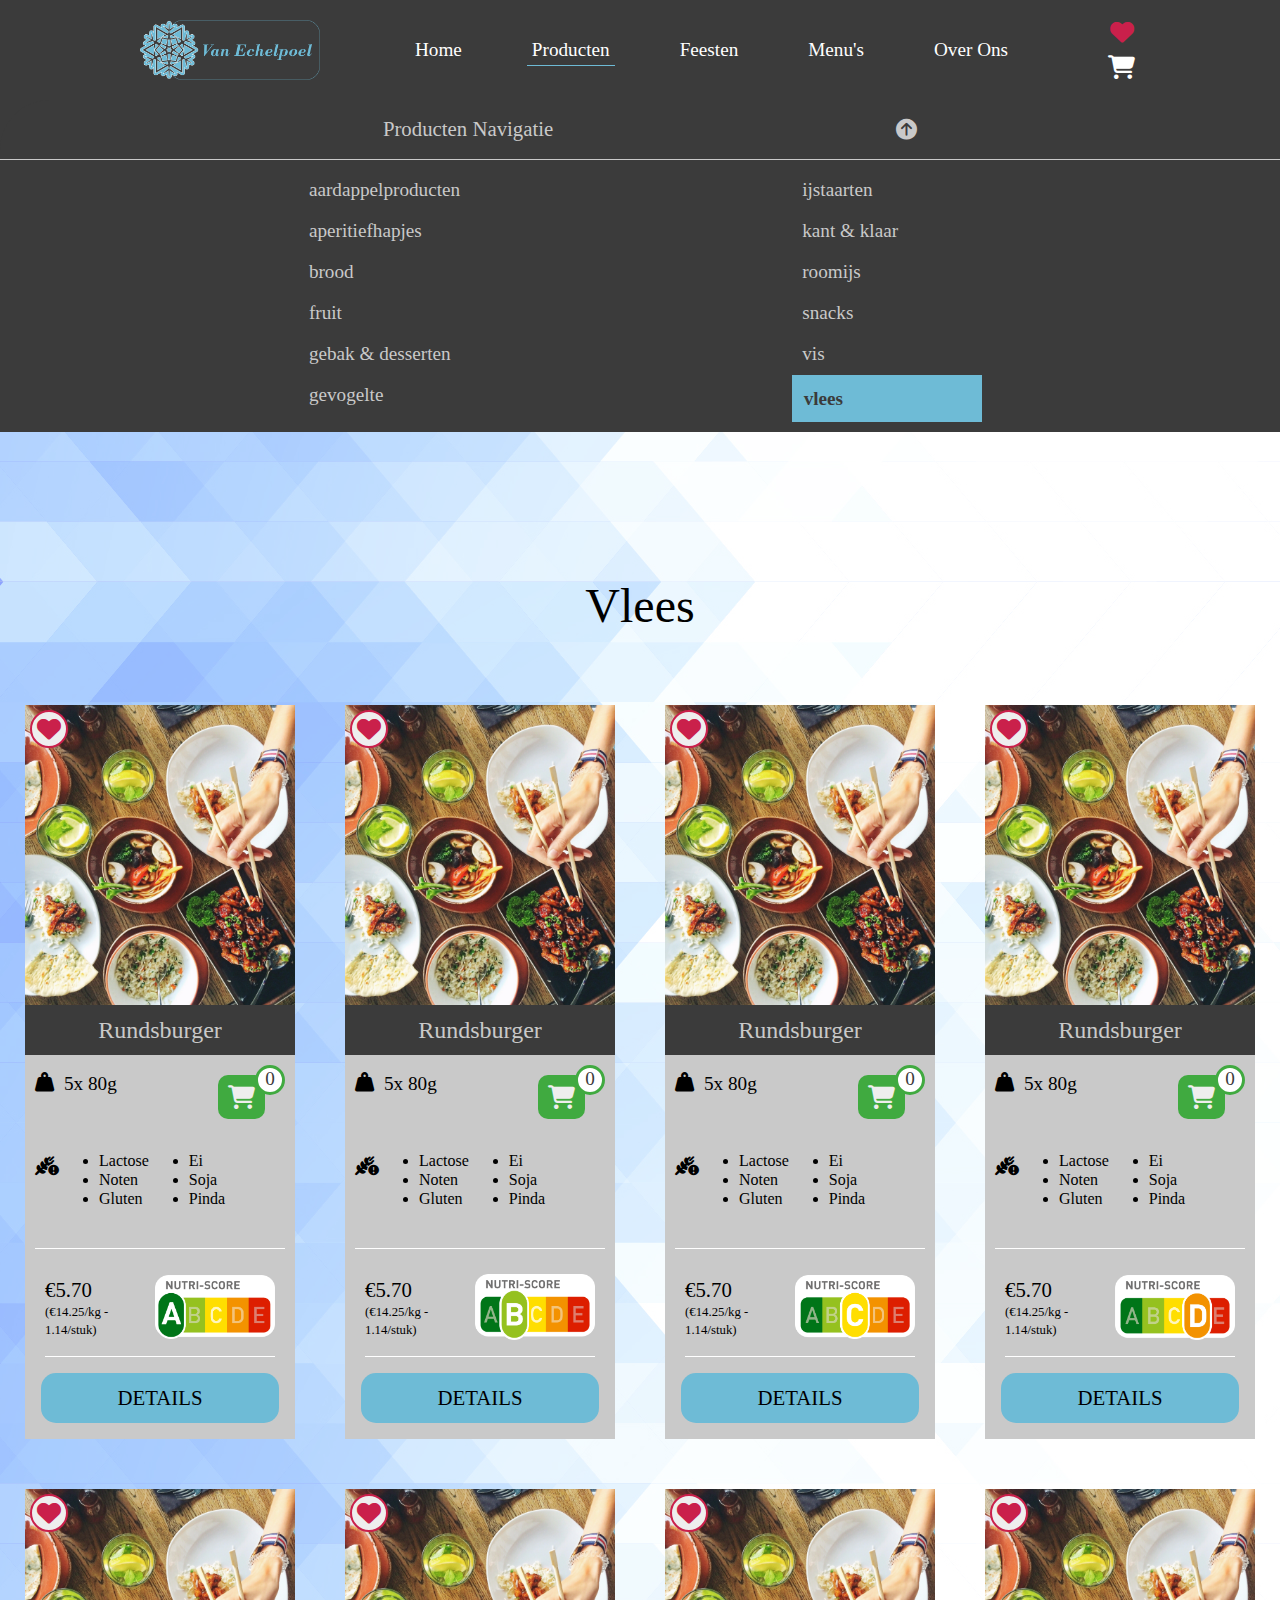
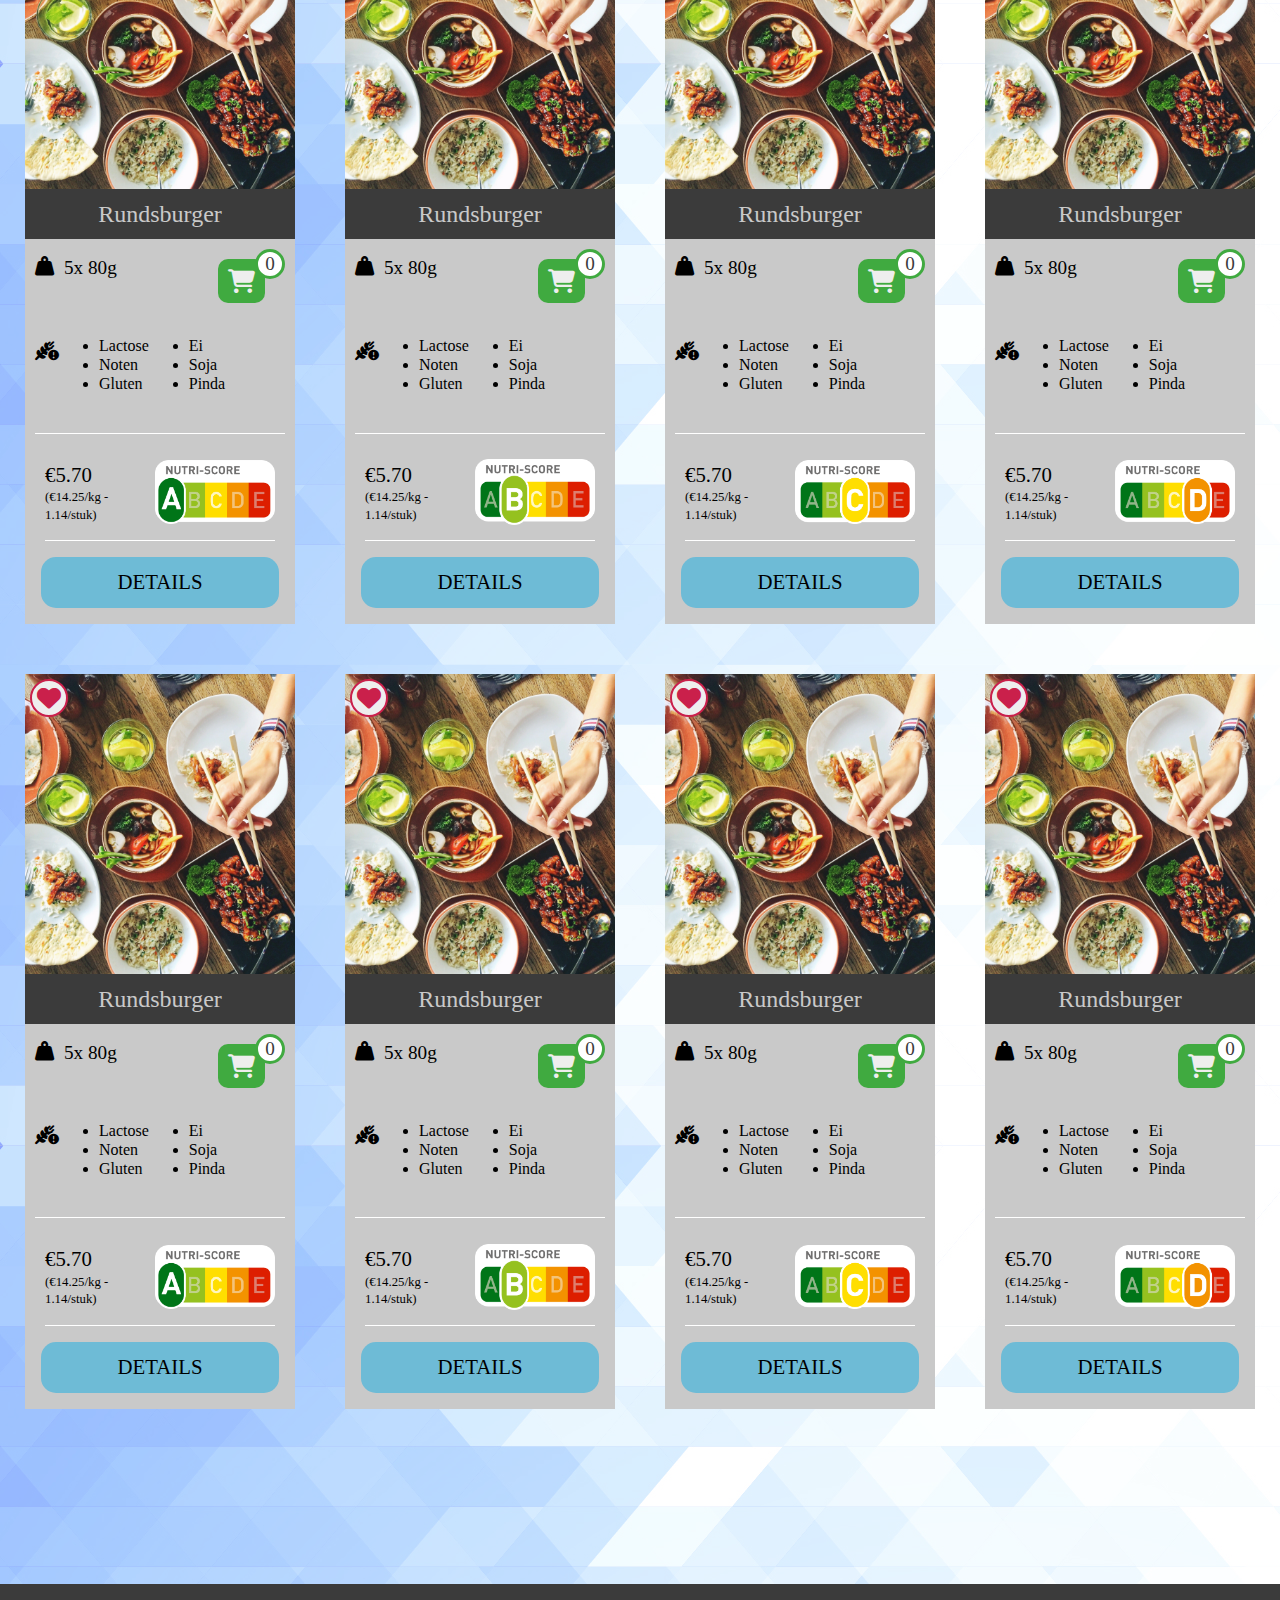
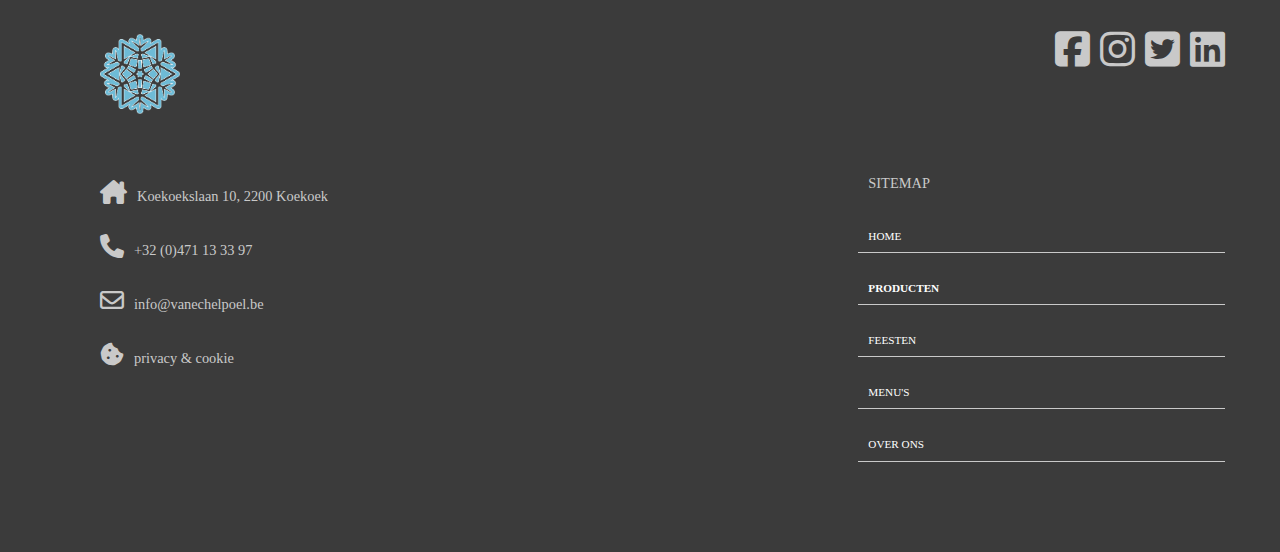
==== commit 45b3af42: "index foto's aangepast" ====
--- a/producten/product_categorie.html
+++ b/producten/product_categorie.html
@@ -1,5 +1,5 @@
 <!DOCTYPE html>
-<html lang="nl-NL">
+<html class="background" lang="nl-NL">
 
 <head>
     <meta charset="UTF-8">
@@ -11,11 +11,11 @@
     <script src="https://cdnjs.cloudflare.com/ajax/libs/jquery/3.6.3/jquery.min.js"></script>
 </head>
 
-<body class="homepage">
+<body>
 
     <div class="navcontainer">
         <nav class="mainnav">
-            <a class="nav-branding" href="#" title="Van Echelpoel logo"><img src="../images/logo/logo2.png"
+            <a class="nav-branding" href="../index.html" title="Van Echelpoel logo"><img src="../images/logo/logo2.png"
                     alt="Van Echelpoel logo"></a>
 
             <ul class="nav-menu">
@@ -75,7 +75,7 @@
 
         <h1>Vlees</h1>
 
-        <section class="background">
+        <section>
 
             <div class="container">
 
--- a/css/opmaak.css
+++ b/css/opmaak.css
@@ -208,8 +208,6 @@
 .background::after {
     content: "";
     background: #3B3B3B url(../images/background/background-longscreen.jpg);
-    background-position: contain;
-    background-repeat: repeat;
     opacity: 0.5;
     top: -500px;
     left: 0;
@@ -222,14 +220,12 @@
 @media screen and (min-width: 400px) {
     .background::after {
         background: #3B3B3B url(../images/background/background.jpg);
-        background-position: contain;
     }
 }
 
 @media screen and (min-width: 1925px) {
     .background::after {
         background: #3B3B3B url(../images/background/background-widescreen.jpg);
-        background-position: contain;
     }
 }
 
@@ -377,6 +373,7 @@
 
     .product-card img {
         max-height: 100%;
+        object-fit: cover;
     }
 
     .product-card-top {
@@ -390,6 +387,8 @@
         height: 55%;
         display: flex;
         flex-direction: row;
+        justify-content: space-evenly;
+        width: 100%;
     }
 
     .product-card-top button {
@@ -426,6 +425,7 @@
     max-width: 400px;
     text-transform: capitalize;
     font-weight: bold;
+    height: 100%;
 }
 
 .weekproduct-card-header {
@@ -474,18 +474,23 @@
     .weekproduct-card {
         height: 100%;
         margin: 0 10px;
+        display: flex;
+        flex-direction: column;
+        justify-content: space-between;
+        width: 200px;
     }
 
     .weekproduct-card-header {
         display: flex;
         justify-content: center;
         align-items: center;
-        height: 50px;
+        padding: 1em;
         background-color: #EEEEEE;
         font-size: 1.2rem;
     }
 
     .weekproduct-card img {
+        height: 240px;
         width: 100%;
         background: #3B3B3B no-repeat center/cover;
     }
@@ -501,7 +506,7 @@
 
     .product-card-footer {
         padding: 0;
-        margin: 0;
+        margin: .1em;
         background: none;
         height: auto;
     }
@@ -509,6 +514,7 @@
     .product-card-footer a button {
         padding: 7px;
         margin: 5px 0;
+        padding: 1em;
     }
 
     .hide-bigscreen {
@@ -561,7 +567,8 @@
 }
 
 .weekmenu-card img {
-    max-height: 400px;
+    object-fit: cover;
+    height: 200px;
     width: 100%;
     background: #3B3B3B no-repeat center/cover;
 }
@@ -570,15 +577,43 @@
     display: flex;
     align-items: center;
     justify-content: center;
-    background: #EEEEEE;
+    background: #c9c9c9;
     color: #3B3B3B;
     height: 65px;
-    border-bottom: 1px #3B3B3B solid;
+}
+
+.weekmenu-card-info {
+    text-align: left;
+    color: #3B3B3B;
+    background: #c9c9c9;
+    border: #EEEEEE 1px solid;
+    height: 150px;
+    padding: 20px 10px;
+}
+
+.fa-clock::before {
+    margin-right: 4px;
+}
+
+.weekmenu-card-info span {
+    margin: 0 5px 10px 0;
+    font-size: 1rem;
+}
+
+.allergies {
+    display: flex;
+    flex-direction: row;
+}
+
+.weekmenu-card-info ul {
+    margin: 0;
+    padding: 0;
+    list-style: none;
 }
 
 .weekmenu-card-footer {
     padding: 0.5em;
-    background-color: #EEEEEE;
+    background-color: #c9c9c9;
     display: flex;
     justify-content: center;
     align-items: center;
@@ -1118,6 +1153,7 @@
     text-transform: uppercase;
     transition: all 0.6s;
     font-weight: bold;
+    padding: 1em;
 }
 
 .productpage-card a {
@@ -1152,6 +1188,10 @@
     width: 100%;
     min-width: 325px;
     color: #c9c9c9;
+}
+
+.nav-card:hover {
+    color: #6EBBD6;
 }
 
 .nav-card-container {
@@ -1239,7 +1279,6 @@
     background: #6EBBD6;
     color: #3B3B3B;
     padding: .2em .3em;
-    border-radius: 10px;
 }
 
 .nav-card .active {
@@ -1248,7 +1287,6 @@
     border-bottom: #6EBBD6 1px solid;
     background-color: #6EBBD6;
     padding: .2em .3em;
-    border-radius: 10px;
 }
 
 .nav-card .active a {
@@ -1420,6 +1458,11 @@
     padding: 1em;
 }
 
+.details a:hover {
+    background: #2C4B57;
+    color: #c9c9c9;
+}
+
 .details a {
     display: block;
     padding: 15px;
@@ -1430,6 +1473,15 @@
     text-transform: uppercase;
     text-decoration: none;
     color: black;
+    transition: all 0.5s;
+}
+
+.productmain-categorie .container:last-child {
+    margin-bottom: 150px;
+}
+
+.shoppingcard:hover .fa-cart-shopping {
+    color: #6EBBD6;
 }
 
 @media screen and (min-width: 800px) {
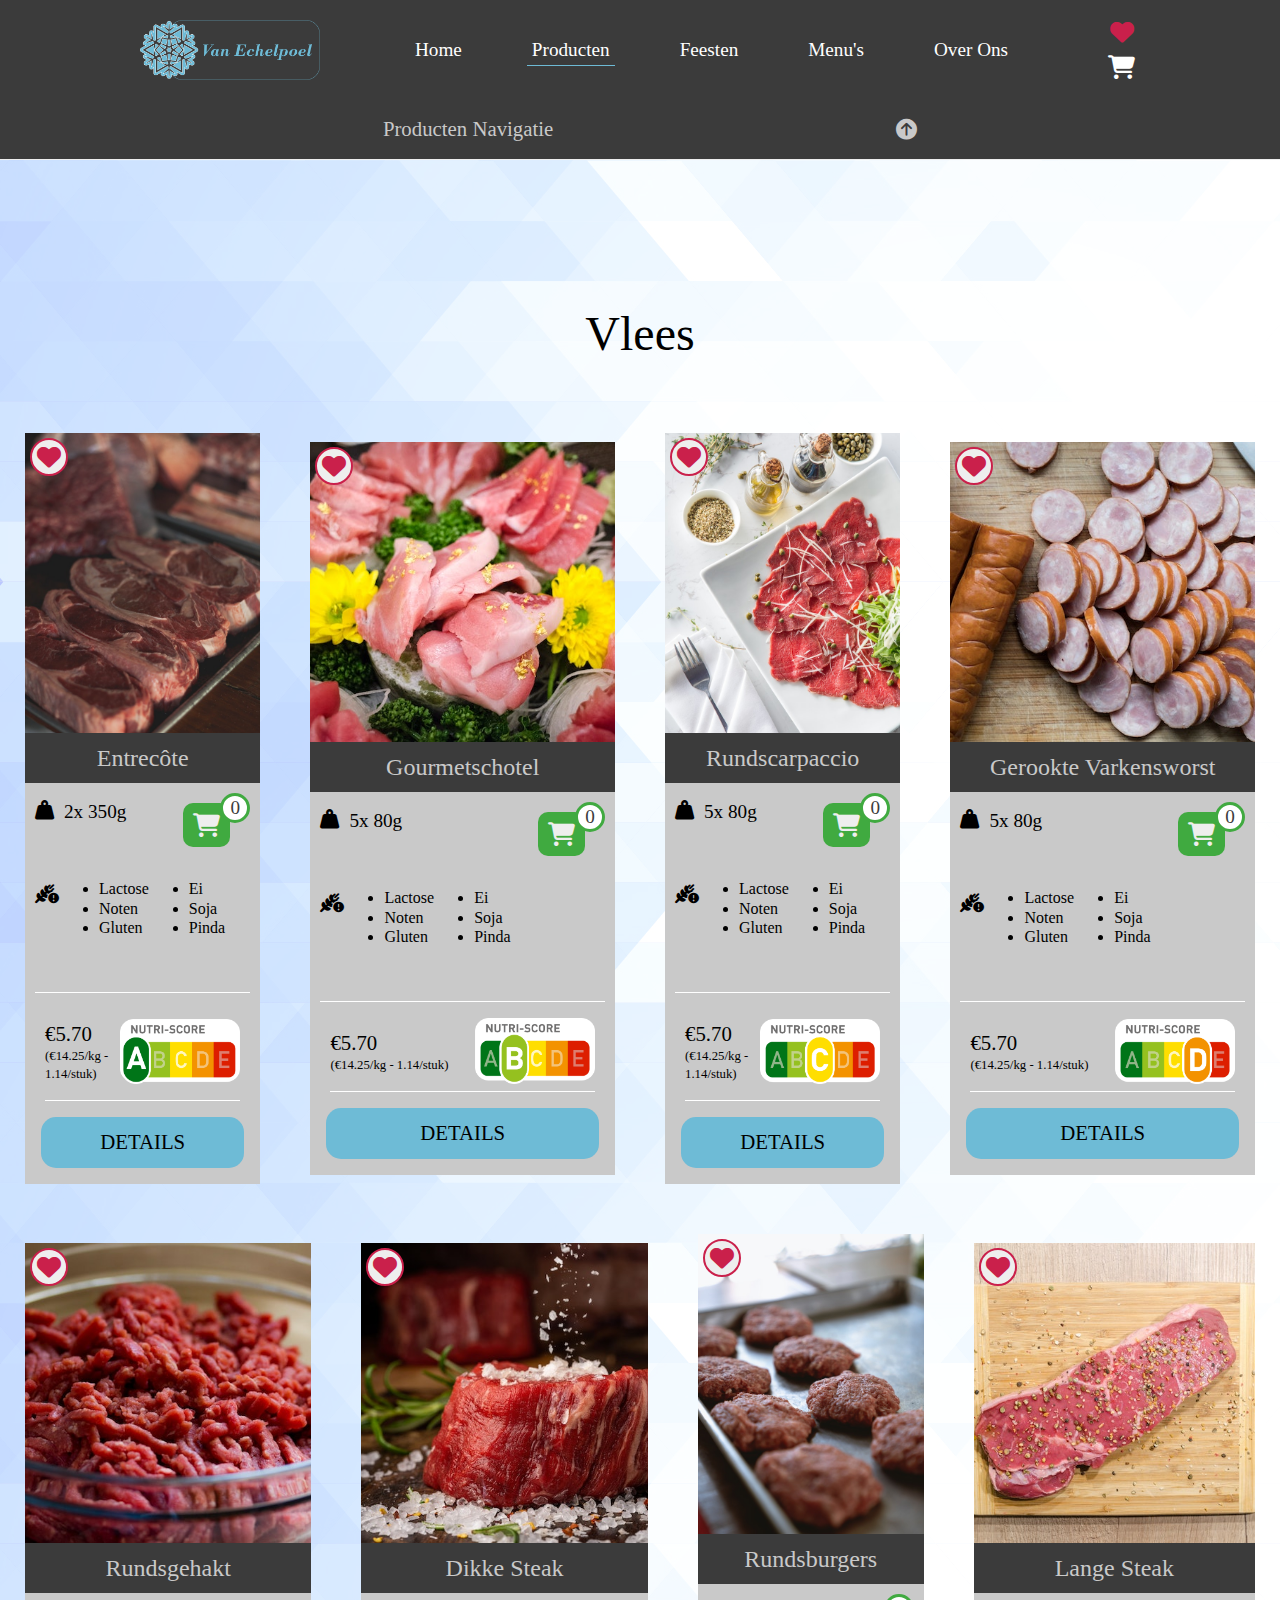
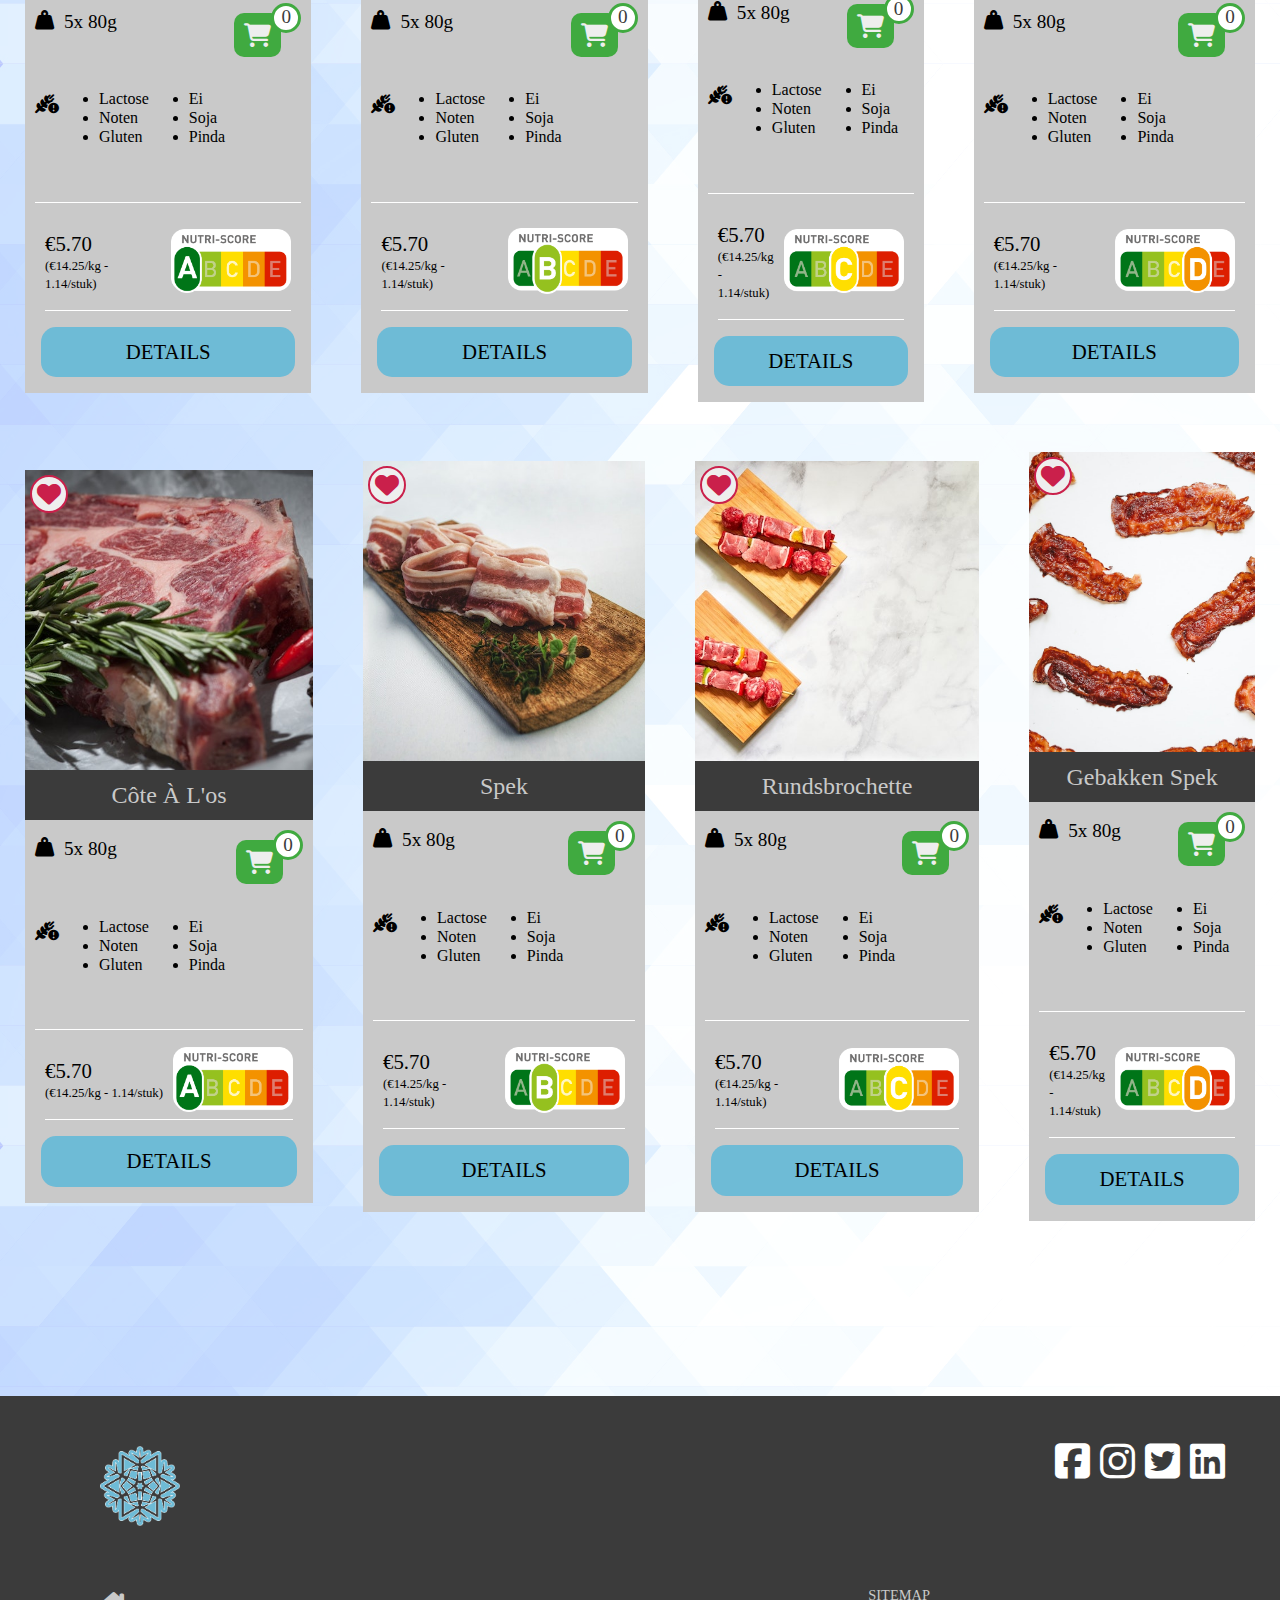
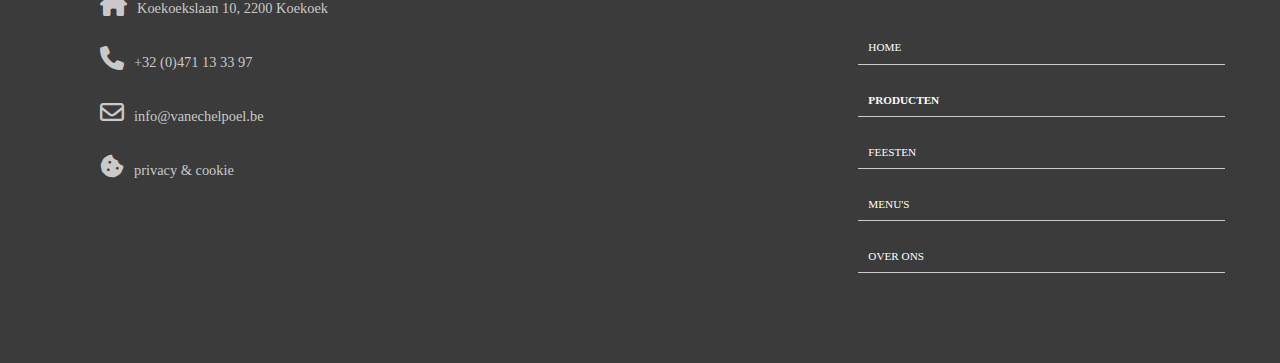
==== commit 3fed0fb4: "alt & titles ingevuld, afbeeldingen een fixed height gegeven" ====
--- a/producten/product_categorie.html
+++ b/producten/product_categorie.html
@@ -11,11 +11,11 @@
     <script src="https://cdnjs.cloudflare.com/ajax/libs/jquery/3.6.3/jquery.min.js"></script>
 </head>
 
-<body>
+<body class="homepage">
 
     <div class="navcontainer">
         <nav class="mainnav">
-            <a class="nav-branding" href="../index.html" title="Van Echelpoel logo"><img src="../images/logo/logo2.png"
+            <a class="nav-branding" href="#" title="Van Echelpoel logo"><img src="../images/logo/logo2.png"
                     alt="Van Echelpoel logo"></a>
 
             <ul class="nav-menu">
@@ -24,7 +24,7 @@
                     <h2>diepvriesproducten & catering</h2>
                 </li>
                 <li class="nav-item"><a class="nav-link" href="../index.html" title="Home">Home</a></li>
-                <li class="nav-item"><a class="nav-link active-link" href="#" title="Diensten">Producten</a></li>
+                <li class="nav-item"><a class="nav-link active-link" href="producten.html" title="Diensten">Producten</a></li>
                 <li class="nav-item"><a class="nav-link" href="#" title="Het team">Feesten</a></li>
                 <li class="nav-item"><a class="nav-link" href="#" title="Contact">Menu's</a></li>
                 <li class="nav-item"><a class="nav-link" href="#" title="Contact">Over Ons</a></li>
@@ -54,20 +54,20 @@
                 </div>
                 <div class="nav-card-body">
                     <ul>
-                        <li><a class="productnav-link" href="#" title="">aardappelproducten</a></li>
-                        <li><a class="productnav-link" href="#" title="">aperitiefhapjes</a></li>
-                        <li><a class="productnav-link" href="#" title="">brood</a></li>
-                        <li><a class="productnav-link" href="#" title="">fruit</a></li>
-                        <li><a class="productnav-link" href="#" title="">gebak & desserten</a></li>
-                        <li><a class="productnav-link" href="#" title="">gevogelte</a></li>
+                        <li><a class="productnav-link" href="#" title="aardappelproducten">aardappelproducten</a></li>
+                        <li><a class="productnav-link" href="#" title="aperitiefhapjes">aperitiefhapjes</a></li>
+                        <li><a class="productnav-link" href="#" title="brood">brood</a></li>
+                        <li><a class="productnav-link" href="#" title="fruit">fruit</a></li>
+                        <li><a class="productnav-link" href="#" title="gebak & desserten">gebak & desserten</a></li>
+                        <li><a class="productnav-link" href="#" title="gevogelte">gevogelte</a></li>
                     </ul>
                     <ul>
-                        <li><a class="productnav-link" href="#" title="">ijstaarten</a></li>
-                        <li><a class="productnav-link" href="#" title="">kant & klaar</a></li>
-                        <li><a class="productnav-link" href="#" title="">roomijs</a></li>
-                        <li><a class="productnav-link" href="#" title="">snacks</a></li>
-                        <li><a class="productnav-link" href="#" title="">vis</a></li>
-                        <li class="active"><a class="productnav-link" href="#" title="">vlees</a></li>
+                        <li><a class="productnav-link" href="#" title="ijstaarten">ijstaarten</a></li>
+                        <li><a class="productnav-link" href="#" title="kant & klaar">kant & klaar</a></li>
+                        <li><a class="productnav-link" href="#" title="roomijs">roomijs</a></li>
+                        <li><a class="productnav-link" href="#" title="snacks">snacks</a></li>
+                        <li><a class="productnav-link" href="#" title="vis">vis</a></li>
+                        <li class="active"><a class="productnav-link" href="#" title="vlees">vlees</a></li>
                     </ul>
                 </div>
             </div>
@@ -84,101 +84,101 @@
                         <div class="flex-container">
                             <article class="categoriecard">
                                 <span><a href="#" class="fa-solid fa-heart"></a></span>
-                                <span class="sr-only">Favoriete producten</span>
-                                <figure>
-                                    <img src="../images/product-card.jpg" alt="">
-                                    <figcaption>rundsburger</figcaption>
-                                </figure>
-                                <section class="data">
-                                    <div>
-                                        <span>
-                                            <span class="fa-solid fa-weight-hanging"></span>
-                                            <span class="sr-only">gewicht</span>
-                                            <p>5x 80g</p>
-                                        </span>
-                                        <span>
-                                            <span class="fa-solid fa-wheat-awn-circle-exclamation"></span>
-                                            <span class="sr-only">allergieën</span>
-                                            <ul>
-                                                <li>lactose</li>
-                                                <li>noten</li>
-                                                <li>gluten</li>
-                                            </ul>
-                                            <ul>
-                                                <li>ei</li>
-                                                <li>soja</li>
-                                                <li>pinda</li>
-                                            </ul>
-                                        </span>
-                                    </div>
-
-                                    <div class="shoppingcard" href="#" title="">
-                                        <p class="number">0</p>
-                                        <span class="fa-solid fa-cart-shopping"></span>
-                                        <span class="sr-only">Winkelwagen</span>
-                                    </div>
-
-                                </section>
-                                <section class="price">
-                                    <ul>
-                                        <li>€5.70</li>
-                                        <li>(€14.25/kg - 1.14/stuk)</li>
-                                    </ul>
-                                    <img src="../images/nutri score/NUTRI-SCORE-A.png" alt="nutriscore">
-                                </section>
-                                <section class="details">
-                                    <a href="#" title="">Details</a>
-                                </section>
-                            </article>
-                        </div>
-
-                        <div class="flex-container">
-                            <article class="categoriecard">
-                                <span><a href="#" class="fa-solid fa-heart"></a></span>
-                                <span class="sr-only">Favoriete producten</span>
-                                <figure>
-                                    <img src="../images/product-card.jpg" alt="">
-                                    <figcaption>rundsburger</figcaption>
-                                </figure>
-                                <section class="data">
-                                    <div>
-                                        <span>
-                                            <span class="fa-solid fa-weight-hanging"></span>
-                                            <span class="sr-only">gewicht</span>
-                                            <p>5x 80g</p>
-                                        </span>
-                                        <span>
-                                            <span class="fa-solid fa-wheat-awn-circle-exclamation"></span>
-                                            <span class="sr-only">allergieën</span>
-                                            <ul>
-                                                <li>lactose</li>
-                                                <li>noten</li>
-                                                <li>gluten</li>
-                                            </ul>
-                                            <ul>
-                                                <li>ei</li>
-                                                <li>soja</li>
-                                                <li>pinda</li>
-                                            </ul>
-                                        </span>
-                                    </div>
-
-                                    <div class="shoppingcard" href="#" title="">
-                                        <p class="number">0</p>
-                                        <span class="fa-solid fa-cart-shopping"></span>
-                                        <span class="sr-only">Winkelwagen</span>
-                                    </div>
-
-                                </section>
-                                <section class="price">
-                                    <ul>
-                                        <li>€5.70</li>
-                                        <li>(€14.25/kg - 1.14/stuk)</li>
-                                    </ul>
-                                    <img src="../images/nutri score/NUTRI-SCORE-B.png" alt="nutriscore">
-                                </section>
-                                <section class="details">
-                                    <a href="#" title="">Details</a>
+                                <span class="sr-only">Toevoegen aan favoriete producten</span>
+                                <figure>
+                                    <img src="../images/voeding/vlees/vlees1.jpg" alt="Afbeelding van een aantal rauwe entrecôtes">
+                                    <figcaption>entrecôte</figcaption>
+                                </figure>
+                                <section class="data">
+                                    <div>
+                                        <span>
+                                            <span class="fa-solid fa-weight-hanging"></span>
+                                            <span class="sr-only">gewicht</span>
+                                            <p>2x 350g</p>
+                                        </span>
+                                        <span>
+                                            <span class="fa-solid fa-wheat-awn-circle-exclamation"></span>
+                                            <span class="sr-only">allergieën</span>
+                                            <ul>
+                                                <li>lactose</li>
+                                                <li>noten</li>
+                                                <li>gluten</li>
+                                            </ul>
+                                            <ul>
+                                                <li>ei</li>
+                                                <li>soja</li>
+                                                <li>pinda</li>
+                                            </ul>
+                                        </span>
+                                    </div>
+
+                                    <div class="shoppingcard">
+                                        <p class="number">0</p>
+                                        <span class="fa-solid fa-cart-shopping"></span>
+                                        <span class="sr-only">Toevoegen aan Winkelmandje</span>
+                                    </div>
+
+                                </section>
+                                <section class="price">
+                                    <ul>
+                                        <li>€5.70</li>
+                                        <li>(€14.25/kg - 1.14/stuk)</li>
+                                    </ul>
+                                    <img src="../images/nutri score/NUTRI-SCORE-A.png" alt="nutriscore A">
+                                </section>
+                                <section class="details">
+                                    <a href="#" title="Bekijk details van dit product">Details</a>
+                                </section>
+                            </article>
+                        </div>
+
+                        <div class="flex-container">
+                            <article class="categoriecard">
+                                <span><a href="#" class="fa-solid fa-heart"></a></span>
+                                <span class="sr-only">Toevoegen aan favoriete producten</span>
+                                <figure>
+                                    <img src="../images/voeding/vlees/vlees2.jpg" alt="Afbeelding van gourmetschotel">
+                                    <figcaption>gourmetschotel</figcaption>
+                                </figure>
+                                <section class="data">
+                                    <div>
+                                        <span>
+                                            <span class="fa-solid fa-weight-hanging"></span>
+                                            <span class="sr-only">gewicht</span>
+                                            <p>5x 80g</p>
+                                        </span>
+                                        <span>
+                                            <span class="fa-solid fa-wheat-awn-circle-exclamation"></span>
+                                            <span class="sr-only">allergieën</span>
+                                            <ul>
+                                                <li>lactose</li>
+                                                <li>noten</li>
+                                                <li>gluten</li>
+                                            </ul>
+                                            <ul>
+                                                <li>ei</li>
+                                                <li>soja</li>
+                                                <li>pinda</li>
+                                            </ul>
+                                        </span>
+                                    </div>
+
+                                    <div class="shoppingcard">
+                                        <p class="number">0</p>
+                                        <span class="fa-solid fa-cart-shopping"></span>
+                                        <span class="sr-only">Toevoegen aan Winkelmandje</span>
+                                    </div>
+
+                                </section>
+                                <section class="price">
+                                    <ul>
+                                        <li>€5.70</li>
+                                        <li>(€14.25/kg - 1.14/stuk)</li>
+                                    </ul>
+                                    <img src="../images/nutri score/NUTRI-SCORE-B.png" alt="nutriscore B">
+                                </section>
+                                <section class="details">
+                                    <a href="#" title="Bekijk details van dit product">Details</a>
                                 </section>
                             </article>
                         </div>
@@ -188,101 +188,101 @@
                         <div class="flex-container">
                             <article class="categoriecard">
                                 <span><a href="#" class="fa-solid fa-heart"></a></span>
-                                <span class="sr-only">Favoriete producten</span>
-                                <figure>
-                                    <img src="../images/product-card.jpg" alt="">
-                                    <figcaption>rundsburger</figcaption>
-                                </figure>
-                                <section class="data">
-                                    <div>
-                                        <span>
-                                            <span class="fa-solid fa-weight-hanging"></span>
-                                            <span class="sr-only">gewicht</span>
-                                            <p>5x 80g</p>
-                                        </span>
-                                        <span>
-                                            <span class="fa-solid fa-wheat-awn-circle-exclamation"></span>
-                                            <span class="sr-only">allergieën</span>
-                                            <ul>
-                                                <li>lactose</li>
-                                                <li>noten</li>
-                                                <li>gluten</li>
-                                            </ul>
-                                            <ul>
-                                                <li>ei</li>
-                                                <li>soja</li>
-                                                <li>pinda</li>
-                                            </ul>
-                                        </span>
-                                    </div>
-
-                                    <div class="shoppingcard" href="#" title="">
-                                        <p class="number">0</p>
-                                        <span class="fa-solid fa-cart-shopping"></span>
-                                        <span class="sr-only">Winkelwagen</span>
-                                    </div>
-
-                                </section>
-                                <section class="price">
-                                    <ul>
-                                        <li>€5.70</li>
-                                        <li>(€14.25/kg - 1.14/stuk)</li>
-                                    </ul>
-                                    <img src="../images/nutri score/NUTRI-SCORE-C.png" alt="nutriscore">
-                                </section>
-                                <section class="details">
-                                    <a href="#" title="">Details</a>
-                                </section>
-                            </article>
-                        </div>
-
-                        <div class="flex-container">
-                            <article class="categoriecard">
-                                <span><a href="#" class="fa-solid fa-heart"></a></span>
-                                <span class="sr-only">Favoriete producten</span>
-                                <figure>
-                                    <img src="../images/product-card.jpg" alt="">
-                                    <figcaption>rundsburger</figcaption>
-                                </figure>
-                                <section class="data">
-                                    <div>
-                                        <span>
-                                            <span class="fa-solid fa-weight-hanging"></span>
-                                            <span class="sr-only">gewicht</span>
-                                            <p>5x 80g</p>
-                                        </span>
-                                        <span>
-                                            <span class="fa-solid fa-wheat-awn-circle-exclamation"></span>
-                                            <span class="sr-only">allergieën</span>
-                                            <ul>
-                                                <li>lactose</li>
-                                                <li>noten</li>
-                                                <li>gluten</li>
-                                            </ul>
-                                            <ul>
-                                                <li>ei</li>
-                                                <li>soja</li>
-                                                <li>pinda</li>
-                                            </ul>
-                                        </span>
-                                    </div>
-
-                                    <div class="shoppingcard" href="#" title="">
-                                        <p class="number">0</p>
-                                        <span class="fa-solid fa-cart-shopping"></span>
-                                        <span class="sr-only">Winkelwagen</span>
-                                    </div>
-
-                                </section>
-                                <section class="price">
-                                    <ul>
-                                        <li>€5.70</li>
-                                        <li>(€14.25/kg - 1.14/stuk)</li>
-                                    </ul>
-                                    <img src="../images/nutri score/NUTRI-SCORE-D.png" alt="nutriscore">
-                                </section>
-                                <section class="details">
-                                    <a href="#" title="">Details</a>
+                                <span class="sr-only">Toevoegen aan favoriete producten</span>
+                                <figure>
+                                    <img src="../images/voeding/vlees/vlees3.jpg" alt="Afbeelding van rundscarpaccio">
+                                    <figcaption>rundscarpaccio</figcaption>
+                                </figure>
+                                <section class="data">
+                                    <div>
+                                        <span>
+                                            <span class="fa-solid fa-weight-hanging"></span>
+                                            <span class="sr-only">gewicht</span>
+                                            <p>5x 80g</p>
+                                        </span>
+                                        <span>
+                                            <span class="fa-solid fa-wheat-awn-circle-exclamation"></span>
+                                            <span class="sr-only">allergieën</span>
+                                            <ul>
+                                                <li>lactose</li>
+                                                <li>noten</li>
+                                                <li>gluten</li>
+                                            </ul>
+                                            <ul>
+                                                <li>ei</li>
+                                                <li>soja</li>
+                                                <li>pinda</li>
+                                            </ul>
+                                        </span>
+                                    </div>
+
+                                    <div class="shoppingcard">
+                                        <p class="number">0</p>
+                                        <span class="fa-solid fa-cart-shopping"></span>
+                                        <span class="sr-only">Toevoegen aan Winkelmandje</span>
+                                    </div>
+
+                                </section>
+                                <section class="price">
+                                    <ul>
+                                        <li>€5.70</li>
+                                        <li>(€14.25/kg - 1.14/stuk)</li>
+                                    </ul>
+                                    <img src="../images/nutri score/NUTRI-SCORE-C.png" alt="nutriscore C">
+                                </section>
+                                <section class="details">
+                                    <a href="#" title="Bekijk details van dit product">Details</a>
+                                </section>
+                            </article>
+                        </div>
+
+                        <div class="flex-container">
+                            <article class="categoriecard">
+                                <span><a href="#" class="fa-solid fa-heart"></a></span>
+                                <span class="sr-only">Toevoegen aan favoriete producten</span>
+                                <figure>
+                                    <img src="../images/voeding/vlees/vlees4.jpg" alt="Afbeelding van gerookte worst">
+                                    <figcaption>gerookte varkensworst</figcaption>
+                                </figure>
+                                <section class="data">
+                                    <div>
+                                        <span>
+                                            <span class="fa-solid fa-weight-hanging"></span>
+                                            <span class="sr-only">gewicht</span>
+                                            <p>5x 80g</p>
+                                        </span>
+                                        <span>
+                                            <span class="fa-solid fa-wheat-awn-circle-exclamation"></span>
+                                            <span class="sr-only">allergieën</span>
+                                            <ul>
+                                                <li>lactose</li>
+                                                <li>noten</li>
+                                                <li>gluten</li>
+                                            </ul>
+                                            <ul>
+                                                <li>ei</li>
+                                                <li>soja</li>
+                                                <li>pinda</li>
+                                            </ul>
+                                        </span>
+                                    </div>
+
+                                    <div class="shoppingcard">
+                                        <p class="number">0</p>
+                                        <span class="fa-solid fa-cart-shopping"></span>
+                                        <span class="sr-only">Toevoegen aan Winkelmandje</span>
+                                    </div>
+
+                                </section>
+                                <section class="price">
+                                    <ul>
+                                        <li>€5.70</li>
+                                        <li>(€14.25/kg - 1.14/stuk)</li>
+                                    </ul>
+                                    <img src="../images/nutri score/NUTRI-SCORE-D.png" alt="nutriscore D">
+                                </section>
+                                <section class="details">
+                                    <a href="#" title="Bekijk details van dit product">Details</a>
                                 </section>
                             </article>
                         </div>
@@ -296,101 +296,101 @@
                         <div class="flex-container">
                             <article class="categoriecard">
                                 <span><a href="#" class="fa-solid fa-heart"></a></span>
-                                <span class="sr-only">Favoriete producten</span>
-                                <figure>
-                                    <img src="../images/product-card.jpg" alt="">
-                                    <figcaption>rundsburger</figcaption>
-                                </figure>
-                                <section class="data">
-                                    <div>
-                                        <span>
-                                            <span class="fa-solid fa-weight-hanging"></span>
-                                            <span class="sr-only">gewicht</span>
-                                            <p>5x 80g</p>
-                                        </span>
-                                        <span>
-                                            <span class="fa-solid fa-wheat-awn-circle-exclamation"></span>
-                                            <span class="sr-only">allergieën</span>
-                                            <ul>
-                                                <li>lactose</li>
-                                                <li>noten</li>
-                                                <li>gluten</li>
-                                            </ul>
-                                            <ul>
-                                                <li>ei</li>
-                                                <li>soja</li>
-                                                <li>pinda</li>
-                                            </ul>
-                                        </span>
-                                    </div>
-
-                                    <div class="shoppingcard" href="#" title="">
-                                        <p class="number">0</p>
-                                        <span class="fa-solid fa-cart-shopping"></span>
-                                        <span class="sr-only">Winkelwagen</span>
-                                    </div>
-
-                                </section>
-                                <section class="price">
-                                    <ul>
-                                        <li>€5.70</li>
-                                        <li>(€14.25/kg - 1.14/stuk)</li>
-                                    </ul>
-                                    <img src="../images/nutri score/NUTRI-SCORE-A.png" alt="nutriscore">
-                                </section>
-                                <section class="details">
-                                    <a href="#" title="">Details</a>
-                                </section>
-                            </article>
-                        </div>
-
-                        <div class="flex-container">
-                            <article class="categoriecard">
-                                <span><a href="#" class="fa-solid fa-heart"></a></span>
-                                <span class="sr-only">Favoriete producten</span>
-                                <figure>
-                                    <img src="../images/product-card.jpg" alt="">
-                                    <figcaption>rundsburger</figcaption>
-                                </figure>
-                                <section class="data">
-                                    <div>
-                                        <span>
-                                            <span class="fa-solid fa-weight-hanging"></span>
-                                            <span class="sr-only">gewicht</span>
-                                            <p>5x 80g</p>
-                                        </span>
-                                        <span>
-                                            <span class="fa-solid fa-wheat-awn-circle-exclamation"></span>
-                                            <span class="sr-only">allergieën</span>
-                                            <ul>
-                                                <li>lactose</li>
-                                                <li>noten</li>
-                                                <li>gluten</li>
-                                            </ul>
-                                            <ul>
-                                                <li>ei</li>
-                                                <li>soja</li>
-                                                <li>pinda</li>
-                                            </ul>
-                                        </span>
-                                    </div>
-
-                                    <div class="shoppingcard" href="#" title="">
-                                        <p class="number">0</p>
-                                        <span class="fa-solid fa-cart-shopping"></span>
-                                        <span class="sr-only">Winkelwagen</span>
-                                    </div>
-
-                                </section>
-                                <section class="price">
-                                    <ul>
-                                        <li>€5.70</li>
-                                        <li>(€14.25/kg - 1.14/stuk)</li>
-                                    </ul>
-                                    <img src="../images/nutri score/NUTRI-SCORE-B.png" alt="nutriscore">
-                                </section>
-                                <section class="details">
-                                    <a href="#" title="">Details</a>
+                                <span class="sr-only">Toevoegen aan favoriete producten</span>
+                                <figure>
+                                    <img src="../images/voeding/vlees/vlees5.jpg" alt="Afbeelding van rundsgehakt">
+                                    <figcaption>rundsgehakt</figcaption>
+                                </figure>
+                                <section class="data">
+                                    <div>
+                                        <span>
+                                            <span class="fa-solid fa-weight-hanging"></span>
+                                            <span class="sr-only">gewicht</span>
+                                            <p>5x 80g</p>
+                                        </span>
+                                        <span>
+                                            <span class="fa-solid fa-wheat-awn-circle-exclamation"></span>
+                                            <span class="sr-only">allergieën</span>
+                                            <ul>
+                                                <li>lactose</li>
+                                                <li>noten</li>
+                                                <li>gluten</li>
+                                            </ul>
+                                            <ul>
+                                                <li>ei</li>
+                                                <li>soja</li>
+                                                <li>pinda</li>
+                                            </ul>
+                                        </span>
+                                    </div>
+
+                                    <div class="shoppingcard">
+                                        <p class="number">0</p>
+                                        <span class="fa-solid fa-cart-shopping"></span>
+                                        <span class="sr-only">Toevoegen aan Winkelmandje</span>
+                                    </div>
+
+                                </section>
+                                <section class="price">
+                                    <ul>
+                                        <li>€5.70</li>
+                                        <li>(€14.25/kg - 1.14/stuk)</li>
+                                    </ul>
+                                    <img src="../images/nutri score/NUTRI-SCORE-A.png" alt="nutriscore A">
+                                </section>
+                                <section class="details">
+                                    <a href="#" title="Bekijk details van dit product">Details</a>
+                                </section>
+                            </article>
+                        </div>
+
+                        <div class="flex-container">
+                            <article class="categoriecard">
+                                <span><a href="#" class="fa-solid fa-heart"></a></span>
+                                <span class="sr-only">Toevoegen aan favoriete producten</span>
+                                <figure>
+                                    <img src="../images/voeding/vlees/vlees6.jpg" alt="Afbeelding van een dikke steak">
+                                    <figcaption>dikke steak</figcaption>
+                                </figure>
+                                <section class="data">
+                                    <div>
+                                        <span>
+                                            <span class="fa-solid fa-weight-hanging"></span>
+                                            <span class="sr-only">gewicht</span>
+                                            <p>5x 80g</p>
+                                        </span>
+                                        <span>
+                                            <span class="fa-solid fa-wheat-awn-circle-exclamation"></span>
+                                            <span class="sr-only">allergieën</span>
+                                            <ul>
+                                                <li>lactose</li>
+                                                <li>noten</li>
+                                                <li>gluten</li>
+                                            </ul>
+                                            <ul>
+                                                <li>ei</li>
+                                                <li>soja</li>
+                                                <li>pinda</li>
+                                            </ul>
+                                        </span>
+                                    </div>
+
+                                    <div class="shoppingcard">
+                                        <p class="number">0</p>
+                                        <span class="fa-solid fa-cart-shopping"></span>
+                                        <span class="sr-only">Toevoegen aan Winkelmandje</span>
+                                    </div>
+
+                                </section>
+                                <section class="price">
+                                    <ul>
+                                        <li>€5.70</li>
+                                        <li>(€14.25/kg - 1.14/stuk)</li>
+                                    </ul>
+                                    <img src="../images/nutri score/NUTRI-SCORE-B.png" alt="nutriscore B">
+                                </section>
+                                <section class="details">
+                                    <a href="#" title="Bekijk details van dit product">Details</a>
                                 </section>
                             </article>
                         </div>
@@ -400,101 +400,101 @@
                         <div class="flex-container">
                             <article class="categoriecard">
                                 <span><a href="#" class="fa-solid fa-heart"></a></span>
-                                <span class="sr-only">Favoriete producten</span>
-                                <figure>
-                                    <img src="../images/product-card.jpg" alt="">
-                                    <figcaption>rundsburger</figcaption>
-                                </figure>
-                                <section class="data">
-                                    <div>
-                                        <span>
-                                            <span class="fa-solid fa-weight-hanging"></span>
-                                            <span class="sr-only">gewicht</span>
-                                            <p>5x 80g</p>
-                                        </span>
-                                        <span>
-                                            <span class="fa-solid fa-wheat-awn-circle-exclamation"></span>
-                                            <span class="sr-only">allergieën</span>
-                                            <ul>
-                                                <li>lactose</li>
-                                                <li>noten</li>
-                                                <li>gluten</li>
-                                            </ul>
-                                            <ul>
-                                                <li>ei</li>
-                                                <li>soja</li>
-                                                <li>pinda</li>
-                                            </ul>
-                                        </span>
-                                    </div>
-
-                                    <div class="shoppingcard" href="#" title="">
-                                        <p class="number">0</p>
-                                        <span class="fa-solid fa-cart-shopping"></span>
-                                        <span class="sr-only">Winkelwagen</span>
-                                    </div>
-
-                                </section>
-                                <section class="price">
-                                    <ul>
-                                        <li>€5.70</li>
-                                        <li>(€14.25/kg - 1.14/stuk)</li>
-                                    </ul>
-                                    <img src="../images/nutri score/NUTRI-SCORE-C.png" alt="nutriscore">
-                                </section>
-                                <section class="details">
-                                    <a href="#" title="">Details</a>
-                                </section>
-                            </article>
-                        </div>
-
-                        <div class="flex-container">
-                            <article class="categoriecard">
-                                <span><a href="#" class="fa-solid fa-heart"></a></span>
-                                <span class="sr-only">Favoriete producten</span>
-                                <figure>
-                                    <img src="../images/product-card.jpg" alt="">
-                                    <figcaption>rundsburger</figcaption>
-                                </figure>
-                                <section class="data">
-                                    <div>
-                                        <span>
-                                            <span class="fa-solid fa-weight-hanging"></span>
-                                            <span class="sr-only">gewicht</span>
-                                            <p>5x 80g</p>
-                                        </span>
-                                        <span>
-                                            <span class="fa-solid fa-wheat-awn-circle-exclamation"></span>
-                                            <span class="sr-only">allergieën</span>
-                                            <ul>
-                                                <li>lactose</li>
-                                                <li>noten</li>
-                                                <li>gluten</li>
-                                            </ul>
-                                            <ul>
-                                                <li>ei</li>
-                                                <li>soja</li>
-                                                <li>pinda</li>
-                                            </ul>
-                                        </span>
-                                    </div>
-
-                                    <div class="shoppingcard" href="#" title="">
-                                        <p class="number">0</p>
-                                        <span class="fa-solid fa-cart-shopping"></span>
-                                        <span class="sr-only">Winkelwagen</span>
-                                    </div>
-
-                                </section>
-                                <section class="price">
-                                    <ul>
-                                        <li>€5.70</li>
-                                        <li>(€14.25/kg - 1.14/stuk)</li>
-                                    </ul>
-                                    <img src="../images/nutri score/NUTRI-SCORE-D.png" alt="nutriscore">
-                                </section>
-                                <section class="details">
-                                    <a href="#" title="">Details</a>
+                                <span class="sr-only">Toevoegen aan favoriete producten</span>
+                                <figure>
+                                    <img src="../images/voeding/vlees/vlees7.jpg" alt="Afbeelding van rundsburgers">
+                                    <figcaption>rundsburgers</figcaption>
+                                </figure>
+                                <section class="data">
+                                    <div>
+                                        <span>
+                                            <span class="fa-solid fa-weight-hanging"></span>
+                                            <span class="sr-only">gewicht</span>
+                                            <p>5x 80g</p>
+                                        </span>
+                                        <span>
+                                            <span class="fa-solid fa-wheat-awn-circle-exclamation"></span>
+                                            <span class="sr-only">allergieën</span>
+                                            <ul>
+                                                <li>lactose</li>
+                                                <li>noten</li>
+                                                <li>gluten</li>
+                                            </ul>
+                                            <ul>
+                                                <li>ei</li>
+                                                <li>soja</li>
+                                                <li>pinda</li>
+                                            </ul>
+                                        </span>
+                                    </div>
+
+                                    <div class="shoppingcard">
+                                        <p class="number">0</p>
+                                        <span class="fa-solid fa-cart-shopping"></span>
+                                        <span class="sr-only">Toevoegen aan Winkelmandje</span>
+                                    </div>
+
+                                </section>
+                                <section class="price">
+                                    <ul>
+                                        <li>€5.70</li>
+                                        <li>(€14.25/kg - 1.14/stuk)</li>
+                                    </ul>
+                                    <img src="../images/nutri score/NUTRI-SCORE-C.png" alt="nutriscore C">
+                                </section>
+                                <section class="details">
+                                    <a href="#" title="Bekijk details van dit product">Details</a>
+                                </section>
+                            </article>
+                        </div>
+
+                        <div class="flex-container">
+                            <article class="categoriecard">
+                                <span><a href="#" class="fa-solid fa-heart"></a></span>
+                                <span class="sr-only">Toevoegen aan favoriete producten</span>
+                                <figure>
+                                    <img src="../images/voeding/vlees/vlees8.jpg" alt="Afbeelding van een lange steak">
+                                    <figcaption>lange steak</figcaption>
+                                </figure>
+                                <section class="data">
+                                    <div>
+                                        <span>
+                                            <span class="fa-solid fa-weight-hanging"></span>
+                                            <span class="sr-only">gewicht</span>
+                                            <p>5x 80g</p>
+                                        </span>
+                                        <span>
+                                            <span class="fa-solid fa-wheat-awn-circle-exclamation"></span>
+                                            <span class="sr-only">allergieën</span>
+                                            <ul>
+                                                <li>lactose</li>
+                                                <li>noten</li>
+                                                <li>gluten</li>
+                                            </ul>
+                                            <ul>
+                                                <li>ei</li>
+                                                <li>soja</li>
+                                                <li>pinda</li>
+                                            </ul>
+                                        </span>
+                                    </div>
+
+                                    <div class="shoppingcard">
+                                        <p class="number">0</p>
+                                        <span class="fa-solid fa-cart-shopping"></span>
+                                        <span class="sr-only">Toevoegen aan Winkelmandje</span>
+                                    </div>
+
+                                </section>
+                                <section class="price">
+                                    <ul>
+                                        <li>€5.70</li>
+                                        <li>(€14.25/kg - 1.14/stuk)</li>
+                                    </ul>
+                                    <img src="../images/nutri score/NUTRI-SCORE-D.png" alt="nutriscore D">
+                                </section>
+                                <section class="details">
+                                    <a href="#" title="Bekijk details van dit product">Details</a>
                                 </section>
                             </article>
                         </div>
@@ -508,101 +508,101 @@
                         <div class="flex-container">
                             <article class="categoriecard">
                                 <span><a href="#" class="fa-solid fa-heart"></a></span>
-                                <span class="sr-only">Favoriete producten</span>
-                                <figure>
-                                    <img src="../images/product-card.jpg" alt="">
-                                    <figcaption>rundsburger</figcaption>
-                                </figure>
-                                <section class="data">
-                                    <div>
-                                        <span>
-                                            <span class="fa-solid fa-weight-hanging"></span>
-                                            <span class="sr-only">gewicht</span>
-                                            <p>5x 80g</p>
-                                        </span>
-                                        <span>
-                                            <span class="fa-solid fa-wheat-awn-circle-exclamation"></span>
-                                            <span class="sr-only">allergieën</span>
-                                            <ul>
-                                                <li>lactose</li>
-                                                <li>noten</li>
-                                                <li>gluten</li>
-                                            </ul>
-                                            <ul>
-                                                <li>ei</li>
-                                                <li>soja</li>
-                                                <li>pinda</li>
-                                            </ul>
-                                        </span>
-                                    </div>
-
-                                    <div class="shoppingcard" href="#" title="">
-                                        <p class="number">0</p>
-                                        <span class="fa-solid fa-cart-shopping"></span>
-                                        <span class="sr-only">Winkelwagen</span>
-                                    </div>
-
-                                </section>
-                                <section class="price">
-                                    <ul>
-                                        <li>€5.70</li>
-                                        <li>(€14.25/kg - 1.14/stuk)</li>
-                                    </ul>
-                                    <img src="../images/nutri score/NUTRI-SCORE-A.png" alt="nutriscore">
-                                </section>
-                                <section class="details">
-                                    <a href="#" title="">Details</a>
-                                </section>
-                            </article>
-                        </div>
-
-                        <div class="flex-container">
-                            <article class="categoriecard">
-                                <span><a href="#" class="fa-solid fa-heart"></a></span>
-                                <span class="sr-only">Favoriete producten</span>
-                                <figure>
-                                    <img src="../images/product-card.jpg" alt="">
-                                    <figcaption>rundsburger</figcaption>
-                                </figure>
-                                <section class="data">
-                                    <div>
-                                        <span>
-                                            <span class="fa-solid fa-weight-hanging"></span>
-                                            <span class="sr-only">gewicht</span>
-                                            <p>5x 80g</p>
-                                        </span>
-                                        <span>
-                                            <span class="fa-solid fa-wheat-awn-circle-exclamation"></span>
-                                            <span class="sr-only">allergieën</span>
-                                            <ul>
-                                                <li>lactose</li>
-                                                <li>noten</li>
-                                                <li>gluten</li>
-                                            </ul>
-                                            <ul>
-                                                <li>ei</li>
-                                                <li>soja</li>
-                                                <li>pinda</li>
-                                            </ul>
-                                        </span>
-                                    </div>
-
-                                    <div class="shoppingcard" href="#" title="">
-                                        <p class="number">0</p>
-                                        <span class="fa-solid fa-cart-shopping"></span>
-                                        <span class="sr-only">Winkelwagen</span>
-                                    </div>
-
-                                </section>
-                                <section class="price">
-                                    <ul>
-                                        <li>€5.70</li>
-                                        <li>(€14.25/kg - 1.14/stuk)</li>
-                                    </ul>
-                                    <img src="../images/nutri score/NUTRI-SCORE-B.png" alt="nutriscore">
-                                </section>
-                                <section class="details">
-                                    <a href="#" title="">Details</a>
+                                <span class="sr-only">Toevoegen aan favoriete producten</span>
+                                <figure>
+                                    <img src="../images/voeding/vlees/vlees9.jpg" alt="Afbeelding van côte à l'os">
+                                    <figcaption>côte à l'os</figcaption>
+                                </figure>
+                                <section class="data">
+                                    <div>
+                                        <span>
+                                            <span class="fa-solid fa-weight-hanging"></span>
+                                            <span class="sr-only">gewicht</span>
+                                            <p>5x 80g</p>
+                                        </span>
+                                        <span>
+                                            <span class="fa-solid fa-wheat-awn-circle-exclamation"></span>
+                                            <span class="sr-only">allergieën</span>
+                                            <ul>
+                                                <li>lactose</li>
+                                                <li>noten</li>
+                                                <li>gluten</li>
+                                            </ul>
+                                            <ul>
+                                                <li>ei</li>
+                                                <li>soja</li>
+                                                <li>pinda</li>
+                                            </ul>
+                                        </span>
+                                    </div>
+
+                                    <div class="shoppingcard">
+                                        <p class="number">0</p>
+                                        <span class="fa-solid fa-cart-shopping"></span>
+                                        <span class="sr-only">Toevoegen aan Winkelmandje</span>
+                                    </div>
+
+                                </section>
+                                <section class="price">
+                                    <ul>
+                                        <li>€5.70</li>
+                                        <li>(€14.25/kg - 1.14/stuk)</li>
+                                    </ul>
+                                    <img src="../images/nutri score/NUTRI-SCORE-A.png" alt="nutriscore A">
+                                </section>
+                                <section class="details">
+                                    <a href="#" title="Bekijk details van dit product">Details</a>
+                                </section>
+                            </article>
+                        </div>
+
+                        <div class="flex-container">
+                            <article class="categoriecard">
+                                <span><a href="#" class="fa-solid fa-heart"></a></span>
+                                <span class="sr-only">Toevoegen aan favoriete producten</span>
+                                <figure>
+                                    <img src="../images/voeding/vlees/vlees10.jpg" alt="Afbeelding van spek">
+                                    <figcaption>spek</figcaption>
+                                </figure>
+                                <section class="data">
+                                    <div>
+                                        <span>
+                                            <span class="fa-solid fa-weight-hanging"></span>
+                                            <span class="sr-only">gewicht</span>
+                                            <p>5x 80g</p>
+                                        </span>
+                                        <span>
+                                            <span class="fa-solid fa-wheat-awn-circle-exclamation"></span>
+                                            <span class="sr-only">allergieën</span>
+                                            <ul>
+                                                <li>lactose</li>
+                                                <li>noten</li>
+                                                <li>gluten</li>
+                                            </ul>
+                                            <ul>
+                                                <li>ei</li>
+                                                <li>soja</li>
+                                                <li>pinda</li>
+                                            </ul>
+                                        </span>
+                                    </div>
+
+                                    <div class="shoppingcard">
+                                        <p class="number">0</p>
+                                        <span class="fa-solid fa-cart-shopping"></span>
+                                        <span class="sr-only">Toevoegen aan Winkelmandje</span>
+                                    </div>
+
+                                </section>
+                                <section class="price">
+                                    <ul>
+                                        <li>€5.70</li>
+                                        <li>(€14.25/kg - 1.14/stuk)</li>
+                                    </ul>
+                                    <img src="../images/nutri score/NUTRI-SCORE-B.png" alt="nutriscore B">
+                                </section>
+                                <section class="details">
+                                    <a href="#" title="Bekijk details van dit product">Details</a>
                                 </section>
                             </article>
                         </div>
@@ -612,101 +612,101 @@
                         <div class="flex-container">
                             <article class="categoriecard">
                                 <span><a href="#" class="fa-solid fa-heart"></a></span>
-                                <span class="sr-only">Favoriete producten</span>
-                                <figure>
-                                    <img src="../images/product-card.jpg" alt="">
-                                    <figcaption>rundsburger</figcaption>
-                                </figure>
-                                <section class="data">
-                                    <div>
-                                        <span>
-                                            <span class="fa-solid fa-weight-hanging"></span>
-                                            <span class="sr-only">gewicht</span>
-                                            <p>5x 80g</p>
-                                        </span>
-                                        <span>
-                                            <span class="fa-solid fa-wheat-awn-circle-exclamation"></span>
-                                            <span class="sr-only">allergieën</span>
-                                            <ul>
-                                                <li>lactose</li>
-                                                <li>noten</li>
-                                                <li>gluten</li>
-                                            </ul>
-                                            <ul>
-                                                <li>ei</li>
-                                                <li>soja</li>
-                                                <li>pinda</li>
-                                            </ul>
-                                        </span>
-                                    </div>
-
-                                    <div class="shoppingcard" href="#" title="">
-                                        <p class="number">0</p>
-                                        <span class="fa-solid fa-cart-shopping"></span>
-                                        <span class="sr-only">Winkelwagen</span>
-                                    </div>
-
-                                </section>
-                                <section class="price">
-                                    <ul>
-                                        <li>€5.70</li>
-                                        <li>(€14.25/kg - 1.14/stuk)</li>
-                                    </ul>
-                                    <img src="../images/nutri score/NUTRI-SCORE-C.png" alt="nutriscore">
-                                </section>
-                                <section class="details">
-                                    <a href="#" title="">Details</a>
-                                </section>
-                            </article>
-                        </div>
-
-                        <div class="flex-container">
-                            <article class="categoriecard">
-                                <span><a href="#" class="fa-solid fa-heart"></a></span>
-                                <span class="sr-only">Favoriete producten</span>
-                                <figure>
-                                    <img src="../images/product-card.jpg" alt="">
-                                    <figcaption>rundsburger</figcaption>
-                                </figure>
-                                <section class="data">
-                                    <div>
-                                        <span>
-                                            <span class="fa-solid fa-weight-hanging"></span>
-                                            <span class="sr-only">gewicht</span>
-                                            <p>5x 80g</p>
-                                        </span>
-                                        <span>
-                                            <span class="fa-solid fa-wheat-awn-circle-exclamation"></span>
-                                            <span class="sr-only">allergieën</span>
-                                            <ul>
-                                                <li>lactose</li>
-                                                <li>noten</li>
-                                                <li>gluten</li>
-                                            </ul>
-                                            <ul>
-                                                <li>ei</li>
-                                                <li>soja</li>
-                                                <li>pinda</li>
-                                            </ul>
-                                        </span>
-                                    </div>
-
-                                    <div class="shoppingcard" href="#" title="">
-                                        <p class="number">0</p>
-                                        <span class="fa-solid fa-cart-shopping"></span>
-                                        <span class="sr-only">Winkelwagen</span>
-                                    </div>
-
-                                </section>
-                                <section class="price">
-                                    <ul>
-                                        <li>€5.70</li>
-                                        <li>(€14.25/kg - 1.14/stuk)</li>
-                                    </ul>
-                                    <img src="../images/nutri score/NUTRI-SCORE-D.png" alt="nutriscore">
-                                </section>
-                                <section class="details">
-                                    <a href="#" title="">Details</a>
+                                <span class="sr-only">Toevoegen aan favoriete producten</span>
+                                <figure>
+                                    <img src="../images/voeding/vlees/vlees11.jpg" alt="Afbeelding van rundsbrochette">
+                                    <figcaption>rundsbrochette</figcaption>
+                                </figure>
+                                <section class="data">
+                                    <div>
+                                        <span>
+                                            <span class="fa-solid fa-weight-hanging"></span>
+                                            <span class="sr-only">gewicht</span>
+                                            <p>5x 80g</p>
+                                        </span>
+                                        <span>
+                                            <span class="fa-solid fa-wheat-awn-circle-exclamation"></span>
+                                            <span class="sr-only">allergieën</span>
+                                            <ul>
+                                                <li>lactose</li>
+                                                <li>noten</li>
+                                                <li>gluten</li>
+                                            </ul>
+                                            <ul>
+                                                <li>ei</li>
+                                                <li>soja</li>
+                                                <li>pinda</li>
+                                            </ul>
+                                        </span>
+                                    </div>
+
+                                    <div class="shoppingcard">
+                                        <p class="number">0</p>
+                                        <span class="fa-solid fa-cart-shopping"></span>
+                                        <span class="sr-only">Toevoegen aan Winkelmandje</span>
+                                    </div>
+
+                                </section>
+                                <section class="price">
+                                    <ul>
+                                        <li>€5.70</li>
+                                        <li>(€14.25/kg - 1.14/stuk)</li>
+                                    </ul>
+                                    <img src="../images/nutri score/NUTRI-SCORE-C.png" alt="nutriscore C">
+                                </section>
+                                <section class="details">
+                                    <a href="#" title="Bekijk details van dit product">Details</a>
+                                </section>
+                            </article>
+                        </div>
+
+                        <div class="flex-container">
+                            <article class="categoriecard">
+                                <span><a href="#" class="fa-solid fa-heart"></a></span>
+                                <span class="sr-only">Toevoegen aan favoriete producten</span>
+                                <figure>
+                                    <img src="../images/voeding/vlees/vlees12.jpg" alt="Afbeelding van gebakken spek">
+                                    <figcaption>gebakken spek</figcaption>
+                                </figure>
+                                <section class="data">
+                                    <div>
+                                        <span>
+                                            <span class="fa-solid fa-weight-hanging"></span>
+                                            <span class="sr-only">gewicht</span>
+                                            <p>5x 80g</p>
+                                        </span>
+                                        <span>
+                                            <span class="fa-solid fa-wheat-awn-circle-exclamation"></span>
+                                            <span class="sr-only">allergieën</span>
+                                            <ul>
+                                                <li>lactose</li>
+                                                <li>noten</li>
+                                                <li>gluten</li>
+                                            </ul>
+                                            <ul>
+                                                <li>ei</li>
+                                                <li>soja</li>
+                                                <li>pinda</li>
+                                            </ul>
+                                        </span>
+                                    </div>
+
+                                    <div class="shoppingcard">
+                                        <p class="number">0</p>
+                                        <span class="fa-solid fa-cart-shopping"></span>
+                                        <span class="sr-only">Toevoegen aan Winkelmandje</span>
+                                    </div>
+
+                                </section>
+                                <section class="price">
+                                    <ul>
+                                        <li>€5.70</li>
+                                        <li>(€14.25/kg - 1.14/stuk)</li>
+                                    </ul>
+                                    <img src="../images/nutri score/NUTRI-SCORE-D.png" alt="nutriscore D">
+                                </section>
+                                <section class="details">
+                                    <a href="#" title="Bekijk details van dit product">Details</a>
                                 </section>
                             </article>
                         </div>
@@ -723,32 +723,33 @@
         <div class="container">
             <div class="left-footer">
                 <div class="footer-img">
-                    <img src="../images/logo/logo.png" alt="">
+                    <a href="#" title="Bedrijfslogo"><img src="../images/logo/logo.png"
+                            alt="Afbeelding van bedrijfsloge zijnde een ijskristal"></a>
                 </div>
                 <ul>
-                    <li><a href="#" title=""><span class="fa-solid fa-house-chimney"></span>Koekoekslaan 10, 2200
+                    <li><a href="#" title=""><span class="fa-solid fa-house-chimney"></span><span class="sr-only">Huis</span>Koekoekslaan 10, 2200
                             Koekoek</a>
                     </li>
-                    <li><a href="#" title=""><span class="fa-solid fa-phone"></span>+32 (0)471 13 33 97</a></li>
-                    <li><a href="#" title=""><span class="fa-regular fa-envelope"></span>info@vanechelpoel.be</a></li>
-                    <li><a href="#" title=""><span class="fa-solid fa-cookie-bite"></span>privacy & cookie</a></li>
+                    <li><a href="#" title=""><span class="fa-solid fa-phone"></span><span class="sr-only">Telefoon</span>+32 (0)471 13 33 97</a></li>
+                    <li><a href="#" title=""><span class="fa-regular fa-envelope"></span><span class="sr-only">Envelop</span>info@vanechelpoel.be</a></li>
+                    <li><a href="#" title=""><span class="fa-solid fa-cookie-bite"></span><span class="sr-only">koekje</span>privacy & cookie</a></li>
                 </ul>
             </div>
             <div class="right-footer">
                 <ul>
-                    <li><i class="fa-brands fa-square-facebook"></i></li>
-                    <li><i class="fa-brands fa-instagram"></i></li>
-                    <li><i class="fa-brands fa-square-twitter"></i></li>
-                    <li><i class="fa-brands fa-linkedin"></i></li>
+                    <li><a href="#" title="facebook logo"><span class="fa-brands fa-square-facebook"></span><span class="sr-only">facebook logo</span></a></li>
+                    <li><a href="#" title="instagram logo"><span class="fa-brands fa-instagram"></span><span class="sr-only">instagram logo</span></a></li>
+                    <li><a href="#" title="twitter logo"><span class="fa-brands fa-square-twitter"></span><span class="sr-only">twitter logo</span></a></li>
+                    <li><a href="#" title="linkedIn logo"><span class="fa-brands fa-linkedin"></span><span class="sr-only">linkedIn logo</span></a></li>
                 </ul>
 
                 <ul>
                     <li>sitemap</li>
-                    <li><a href="../index.html" title="">home</a></li>
-                    <li class="active-footer"><a href="#" title="">producten</a></li>
-                    <li><a href="#" title="">feesten</a></li>
-                    <li><a href="#" title="">menu's</a></li>
-                    <li><a href="#" title="">over ons</a></li>
+                    <li><a href="../index.html" title="home">home</a></li>
+                    <li class="active-footer"><a href="#" title="producten">producten</a></li>
+                    <li><a href="#" title="feesten">feesten</a></li>
+                    <li><a href="#" title="menu's">menu's</a></li>
+                    <li><a href="#" title="over ons">over ons</a></li>
                 </ul>
             </div>
         </div>
--- a/css/opmaak.css
+++ b/css/opmaak.css
@@ -208,7 +208,7 @@
 .background::after {
     content: "";
     background: #3B3B3B url(../images/background/background-longscreen.jpg);
-    opacity: 0.5;
+    opacity: 0.3;
     top: -500px;
     left: 0;
     bottom: 0;
@@ -359,7 +359,7 @@
     display: none;
 }
 
-@media screen and (min-width: 1400px) {
+@media screen and (min-width: 1450px) {
     .flex-container {
         display: flex;
     }
@@ -373,6 +373,7 @@
 
     .product-card img {
         max-height: 100%;
+        width: 480px;
         object-fit: cover;
     }
 
@@ -446,6 +447,10 @@
 .product-card-footer {
     padding: 0.5em;
     background-color: #EEEEEE;
+}
+
+.product-card-footer .fa-cart-shopping{
+    margin-right: 10px;
 }
 
 .product-card-footer a button {
@@ -521,6 +526,11 @@
         display: none;
     }
 
+    .hide-bigscreen .container {
+        margin-bottom: 150px;
+        height: 100%;
+    }
+
 }
 
 
@@ -659,7 +669,7 @@
     }
 
     .last-weekmenu-card {
-        margin-bottom: 10px;
+        margin-bottom: 100px;
     }
 
 }
@@ -1111,7 +1121,8 @@
 }
 
 .productpage-card img {
-    max-height: 328px;
+    object-fit: cover;
+    height: 220px;
     width: 100%;
     background: #3B3B3B no-repeat center/cover;
 }
@@ -1132,7 +1143,7 @@
     margin: 10px;
     height: 140px;
     border-bottom: #EEEEEE 1px solid;
-    overflow-y: auto
+    overflow-y: auto;
 }
 
 .productpage-card-footer {
@@ -1170,6 +1181,10 @@
     .last-bigscreencontainer .productpage-card {
         margin-bottom: 150px;
     }
+
+    .productpage-card img {
+        height: 350px;
+    }
 }
 
 /* einde producten ------------------------ */
@@ -1182,7 +1197,6 @@
 
 .nav-card {
     background: #3B3B3B;
-    border-radius: 0;
     margin: 0;
     z-index: 10;
     width: 100%;
@@ -1206,13 +1220,12 @@
     background: #3B3B3B;
     display: flex;
     height: 60px;
-    border-radius: 50px 0 0 0;
     font-size: 1.3rem;
     text-transform: capitalize;
     align-items: center;
     justify-content: space-evenly;
     cursor: pointer;
-    border-bottom: 1px #c9c9c9 solid;
+    border-bottom: 1px #EEEEEE solid;
 }
 
 .nav-card-header h2 {
@@ -1294,7 +1307,7 @@
 }
 
 .nav-card-body {
-    padding: 0 10px 0 10px;
+    padding: 0 10px;
     display: flex;
     justify-content: space-evenly;
     max-height: 100%;
@@ -1365,6 +1378,7 @@
     line-height: 2;
     position: relative;
     border-bottom: 1px white solid;
+    height: 200px;
 }
 
 .data span {
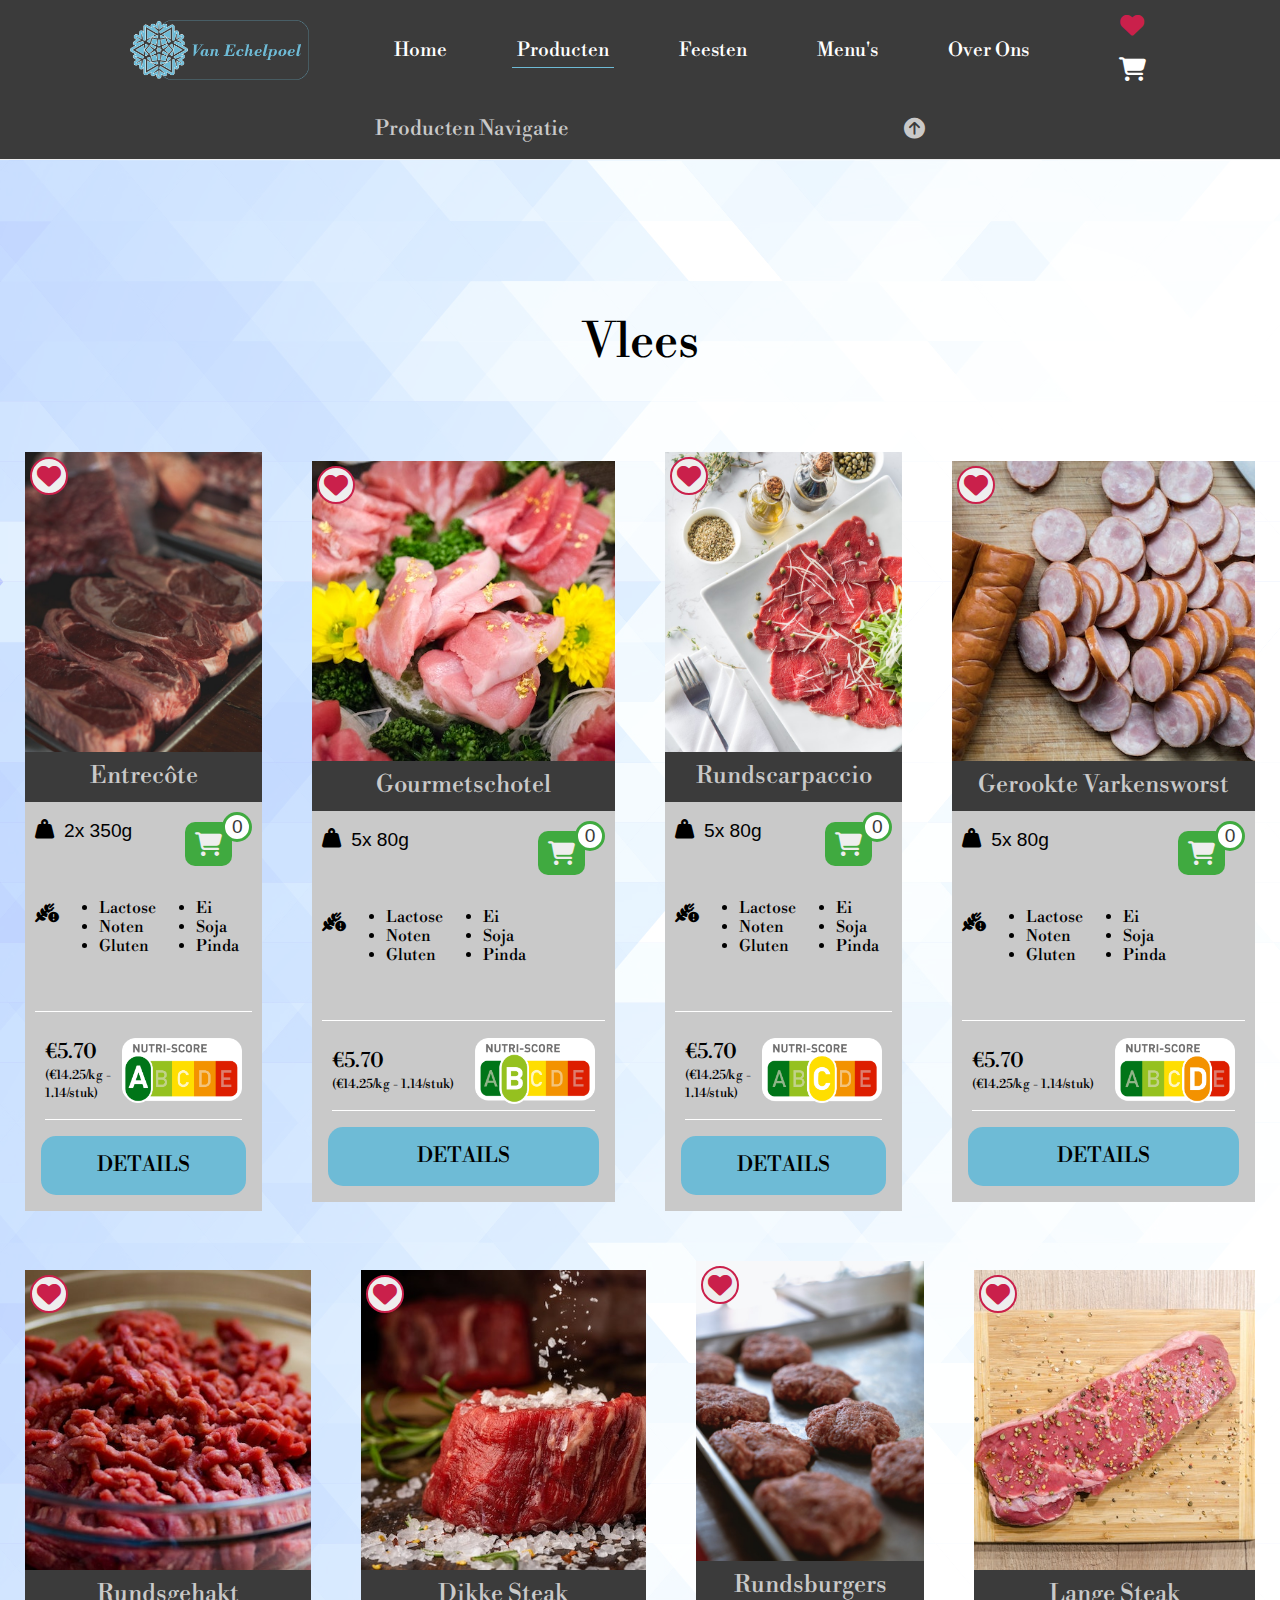
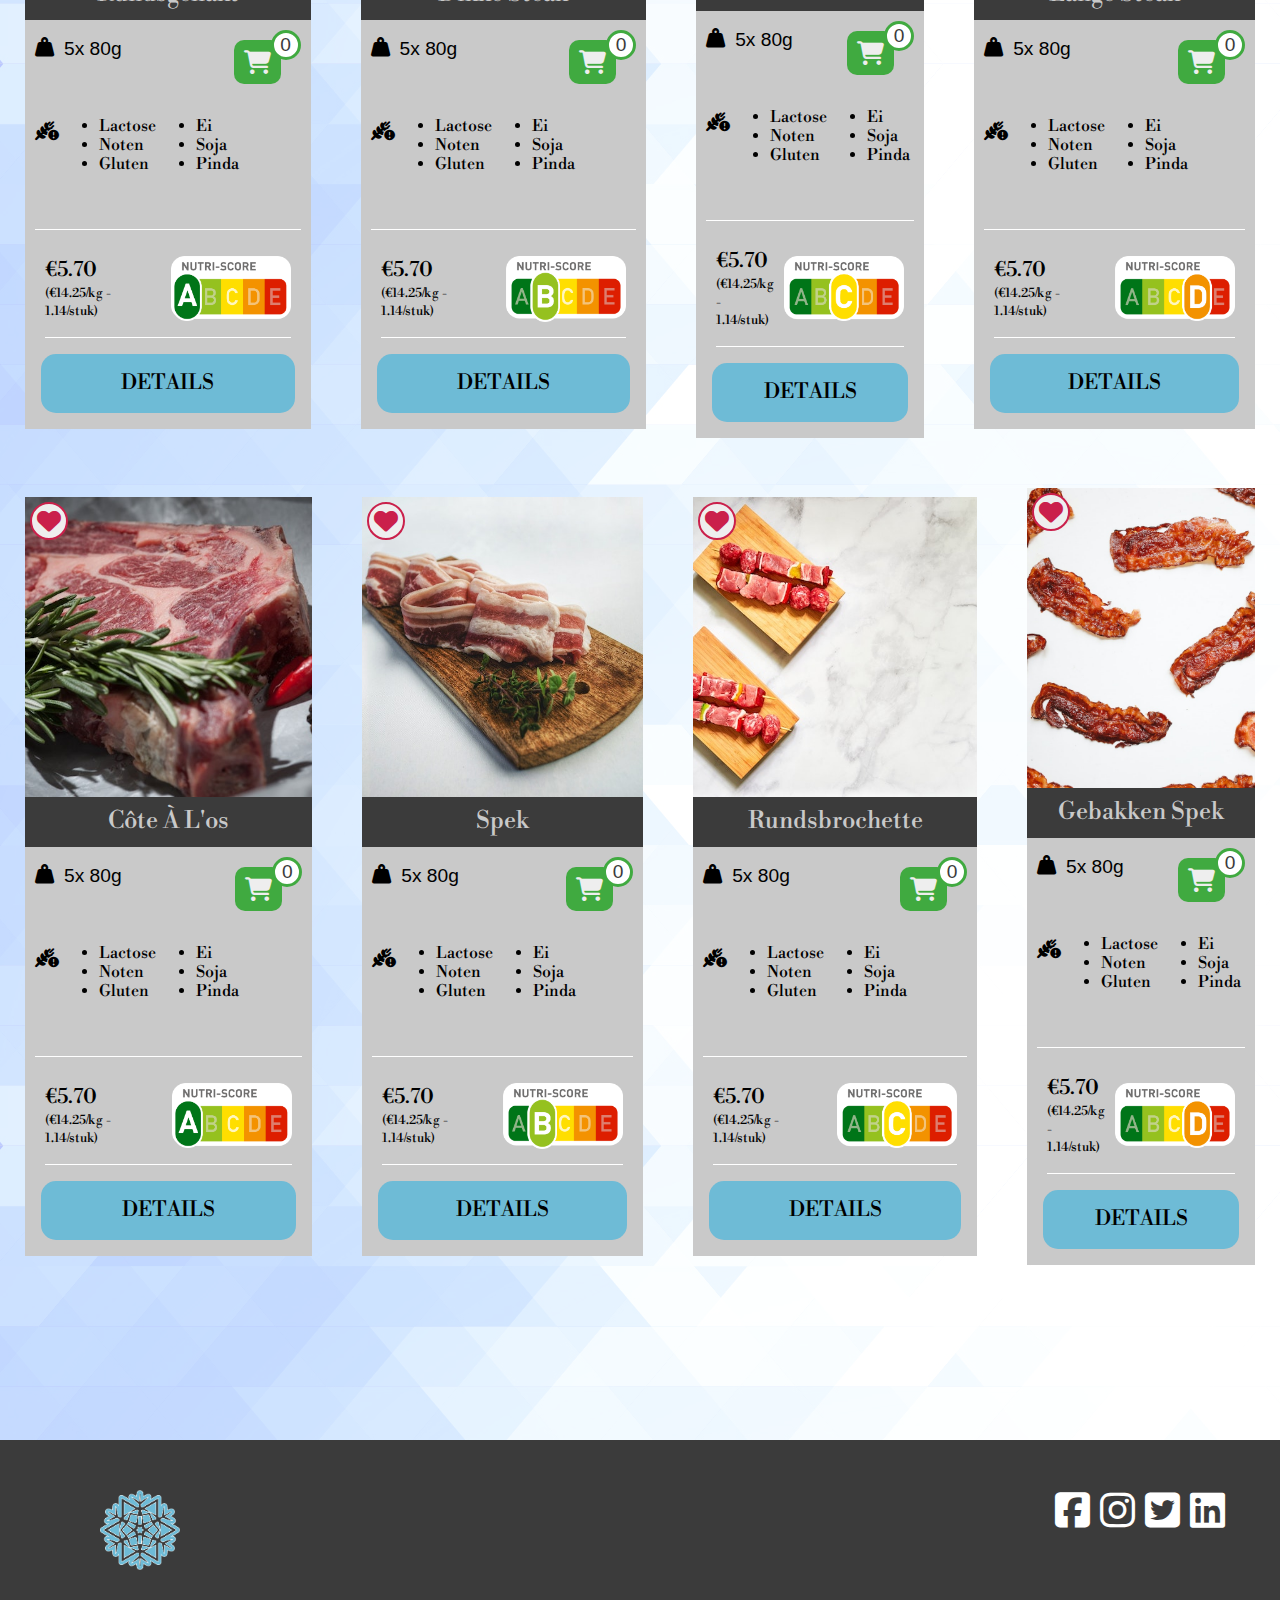
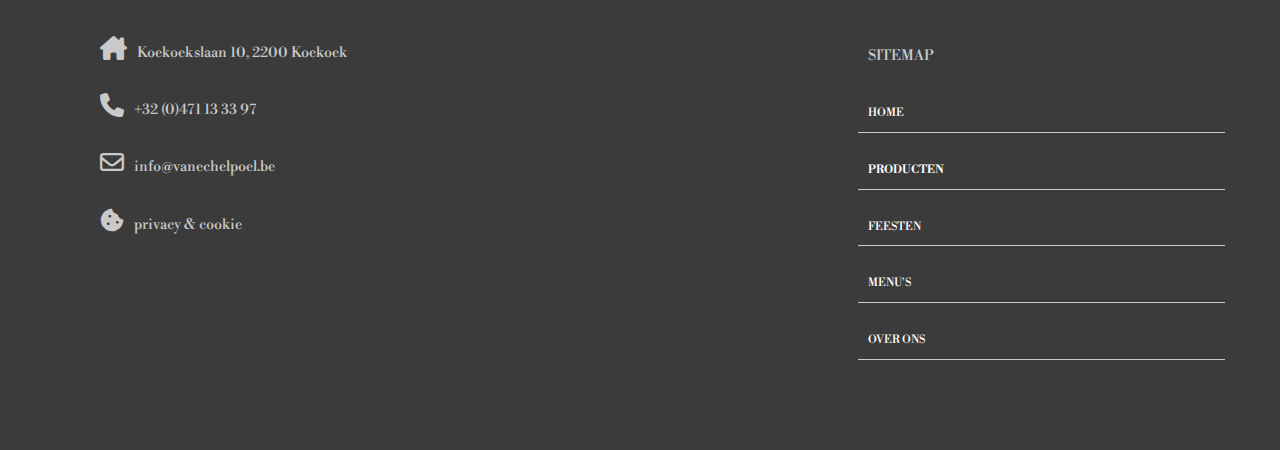
==== commit a3a0c3ec: "img cleanups" ====
--- a/producten/product_categorie.html
+++ b/producten/product_categorie.html
@@ -15,7 +15,7 @@
 
     <div class="navcontainer">
         <nav class="mainnav">
-            <a class="nav-branding" href="#" title="Van Echelpoel logo"><img src="../images/logo/logo2.png"
+            <a class="nav-branding" href="../index.html" title="Van Echelpoel logo"><img src="../images/logo/logo2.png"
                     alt="Van Echelpoel logo"></a>
 
             <ul class="nav-menu">
@@ -42,7 +42,7 @@
                 </button>
             </div>
         </nav>
-    </div>
+    </div><!-- navcontainer -->
 
     <main class="productmain-categorie">
 
@@ -70,8 +70,8 @@
                         <li class="active"><a class="productnav-link" href="#" title="vlees">vlees</a></li>
                     </ul>
                 </div>
-            </div>
-        </div>
+            </div><!-- nav-card -->
+        </div><!-- nav-card-container -->
 
         <h1>Vlees</h1>
 
@@ -82,11 +82,13 @@
                 <div class="container-xl">
                     <div class="container-m">
                         <div class="flex-container">
+
                             <article class="categoriecard">
                                 <span><a href="#" class="fa-solid fa-heart"></a></span>
                                 <span class="sr-only">Toevoegen aan favoriete producten</span>
                                 <figure>
                                     <img src="../images/voeding/vlees/vlees1.jpg" alt="Afbeelding van een aantal rauwe entrecôtes">
+                                    <img class="hover-image" src="../images/voeding/vlees/hover-images/vlees1.jpg" alt="Afbeelding van een aantal rauwe entrecôtes">
                                     <figcaption>entrecôte</figcaption>
                                 </figure>
                                 <section class="data">
@@ -130,14 +132,17 @@
                                     <a href="#" title="Bekijk details van dit product">Details</a>
                                 </section>
                             </article>
-                        </div>
-
-                        <div class="flex-container">
+
+                        </div><!-- flex-container -->
+
+                        <div class="flex-container">
+
                             <article class="categoriecard">
                                 <span><a href="#" class="fa-solid fa-heart"></a></span>
                                 <span class="sr-only">Toevoegen aan favoriete producten</span>
                                 <figure>
                                     <img src="../images/voeding/vlees/vlees2.jpg" alt="Afbeelding van gourmetschotel">
+                                    <img class="hover-image" src="../images/voeding/vlees/hover-images/vlees2.jpg" alt="Afbeelding van een aantal rauwe entrecôtes">
                                     <figcaption>gourmetschotel</figcaption>
                                 </figure>
                                 <section class="data">
@@ -181,16 +186,19 @@
                                     <a href="#" title="Bekijk details van dit product">Details</a>
                                 </section>
                             </article>
-                        </div>
-                    </div>
+
+                        </div><!-- flex-container -->
+                    </div><!-- container-m -->
 
                     <div class="container-m">
+
                         <div class="flex-container">
                             <article class="categoriecard">
                                 <span><a href="#" class="fa-solid fa-heart"></a></span>
                                 <span class="sr-only">Toevoegen aan favoriete producten</span>
                                 <figure>
                                     <img src="../images/voeding/vlees/vlees3.jpg" alt="Afbeelding van rundscarpaccio">
+                                    <img class="hover-image" src="../images/voeding/vlees/hover-images/vlees3.jpg" alt="Afbeelding van een aantal rauwe entrecôtes">
                                     <figcaption>rundscarpaccio</figcaption>
                                 </figure>
                                 <section class="data">
@@ -234,14 +242,17 @@
                                     <a href="#" title="Bekijk details van dit product">Details</a>
                                 </section>
                             </article>
-                        </div>
-
-                        <div class="flex-container">
+
+                        </div><!-- flex-container -->
+
+                        <div class="flex-container">
+
                             <article class="categoriecard">
                                 <span><a href="#" class="fa-solid fa-heart"></a></span>
                                 <span class="sr-only">Toevoegen aan favoriete producten</span>
                                 <figure>
                                     <img src="../images/voeding/vlees/vlees4.jpg" alt="Afbeelding van gerookte worst">
+                                    <img class="hover-image" src="../images/voeding/vlees/hover-images/vlees4.jpg" alt="Afbeelding van een aantal rauwe entrecôtes">
                                     <figcaption>gerookte varkensworst</figcaption>
                                 </figure>
                                 <section class="data">
@@ -285,20 +296,23 @@
                                     <a href="#" title="Bekijk details van dit product">Details</a>
                                 </section>
                             </article>
-                        </div>
-                    </div>
-                </div>
+
+                        </div><!-- flex-container -->
+                    </div><!-- container-m -->
+                </div><!-- container-xl -->
 
 
 
                 <div class="container-xl">
                     <div class="container-m">
                         <div class="flex-container">
+
                             <article class="categoriecard">
                                 <span><a href="#" class="fa-solid fa-heart"></a></span>
                                 <span class="sr-only">Toevoegen aan favoriete producten</span>
                                 <figure>
                                     <img src="../images/voeding/vlees/vlees5.jpg" alt="Afbeelding van rundsgehakt">
+                                    <img class="hover-image" src="../images/voeding/vlees/hover-images/vlees5.jpg" alt="Afbeelding van een aantal rauwe entrecôtes">
                                     <figcaption>rundsgehakt</figcaption>
                                 </figure>
                                 <section class="data">
@@ -342,14 +356,17 @@
                                     <a href="#" title="Bekijk details van dit product">Details</a>
                                 </section>
                             </article>
-                        </div>
-
-                        <div class="flex-container">
+
+                        </div><!-- flex-container -->
+
+                        <div class="flex-container">
+
                             <article class="categoriecard">
                                 <span><a href="#" class="fa-solid fa-heart"></a></span>
                                 <span class="sr-only">Toevoegen aan favoriete producten</span>
                                 <figure>
                                     <img src="../images/voeding/vlees/vlees6.jpg" alt="Afbeelding van een dikke steak">
+                                    <img class="hover-image" src="../images/voeding/vlees/hover-images/vlees6.jpg" alt="Afbeelding van een aantal rauwe entrecôtes">
                                     <figcaption>dikke steak</figcaption>
                                 </figure>
                                 <section class="data">
@@ -393,16 +410,19 @@
                                     <a href="#" title="Bekijk details van dit product">Details</a>
                                 </section>
                             </article>
-                        </div>
-                    </div>
+
+                        </div><!-- flex-container -->
+                    </div><!-- container-m -->
 
                     <div class="container-m">
                         <div class="flex-container">
+
                             <article class="categoriecard">
                                 <span><a href="#" class="fa-solid fa-heart"></a></span>
                                 <span class="sr-only">Toevoegen aan favoriete producten</span>
                                 <figure>
                                     <img src="../images/voeding/vlees/vlees7.jpg" alt="Afbeelding van rundsburgers">
+                                    <img class="hover-image" src="../images/voeding/vlees/hover-images/vlees7.jpg" alt="Afbeelding van een aantal rauwe entrecôtes">
                                     <figcaption>rundsburgers</figcaption>
                                 </figure>
                                 <section class="data">
@@ -446,14 +466,17 @@
                                     <a href="#" title="Bekijk details van dit product">Details</a>
                                 </section>
                             </article>
-                        </div>
-
-                        <div class="flex-container">
+
+                        </div><!-- flex-container -->
+
+                        <div class="flex-container">
+
                             <article class="categoriecard">
                                 <span><a href="#" class="fa-solid fa-heart"></a></span>
                                 <span class="sr-only">Toevoegen aan favoriete producten</span>
                                 <figure>
                                     <img src="../images/voeding/vlees/vlees8.jpg" alt="Afbeelding van een lange steak">
+                                    <img class="hover-image" src="../images/voeding/vlees/hover-images/vlees8.jpg" alt="Afbeelding van een aantal rauwe entrecôtes">
                                     <figcaption>lange steak</figcaption>
                                 </figure>
                                 <section class="data">
@@ -497,20 +520,23 @@
                                     <a href="#" title="Bekijk details van dit product">Details</a>
                                 </section>
                             </article>
-                        </div>
-                    </div>
-                </div>
+
+                        </div><!-- flex-container -->
+                    </div><!-- container-m -->
+                </div><!-- container-xl -->
 
 
 
                 <div class="container-xl">
                     <div class="container-m">
                         <div class="flex-container">
+
                             <article class="categoriecard">
                                 <span><a href="#" class="fa-solid fa-heart"></a></span>
                                 <span class="sr-only">Toevoegen aan favoriete producten</span>
                                 <figure>
                                     <img src="../images/voeding/vlees/vlees9.jpg" alt="Afbeelding van côte à l'os">
+                                    <img class="hover-image" src="../images/voeding/vlees/hover-images/vlees9.jpg" alt="Afbeelding van een aantal rauwe entrecôtes">
                                     <figcaption>côte à l'os</figcaption>
                                 </figure>
                                 <section class="data">
@@ -554,14 +580,17 @@
                                     <a href="#" title="Bekijk details van dit product">Details</a>
                                 </section>
                             </article>
-                        </div>
-
-                        <div class="flex-container">
+
+                        </div><!-- flex-container -->
+
+                        <div class="flex-container">
+
                             <article class="categoriecard">
                                 <span><a href="#" class="fa-solid fa-heart"></a></span>
                                 <span class="sr-only">Toevoegen aan favoriete producten</span>
                                 <figure>
                                     <img src="../images/voeding/vlees/vlees10.jpg" alt="Afbeelding van spek">
+                                    <img class="hover-image" src="../images/voeding/vlees/hover-images/vlees10.jpg" alt="Afbeelding van een aantal rauwe entrecôtes">
                                     <figcaption>spek</figcaption>
                                 </figure>
                                 <section class="data">
@@ -605,16 +634,19 @@
                                     <a href="#" title="Bekijk details van dit product">Details</a>
                                 </section>
                             </article>
-                        </div>
-                    </div>
+
+                        </div><!-- flex-container -->
+                    </div><!-- container-m -->
 
                     <div class="container-m">
                         <div class="flex-container">
+
                             <article class="categoriecard">
                                 <span><a href="#" class="fa-solid fa-heart"></a></span>
                                 <span class="sr-only">Toevoegen aan favoriete producten</span>
                                 <figure>
                                     <img src="../images/voeding/vlees/vlees11.jpg" alt="Afbeelding van rundsbrochette">
+                                    <img class="hover-image" src="../images/voeding/vlees/hover-images/vlees11.jpg" alt="Afbeelding van een aantal rauwe entrecôtes">
                                     <figcaption>rundsbrochette</figcaption>
                                 </figure>
                                 <section class="data">
@@ -658,14 +690,17 @@
                                     <a href="#" title="Bekijk details van dit product">Details</a>
                                 </section>
                             </article>
-                        </div>
-
-                        <div class="flex-container">
+
+                        </div><!-- flex-container -->
+
+                        <div class="flex-container">
+
                             <article class="categoriecard">
                                 <span><a href="#" class="fa-solid fa-heart"></a></span>
                                 <span class="sr-only">Toevoegen aan favoriete producten</span>
                                 <figure>
                                     <img src="../images/voeding/vlees/vlees12.jpg" alt="Afbeelding van gebakken spek">
+                                    <img class="hover-image" src="../images/voeding/vlees/hover-images/vlees12.jpg" alt="Afbeelding van een aantal rauwe entrecôtes">
                                     <figcaption>gebakken spek</figcaption>
                                 </figure>
                                 <section class="data">
@@ -709,11 +744,12 @@
                                     <a href="#" title="Bekijk details van dit product">Details</a>
                                 </section>
                             </article>
-                        </div>
-                    </div>
-                </div>
-
-            </div>
+
+                        </div><!-- flex-container -->
+                    </div><!-- container-m -->
+                </div><!-- container-xl -->
+
+            </div><!-- container -->
 
         </section>
 
@@ -723,7 +759,7 @@
         <div class="container">
             <div class="left-footer">
                 <div class="footer-img">
-                    <a href="#" title="Bedrijfslogo"><img src="../images/logo/logo.png"
+                    <a href="../index.html" title="Bedrijfslogo"><img src="../images/logo/logo.png"
                             alt="Afbeelding van bedrijfsloge zijnde een ijskristal"></a>
                 </div>
                 <ul>
@@ -752,7 +788,7 @@
                     <li><a href="#" title="over ons">over ons</a></li>
                 </ul>
             </div>
-        </div>
+        </div><!-- container -->
     </footer>
 
     <!-- javascript -->
--- a/css/opmaak.css
+++ b/css/opmaak.css
@@ -1,5 +1,15 @@
 @import "reset.css";
 @import "https://cdnjs.cloudflare.com/ajax/libs/font-awesome/6.2.1/css/all.min.css";
+@import url('https://fonts.googleapis.com/css2?family=Libre+Bodoni:wght@400;600&display=swap');
+
+body {
+    font: 100%/1.4 'Libre Bodoni', serif, Arial, sans-serif;
+}
+
+p {
+    font-family:  Helvetica, Arial, sans-serif;
+}
+
 
 /* nav --------------------- */
 
@@ -439,9 +449,9 @@
 }
 
 .weekproduct-card img {
-    max-height: 400px;
-    width: 100%;
-    background: #3B3B3B no-repeat center/cover;
+    height: 200px;
+    width: 167.50px;
+    object-fit: cover;
 }
 
 .product-card-footer {
@@ -454,7 +464,7 @@
 }
 
 .product-card-footer a button {
-    font-size: 0.8rem;
+    font-size: 0.7rem;
     width: 100%;
     padding: 10px;
     border-radius: 5px;
@@ -475,6 +485,24 @@
     margin-bottom: 150px;
 }
 
+@media screen and (min-width: 600px) {
+    .weekproduct-card img {
+        height: 300px;
+        width: 250px;
+    }
+
+    .product-card-footer a button {
+        font-size: 1rem;
+    }
+}
+
+@media screen and (min-width: 900px) {
+    .weekproduct-card img {
+        height: 350px;
+        width: 350px;
+    }
+}
+
 @media screen and (min-width: 1400px) {
     .weekproduct-card {
         height: 100%;
@@ -740,7 +768,7 @@
 
 .feestje {
     min-height: 100vh;
-    background: #3B3B3B url(../images/feestje.jpg) no-repeat center/cover;
+    background: #3B3B3B url(../images/catering/feestje.jpg) no-repeat center/cover;
 }
 
 @media screen and (min-width: 800px) {
@@ -892,6 +920,7 @@
         background-color: #FF745C;
         color: #EEEEEE;
         width: 100%;
+        padding: 0 1.5em;
     }
 
     .nieuwsbrief-card-body img {
@@ -916,9 +945,20 @@
     width: 100%;
 }
 
+.left-footer {
+    display: flex;
+    flex-direction: column;
+}
+
+.left-footer p{
+    text-align: center;
+    color: #c9c9c9;
+    margin: 35px 0;
+}
+
 .left-footer img {
     display: block;
-    margin: 50px auto 50px auto;
+    margin: 50px auto;
     height: 80px;
 }
 
@@ -997,6 +1037,10 @@
         justify-content: flex-start;
         text-align: start;
         margin-left: 50px;
+    }
+
+    .left-footer p{
+        margin: 50px 0 20px 50px;
     }
 
     .left-footer img {
@@ -1345,6 +1389,7 @@
     border-radius: 50%;
     padding: 5px;
     border: 2px rgb(202, 32, 75) solid;
+    z-index: 5;
 }
 
 .categoriecard figure {
@@ -1357,6 +1402,19 @@
     object-fit: cover;
     height: 300px;
     width: 100%;
+    transition: opacity 1s ease-out;
+}
+
+.hover-image {
+    position: absolute;
+    top: 0;
+    left: 0;
+    opacity: 0;
+    transition: opacity 0.8s ease-out;
+  }
+
+.hover-image:hover {
+    opacity: 1;
 }
 
 .categoriecard figcaption {
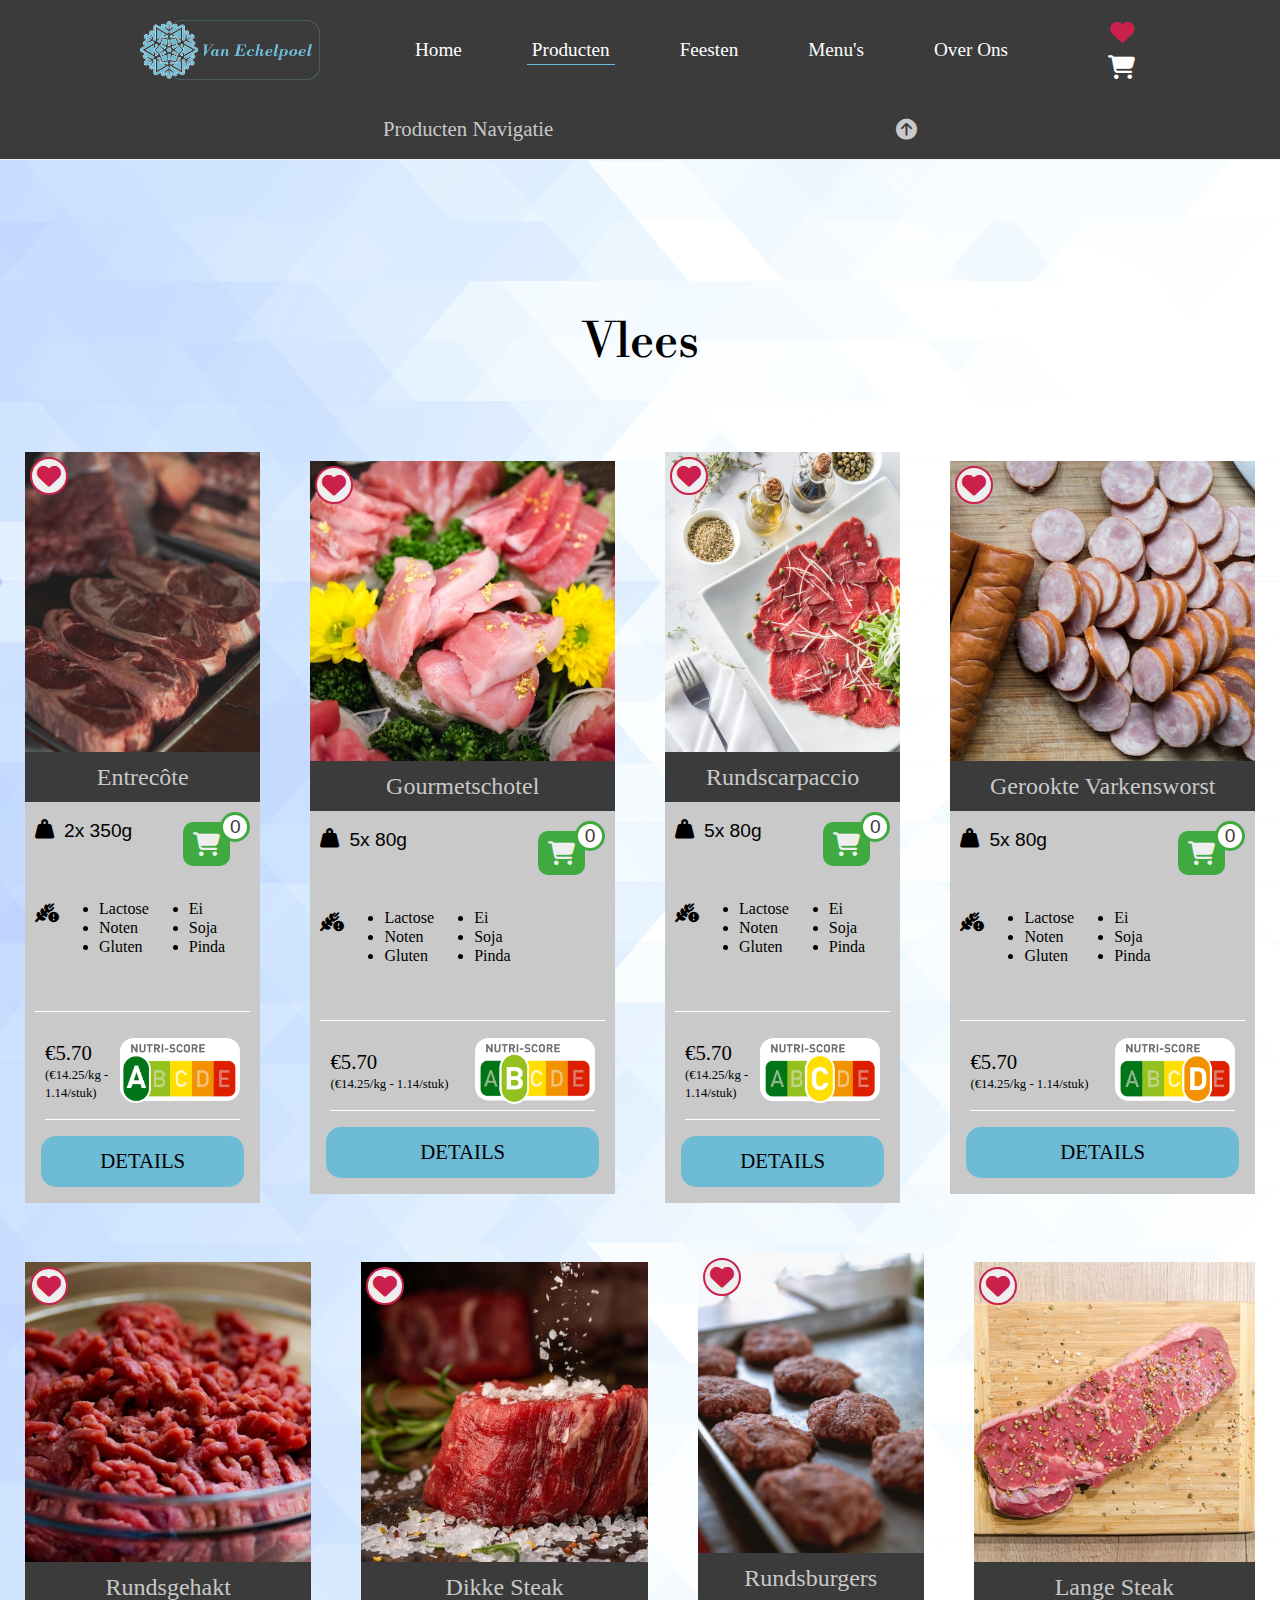
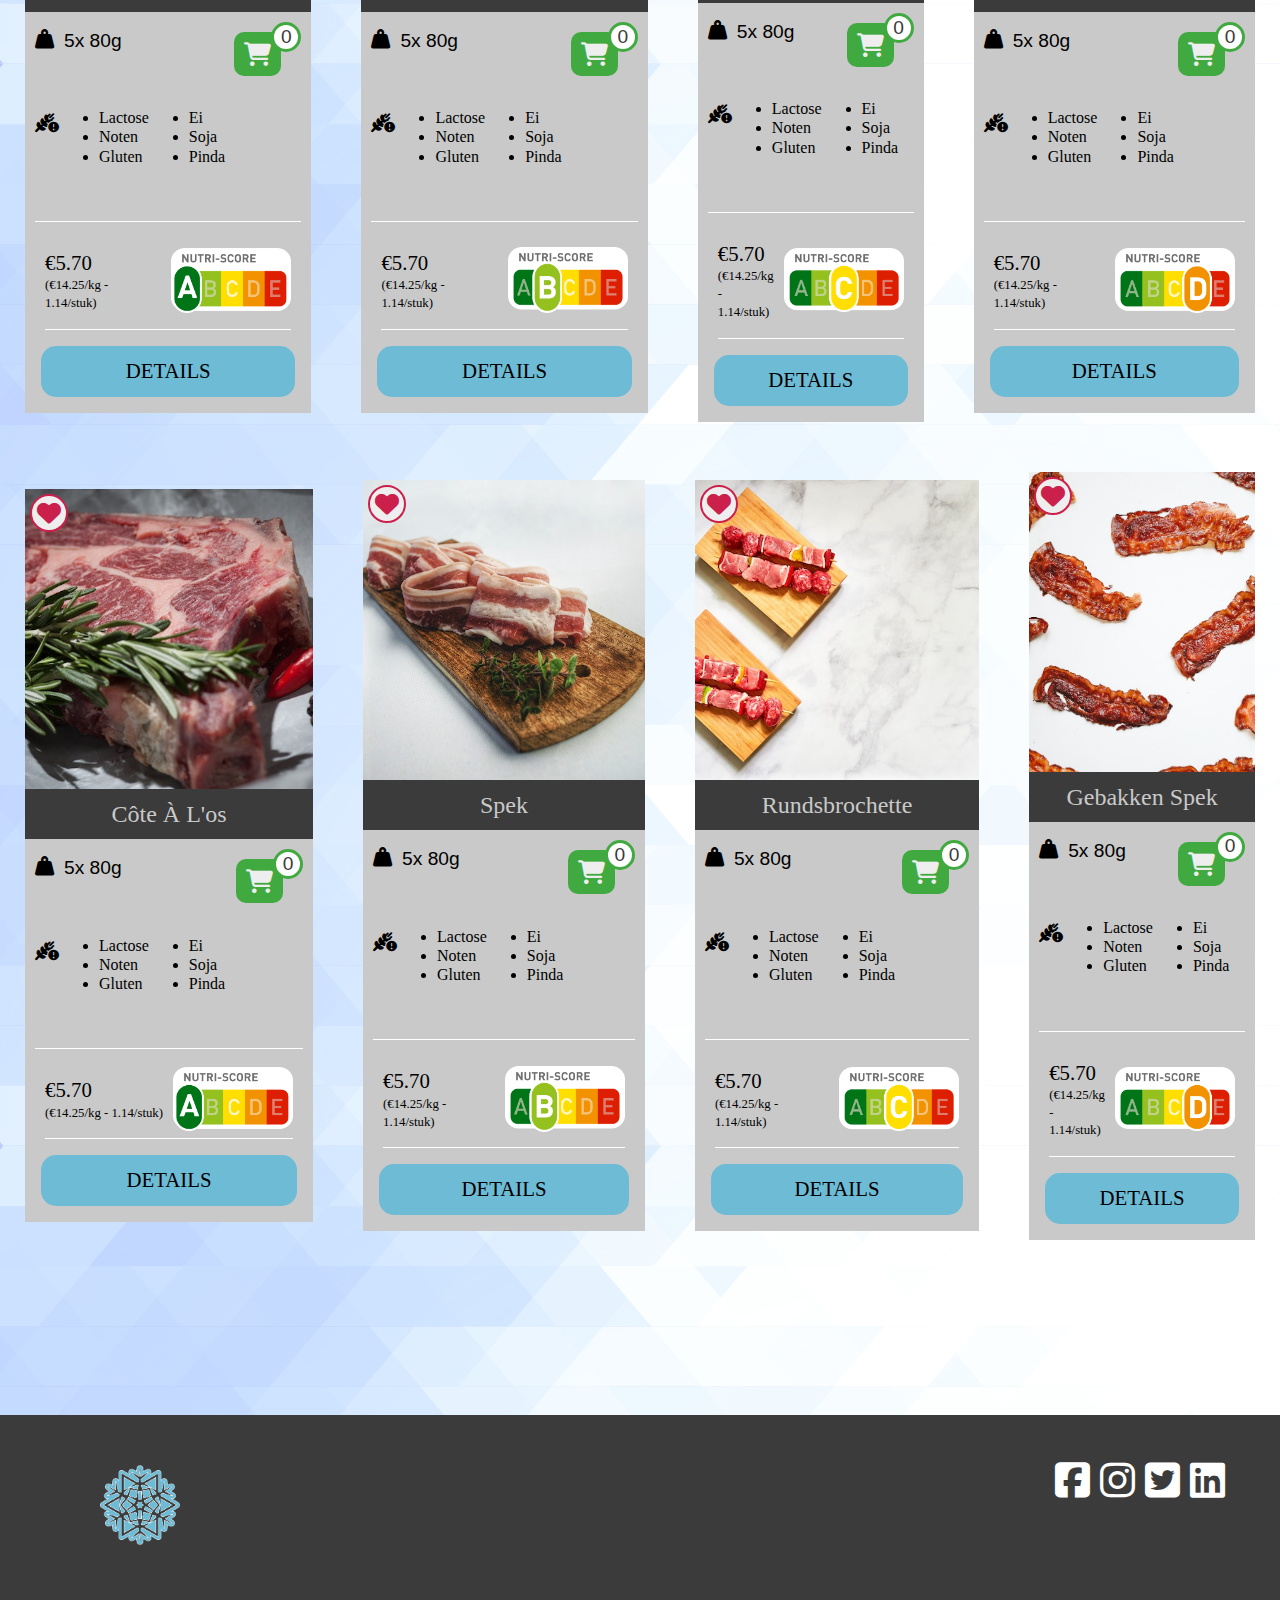
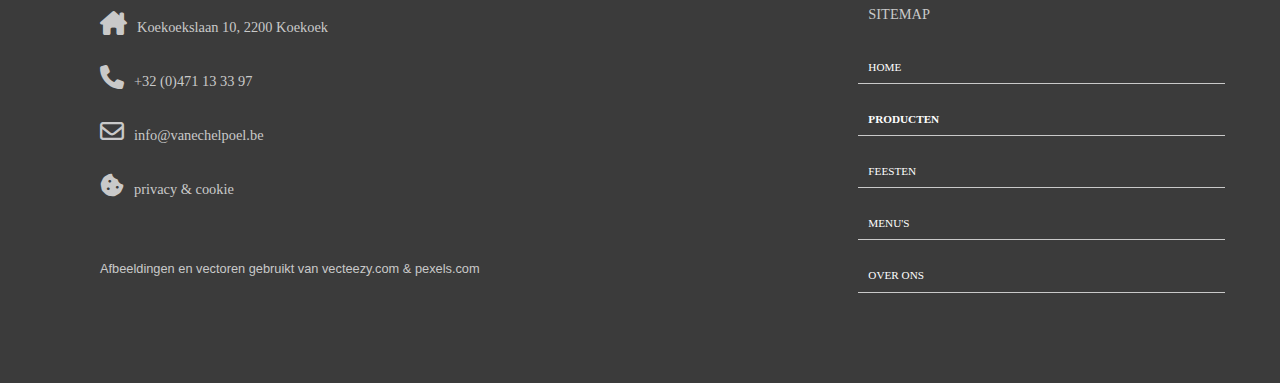
==== commit a4e2d330: "code cleanup" ====
--- a/producten/product_categorie.html
+++ b/producten/product_categorie.html
@@ -24,16 +24,16 @@
                     <h2>diepvriesproducten & catering</h2>
                 </li>
                 <li class="nav-item"><a class="nav-link" href="../index.html" title="Home">Home</a></li>
-                <li class="nav-item"><a class="nav-link active-link" href="producten.html" title="Diensten">Producten</a></li>
-                <li class="nav-item"><a class="nav-link" href="#" title="Het team">Feesten</a></li>
-                <li class="nav-item"><a class="nav-link" href="#" title="Contact">Menu's</a></li>
-                <li class="nav-item"><a class="nav-link" href="#" title="Contact">Over Ons</a></li>
+                <li class="nav-item"><a class="nav-link active-link" href="producten.html" title="Producten">Producten</a></li>
+                <li class="nav-item"><a class="nav-link" href="#" title="Feesten">Feesten</a></li>
+                <li class="nav-item"><a class="nav-link" href="#" title="Menu's">Menu's</a></li>
+                <li class="nav-item"><a class="nav-link" href="#" title="Over Ons">Over Ons</a></li>
             </ul>
 
             <div class="nav-icons">
-                <a href="#" title=""><i class="fa-solid fa-heart"></i></a>
+                <a href="#" title="Favoriete producten"><span class="fa-solid fa-heart"></span></a>
                 <span class="sr-only">Favoriete producten</span>
-                <a href="#" title=""><i class="fa-solid fa-cart-shopping"></i></a>
+                <a href="#" title="Winkelwagen"><span class="fa-solid fa-cart-shopping"></span></a>
                 <span class="sr-only">Winkelwagen</span>
                 <button class="hamburger">
                     <span class="bar"></span>
@@ -87,8 +87,8 @@
                                 <span><a href="#" class="fa-solid fa-heart"></a></span>
                                 <span class="sr-only">Toevoegen aan favoriete producten</span>
                                 <figure>
-                                    <img src="../images/voeding/vlees/vlees1.jpg" alt="Afbeelding van een aantal rauwe entrecôtes">
-                                    <img class="hover-image" src="../images/voeding/vlees/hover-images/vlees1.jpg" alt="Afbeelding van een aantal rauwe entrecôtes">
+                                    <img src="../images/voeding/vlees/vlees1.jpg" alt="Een aantal rauwe entrecôtes">
+                                    <img class="hover-image" src="../images/voeding/vlees/hover-images/vlees1.jpg" alt="Een bereid gerecht met entrecôtes">
                                     <figcaption>entrecôte</figcaption>
                                 </figure>
                                 <section class="data">
@@ -126,23 +126,23 @@
                                         <li>€5.70</li>
                                         <li>(€14.25/kg - 1.14/stuk)</li>
                                     </ul>
-                                    <img src="../images/nutri score/NUTRI-SCORE-A.png" alt="nutriscore A">
-                                </section>
-                                <section class="details">
-                                    <a href="#" title="Bekijk details van dit product">Details</a>
-                                </section>
-                            </article>
-
-                        </div><!-- flex-container -->
-
-                        <div class="flex-container">
-
-                            <article class="categoriecard">
-                                <span><a href="#" class="fa-solid fa-heart"></a></span>
-                                <span class="sr-only">Toevoegen aan favoriete producten</span>
-                                <figure>
-                                    <img src="../images/voeding/vlees/vlees2.jpg" alt="Afbeelding van gourmetschotel">
-                                    <img class="hover-image" src="../images/voeding/vlees/hover-images/vlees2.jpg" alt="Afbeelding van een aantal rauwe entrecôtes">
+                                    <img src="../images/nutri-score/NUTRI-SCORE-A.png" alt="nutriscore A">
+                                </section>
+                                <section class="details">
+                                    <a href="#" title="Bekijk details van dit product">Details</a>
+                                </section>
+                            </article>
+
+                        </div><!-- flex-container -->
+
+                        <div class="flex-container">
+
+                            <article class="categoriecard">
+                                <span><a href="#" class="fa-solid fa-heart"></a></span>
+                                <span class="sr-only">Toevoegen aan favoriete producten</span>
+                                <figure>
+                                    <img src="../images/voeding/vlees/vlees2.jpg" alt="Een gourmetschotel met verschillende rauwe stukken vlees">
+                                    <img class="hover-image" src="../images/voeding/vlees/hover-images/vlees2.jpg" alt="Wraps gevuld met vlees en groentjes">
                                     <figcaption>gourmetschotel</figcaption>
                                 </figure>
                                 <section class="data">
@@ -180,7 +180,7 @@
                                         <li>€5.70</li>
                                         <li>(€14.25/kg - 1.14/stuk)</li>
                                     </ul>
-                                    <img src="../images/nutri score/NUTRI-SCORE-B.png" alt="nutriscore B">
+                                    <img src="../images/nutri-score/NUTRI-SCORE-B.png" alt="nutriscore B">
                                 </section>
                                 <section class="details">
                                     <a href="#" title="Bekijk details van dit product">Details</a>
@@ -197,8 +197,8 @@
                                 <span><a href="#" class="fa-solid fa-heart"></a></span>
                                 <span class="sr-only">Toevoegen aan favoriete producten</span>
                                 <figure>
-                                    <img src="../images/voeding/vlees/vlees3.jpg" alt="Afbeelding van rundscarpaccio">
-                                    <img class="hover-image" src="../images/voeding/vlees/hover-images/vlees3.jpg" alt="Afbeelding van een aantal rauwe entrecôtes">
+                                    <img src="../images/voeding/vlees/vlees3.jpg" alt="Rundscarpaccio met kappertjes en een slaatje">
+                                    <img class="hover-image" src="../images/voeding/vlees/hover-images/vlees3.jpg" alt="Een gerecht van rundscarpaccio op een betje van groene saus met rucola en een citroen kwartje">
                                     <figcaption>rundscarpaccio</figcaption>
                                 </figure>
                                 <section class="data">
@@ -236,23 +236,23 @@
                                         <li>€5.70</li>
                                         <li>(€14.25/kg - 1.14/stuk)</li>
                                     </ul>
-                                    <img src="../images/nutri score/NUTRI-SCORE-C.png" alt="nutriscore C">
-                                </section>
-                                <section class="details">
-                                    <a href="#" title="Bekijk details van dit product">Details</a>
-                                </section>
-                            </article>
-
-                        </div><!-- flex-container -->
-
-                        <div class="flex-container">
-
-                            <article class="categoriecard">
-                                <span><a href="#" class="fa-solid fa-heart"></a></span>
-                                <span class="sr-only">Toevoegen aan favoriete producten</span>
-                                <figure>
-                                    <img src="../images/voeding/vlees/vlees4.jpg" alt="Afbeelding van gerookte worst">
-                                    <img class="hover-image" src="../images/voeding/vlees/hover-images/vlees4.jpg" alt="Afbeelding van een aantal rauwe entrecôtes">
+                                    <img src="../images/nutri-score/NUTRI-SCORE-C.png" alt="nutriscore C">
+                                </section>
+                                <section class="details">
+                                    <a href="#" title="Bekijk details van dit product">Details</a>
+                                </section>
+                            </article>
+
+                        </div><!-- flex-container -->
+
+                        <div class="flex-container">
+
+                            <article class="categoriecard">
+                                <span><a href="#" class="fa-solid fa-heart"></a></span>
+                                <span class="sr-only">Toevoegen aan favoriete producten</span>
+                                <figure>
+                                    <img src="../images/voeding/vlees/vlees4.jpg" alt="Gerookte worst waarvan de helft in stukken is gesneden">
+                                    <img class="hover-image" src="../images/voeding/vlees/hover-images/vlees4.jpg" alt="Broodjes met worst, saus en garnering">
                                     <figcaption>gerookte varkensworst</figcaption>
                                 </figure>
                                 <section class="data">
@@ -290,7 +290,7 @@
                                         <li>€5.70</li>
                                         <li>(€14.25/kg - 1.14/stuk)</li>
                                     </ul>
-                                    <img src="../images/nutri score/NUTRI-SCORE-D.png" alt="nutriscore D">
+                                    <img src="../images/nutri-score/NUTRI-SCORE-D.png" alt="nutriscore D">
                                 </section>
                                 <section class="details">
                                     <a href="#" title="Bekijk details van dit product">Details</a>
@@ -311,8 +311,8 @@
                                 <span><a href="#" class="fa-solid fa-heart"></a></span>
                                 <span class="sr-only">Toevoegen aan favoriete producten</span>
                                 <figure>
-                                    <img src="../images/voeding/vlees/vlees5.jpg" alt="Afbeelding van rundsgehakt">
-                                    <img class="hover-image" src="../images/voeding/vlees/hover-images/vlees5.jpg" alt="Afbeelding van een aantal rauwe entrecôtes">
+                                    <img src="../images/voeding/vlees/vlees5.jpg" alt="Rauw rundsgehakt in een glazen kom">
+                                    <img class="hover-image" src="../images/voeding/vlees/hover-images/vlees5.jpg" alt="Een spaghetti bolognaise">
                                     <figcaption>rundsgehakt</figcaption>
                                 </figure>
                                 <section class="data">
@@ -350,23 +350,23 @@
                                         <li>€5.70</li>
                                         <li>(€14.25/kg - 1.14/stuk)</li>
                                     </ul>
-                                    <img src="../images/nutri score/NUTRI-SCORE-A.png" alt="nutriscore A">
-                                </section>
-                                <section class="details">
-                                    <a href="#" title="Bekijk details van dit product">Details</a>
-                                </section>
-                            </article>
-
-                        </div><!-- flex-container -->
-
-                        <div class="flex-container">
-
-                            <article class="categoriecard">
-                                <span><a href="#" class="fa-solid fa-heart"></a></span>
-                                <span class="sr-only">Toevoegen aan favoriete producten</span>
-                                <figure>
-                                    <img src="../images/voeding/vlees/vlees6.jpg" alt="Afbeelding van een dikke steak">
-                                    <img class="hover-image" src="../images/voeding/vlees/hover-images/vlees6.jpg" alt="Afbeelding van een aantal rauwe entrecôtes">
+                                    <img src="../images/nutri-score/NUTRI-SCORE-A.png" alt="nutriscore A">
+                                </section>
+                                <section class="details">
+                                    <a href="#" title="Bekijk details van dit product">Details</a>
+                                </section>
+                            </article>
+
+                        </div><!-- flex-container -->
+
+                        <div class="flex-container">
+
+                            <article class="categoriecard">
+                                <span><a href="#" class="fa-solid fa-heart"></a></span>
+                                <span class="sr-only">Toevoegen aan favoriete producten</span>
+                                <figure>
+                                    <img src="../images/voeding/vlees/vlees6.jpg" alt="Een dikke rauwe steak">
+                                    <img class="hover-image" src="../images/voeding/vlees/hover-images/vlees6.jpg" alt="Een gebakken dikke steak in stukken gesneden">
                                     <figcaption>dikke steak</figcaption>
                                 </figure>
                                 <section class="data">
@@ -404,7 +404,7 @@
                                         <li>€5.70</li>
                                         <li>(€14.25/kg - 1.14/stuk)</li>
                                     </ul>
-                                    <img src="../images/nutri score/NUTRI-SCORE-B.png" alt="nutriscore B">
+                                    <img src="../images/nutri-score/NUTRI-SCORE-B.png" alt="nutriscore B">
                                 </section>
                                 <section class="details">
                                     <a href="#" title="Bekijk details van dit product">Details</a>
@@ -421,8 +421,8 @@
                                 <span><a href="#" class="fa-solid fa-heart"></a></span>
                                 <span class="sr-only">Toevoegen aan favoriete producten</span>
                                 <figure>
-                                    <img src="../images/voeding/vlees/vlees7.jpg" alt="Afbeelding van rundsburgers">
-                                    <img class="hover-image" src="../images/voeding/vlees/hover-images/vlees7.jpg" alt="Afbeelding van een aantal rauwe entrecôtes">
+                                    <img src="../images/voeding/vlees/vlees7.jpg" alt="Rundsburgers op een overschaal">
+                                    <img class="hover-image" src="../images/voeding/vlees/hover-images/vlees7.jpg" alt="Een hamburger tussen een broodje met groentjes en kaas en frietjes">
                                     <figcaption>rundsburgers</figcaption>
                                 </figure>
                                 <section class="data">
@@ -460,23 +460,23 @@
                                         <li>€5.70</li>
                                         <li>(€14.25/kg - 1.14/stuk)</li>
                                     </ul>
-                                    <img src="../images/nutri score/NUTRI-SCORE-C.png" alt="nutriscore C">
-                                </section>
-                                <section class="details">
-                                    <a href="#" title="Bekijk details van dit product">Details</a>
-                                </section>
-                            </article>
-
-                        </div><!-- flex-container -->
-
-                        <div class="flex-container">
-
-                            <article class="categoriecard">
-                                <span><a href="#" class="fa-solid fa-heart"></a></span>
-                                <span class="sr-only">Toevoegen aan favoriete producten</span>
-                                <figure>
-                                    <img src="../images/voeding/vlees/vlees8.jpg" alt="Afbeelding van een lange steak">
-                                    <img class="hover-image" src="../images/voeding/vlees/hover-images/vlees8.jpg" alt="Afbeelding van een aantal rauwe entrecôtes">
+                                    <img src="../images/nutri-score/NUTRI-SCORE-C.png" alt="nutriscore C">
+                                </section>
+                                <section class="details">
+                                    <a href="#" title="Bekijk details van dit product">Details</a>
+                                </section>
+                            </article>
+
+                        </div><!-- flex-container -->
+
+                        <div class="flex-container">
+
+                            <article class="categoriecard">
+                                <span><a href="#" class="fa-solid fa-heart"></a></span>
+                                <span class="sr-only">Toevoegen aan favoriete producten</span>
+                                <figure>
+                                    <img src="../images/voeding/vlees/vlees8.jpg" alt="Een lange gekruide steak op een snijplank">
+                                    <img class="hover-image" src="../images/voeding/vlees/hover-images/vlees8.jpg" alt="Een lange gebakken steak met een bijgerechtje">
                                     <figcaption>lange steak</figcaption>
                                 </figure>
                                 <section class="data">
@@ -514,7 +514,7 @@
                                         <li>€5.70</li>
                                         <li>(€14.25/kg - 1.14/stuk)</li>
                                     </ul>
-                                    <img src="../images/nutri score/NUTRI-SCORE-D.png" alt="nutriscore D">
+                                    <img src="../images/nutri-score/NUTRI-SCORE-D.png" alt="nutriscore D">
                                 </section>
                                 <section class="details">
                                     <a href="#" title="Bekijk details van dit product">Details</a>
@@ -535,8 +535,8 @@
                                 <span><a href="#" class="fa-solid fa-heart"></a></span>
                                 <span class="sr-only">Toevoegen aan favoriete producten</span>
                                 <figure>
-                                    <img src="../images/voeding/vlees/vlees9.jpg" alt="Afbeelding van côte à l'os">
-                                    <img class="hover-image" src="../images/voeding/vlees/hover-images/vlees9.jpg" alt="Afbeelding van een aantal rauwe entrecôtes">
+                                    <img src="../images/voeding/vlees/vlees9.jpg" alt="Rauwe côte à l'os">
+                                    <img class="hover-image" src="../images/voeding/vlees/hover-images/vlees9.jpg" alt="Gebakken côte à l'os en een pasta met tomatensaus">
                                     <figcaption>côte à l'os</figcaption>
                                 </figure>
                                 <section class="data">
@@ -574,23 +574,23 @@
                                         <li>€5.70</li>
                                         <li>(€14.25/kg - 1.14/stuk)</li>
                                     </ul>
-                                    <img src="../images/nutri score/NUTRI-SCORE-A.png" alt="nutriscore A">
-                                </section>
-                                <section class="details">
-                                    <a href="#" title="Bekijk details van dit product">Details</a>
-                                </section>
-                            </article>
-
-                        </div><!-- flex-container -->
-
-                        <div class="flex-container">
-
-                            <article class="categoriecard">
-                                <span><a href="#" class="fa-solid fa-heart"></a></span>
-                                <span class="sr-only">Toevoegen aan favoriete producten</span>
-                                <figure>
-                                    <img src="../images/voeding/vlees/vlees10.jpg" alt="Afbeelding van spek">
-                                    <img class="hover-image" src="../images/voeding/vlees/hover-images/vlees10.jpg" alt="Afbeelding van een aantal rauwe entrecôtes">
+                                    <img src="../images/nutri-score/NUTRI-SCORE-A.png" alt="nutriscore A">
+                                </section>
+                                <section class="details">
+                                    <a href="#" title="Bekijk details van dit product">Details</a>
+                                </section>
+                            </article>
+
+                        </div><!-- flex-container -->
+
+                        <div class="flex-container">
+
+                            <article class="categoriecard">
+                                <span><a href="#" class="fa-solid fa-heart"></a></span>
+                                <span class="sr-only">Toevoegen aan favoriete producten</span>
+                                <figure>
+                                    <img src="../images/voeding/vlees/vlees10.jpg" alt="Rauw spek op een houten snijplankje">
+                                    <img class="hover-image" src="../images/voeding/vlees/hover-images/vlees10.jpg" alt="Een dikke hamburger tussen een broodje met spek">
                                     <figcaption>spek</figcaption>
                                 </figure>
                                 <section class="data">
@@ -628,7 +628,7 @@
                                         <li>€5.70</li>
                                         <li>(€14.25/kg - 1.14/stuk)</li>
                                     </ul>
-                                    <img src="../images/nutri score/NUTRI-SCORE-B.png" alt="nutriscore B">
+                                    <img src="../images/nutri-score/NUTRI-SCORE-B.png" alt="nutriscore B">
                                 </section>
                                 <section class="details">
                                     <a href="#" title="Bekijk details van dit product">Details</a>
@@ -645,8 +645,8 @@
                                 <span><a href="#" class="fa-solid fa-heart"></a></span>
                                 <span class="sr-only">Toevoegen aan favoriete producten</span>
                                 <figure>
-                                    <img src="../images/voeding/vlees/vlees11.jpg" alt="Afbeelding van rundsbrochette">
-                                    <img class="hover-image" src="../images/voeding/vlees/hover-images/vlees11.jpg" alt="Afbeelding van een aantal rauwe entrecôtes">
+                                    <img src="../images/voeding/vlees/vlees11.jpg" alt="Vier rauwe rundsbrochette op snijplankjes">
+                                    <img class="hover-image" src="../images/voeding/vlees/hover-images/vlees11.jpg" alt="Verschillende soorten saté's met dipsaus en bijgerechtjes">
                                     <figcaption>rundsbrochette</figcaption>
                                 </figure>
                                 <section class="data">
@@ -684,23 +684,23 @@
                                         <li>€5.70</li>
                                         <li>(€14.25/kg - 1.14/stuk)</li>
                                     </ul>
-                                    <img src="../images/nutri score/NUTRI-SCORE-C.png" alt="nutriscore C">
-                                </section>
-                                <section class="details">
-                                    <a href="#" title="Bekijk details van dit product">Details</a>
-                                </section>
-                            </article>
-
-                        </div><!-- flex-container -->
-
-                        <div class="flex-container">
-
-                            <article class="categoriecard">
-                                <span><a href="#" class="fa-solid fa-heart"></a></span>
-                                <span class="sr-only">Toevoegen aan favoriete producten</span>
-                                <figure>
-                                    <img src="../images/voeding/vlees/vlees12.jpg" alt="Afbeelding van gebakken spek">
-                                    <img class="hover-image" src="../images/voeding/vlees/hover-images/vlees12.jpg" alt="Afbeelding van een aantal rauwe entrecôtes">
+                                    <img src="../images/nutri-score/NUTRI-SCORE-C.png" alt="nutriscore C">
+                                </section>
+                                <section class="details">
+                                    <a href="#" title="Bekijk details van dit product">Details</a>
+                                </section>
+                            </article>
+
+                        </div><!-- flex-container -->
+
+                        <div class="flex-container">
+
+                            <article class="categoriecard">
+                                <span><a href="#" class="fa-solid fa-heart"></a></span>
+                                <span class="sr-only">Toevoegen aan favoriete producten</span>
+                                <figure>
+                                    <img src="../images/voeding/vlees/vlees12.jpg" alt="Gebakken spek">
+                                    <img class="hover-image" src="../images/voeding/vlees/hover-images/vlees12.jpg" alt="Een spiegelei met gebakken spek">
                                     <figcaption>gebakken spek</figcaption>
                                 </figure>
                                 <section class="data">
@@ -738,7 +738,7 @@
                                         <li>€5.70</li>
                                         <li>(€14.25/kg - 1.14/stuk)</li>
                                     </ul>
-                                    <img src="../images/nutri score/NUTRI-SCORE-D.png" alt="nutriscore D">
+                                    <img src="../images/nutri-score/NUTRI-SCORE-D.png" alt="nutriscore D">
                                 </section>
                                 <section class="details">
                                     <a href="#" title="Bekijk details van dit product">Details</a>
@@ -760,16 +760,17 @@
             <div class="left-footer">
                 <div class="footer-img">
                     <a href="../index.html" title="Bedrijfslogo"><img src="../images/logo/logo.png"
-                            alt="Afbeelding van bedrijfsloge zijnde een ijskristal"></a>
+                            alt="Bedrijfsloge zijnde een ijskristal"></a>
                 </div>
                 <ul>
-                    <li><a href="#" title=""><span class="fa-solid fa-house-chimney"></span><span class="sr-only">Huis</span>Koekoekslaan 10, 2200
+                    <li><a href="#" title="adres"><span class="fa-solid fa-house-chimney"></span><span class="sr-only">adres</span>Koekoekslaan 10, 2200
                             Koekoek</a>
                     </li>
-                    <li><a href="#" title=""><span class="fa-solid fa-phone"></span><span class="sr-only">Telefoon</span>+32 (0)471 13 33 97</a></li>
-                    <li><a href="#" title=""><span class="fa-regular fa-envelope"></span><span class="sr-only">Envelop</span>info@vanechelpoel.be</a></li>
-                    <li><a href="#" title=""><span class="fa-solid fa-cookie-bite"></span><span class="sr-only">koekje</span>privacy & cookie</a></li>
+                    <li><a href="#" title="Telefoonnummer"><span class="fa-solid fa-phone"></span><span class="sr-only">Telefoonnummer</span>+32 (0)471 13 33 97</a></li>
+                    <li><a href="#" title="email"><span class="fa-regular fa-envelope"></span><span class="sr-only">email</span>info@vanechelpoel.be</a></li>
+                    <li><a href="#" title="privacy & cookie"><span class="fa-solid fa-cookie-bite"></span><span class="sr-only">koekje</span>privacy & cookie</a></li>
                 </ul>
+                <p>Afbeeldingen en vectoren gebruikt van <a href="https://www.vecteezy.com" target="_blank">vecteezy.com</a> & <a href="https://www.pexels.com/" target="_blank">pexels.com</a></p>
             </div>
             <div class="right-footer">
                 <ul>
--- a/css/opmaak.css
+++ b/css/opmaak.css
@@ -2,13 +2,32 @@
 @import "https://cdnjs.cloudflare.com/ajax/libs/font-awesome/6.2.1/css/all.min.css";
 @import url('https://fonts.googleapis.com/css2?family=Libre+Bodoni:wght@400;600&display=swap');
 
-body {
+/* main ---------------------- */
+
+body h1{
     font: 100%/1.4 'Libre Bodoni', serif, Arial, sans-serif;
 }
 
 p {
     font-family:  Helvetica, Arial, sans-serif;
 }
+
+.container {
+    max-width: 1400px;
+    margin: 0 auto;
+}
+
+.flex-container {
+    display: flex;
+    align-items: center;
+    justify-content: center;
+}
+
+button {
+    cursor: pointer;
+}
+
+/* einde main ---------------------- */
 
 
 /* nav --------------------- */
@@ -46,7 +65,8 @@
 }
 
 .nav-link {
-    transition: 0.7s ease;
+    display: inline-block;
+    transition: all 0.7s ease;
     font-size: 1.2rem;
     padding: 5px;
 }
@@ -66,8 +86,8 @@
     width: 25px;
     height: 3px;
     margin: 5px auto;
-    -webkit-transition: all 0.3s ease-in-out;
-    transition: all 0.3s ease-in-out;
+    -webkit-transition: all 0.5s ease-in-out;
+    transition: all 0.5s ease-in-out;
     background-color: #6EBBD6;
 }
 
@@ -284,26 +304,6 @@
 /* einde hero image ---------------------- */
 
 
-/* main ---------------------- */
-
-.container {
-    max-width: 1400px;
-    margin: 0 auto;
-}
-
-.flex-container {
-    display: flex;
-    align-items: center;
-    justify-content: center;
-}
-
-button {
-    cursor: pointer;
-}
-
-/* einde main ---------------------- */
-
-
 /* product card -------------------------- */
 
 .background h1 {
@@ -464,7 +464,6 @@
 }
 
 .product-card-footer a button {
-    font-size: 0.7rem;
     width: 100%;
     padding: 10px;
     border-radius: 5px;
@@ -473,6 +472,7 @@
     text-transform: uppercase;
     font-weight: bold;
     transition: all 0.6s;
+    font-size: .7rem;
 }
 
 .product-card-footer a button:hover {
@@ -492,7 +492,7 @@
     }
 
     .product-card-footer a button {
-        font-size: 1rem;
+        font-size: .8rem;
     }
 }
 
@@ -503,7 +503,7 @@
     }
 }
 
-@media screen and (min-width: 1400px) {
+@media screen and (min-width: 1450px) {
     .weekproduct-card {
         height: 100%;
         margin: 0 10px;
@@ -519,7 +519,8 @@
         align-items: center;
         padding: 1em;
         background-color: #EEEEEE;
-        font-size: 1.2rem;
+        font-size: 1.1rem;
+        line-height: 1;
     }
 
     .weekproduct-card img {
@@ -617,7 +618,8 @@
     justify-content: center;
     background: #c9c9c9;
     color: #3B3B3B;
-    height: 65px;
+    height: 100px;
+    padding: 1em;
 }
 
 .weekmenu-card-info {
@@ -954,6 +956,7 @@
     text-align: center;
     color: #c9c9c9;
     margin: 35px 0;
+    font-size: .8rem;
 }
 
 .left-footer img {
@@ -991,12 +994,6 @@
 
 .right-footer ul li {
     margin: 5px;
-}
-
-.right-footer p {
-    font-size: 0.7rem;
-    text-transform: uppercase;
-    color: #c9c9c9;
 }
 
 .right-footer ul:last-child {
@@ -1197,11 +1194,10 @@
     align-items: center;
 }
 
-.productpage-card-footer button {
+.productpage-card-footer a {
     font-size: 1rem;
     width: 100%;
-    margin: 0;
-    padding: 5px;
+    margin: .5em;
     border-radius: 10px;
     background: #6EBBD6;
     border: none;
@@ -1209,14 +1205,16 @@
     transition: all 0.6s;
     font-weight: bold;
     padding: 1em;
-}
-
-.productpage-card a {
+    text-align: center;
+    color: #3B3B3B;
+}
+
+/* .productpage-card a {
     width: 100%;
     padding: 0 10px 10px 10px;
-}
-
-.productpage-card-footer button:hover {
+} */
+
+.productpage-card-footer a:hover {
     background: #2C4B57;
     color: #EEEEEE;
 }
@@ -1317,18 +1315,19 @@
     color: #c9c9c9;
     font-size: 1.2rem;
     text-decoration: none;
-    transition: all 0.3s;
+    transition: all 0.7s ease-in;
     padding: .2em .3em;
 }
 
-.nav-card a:hover {
+.nav-card ul li:hover a {
     color: #3B3B3B;
 }
 
 .nav-card ul li {
     line-height: 1.8;
-    transition: all 0.3s;
     padding: .2em .3em;
+    transition: all .5s ease-in;
+    text-transform: capitalize;
 }
 
 .nav-card ul li:hover {
@@ -1395,7 +1394,7 @@
 .categoriecard figure {
     width: 100%;
     height: 250px;
-    display: relative;
+    position: relative;
 }
 
 .categoriecard figure img {
